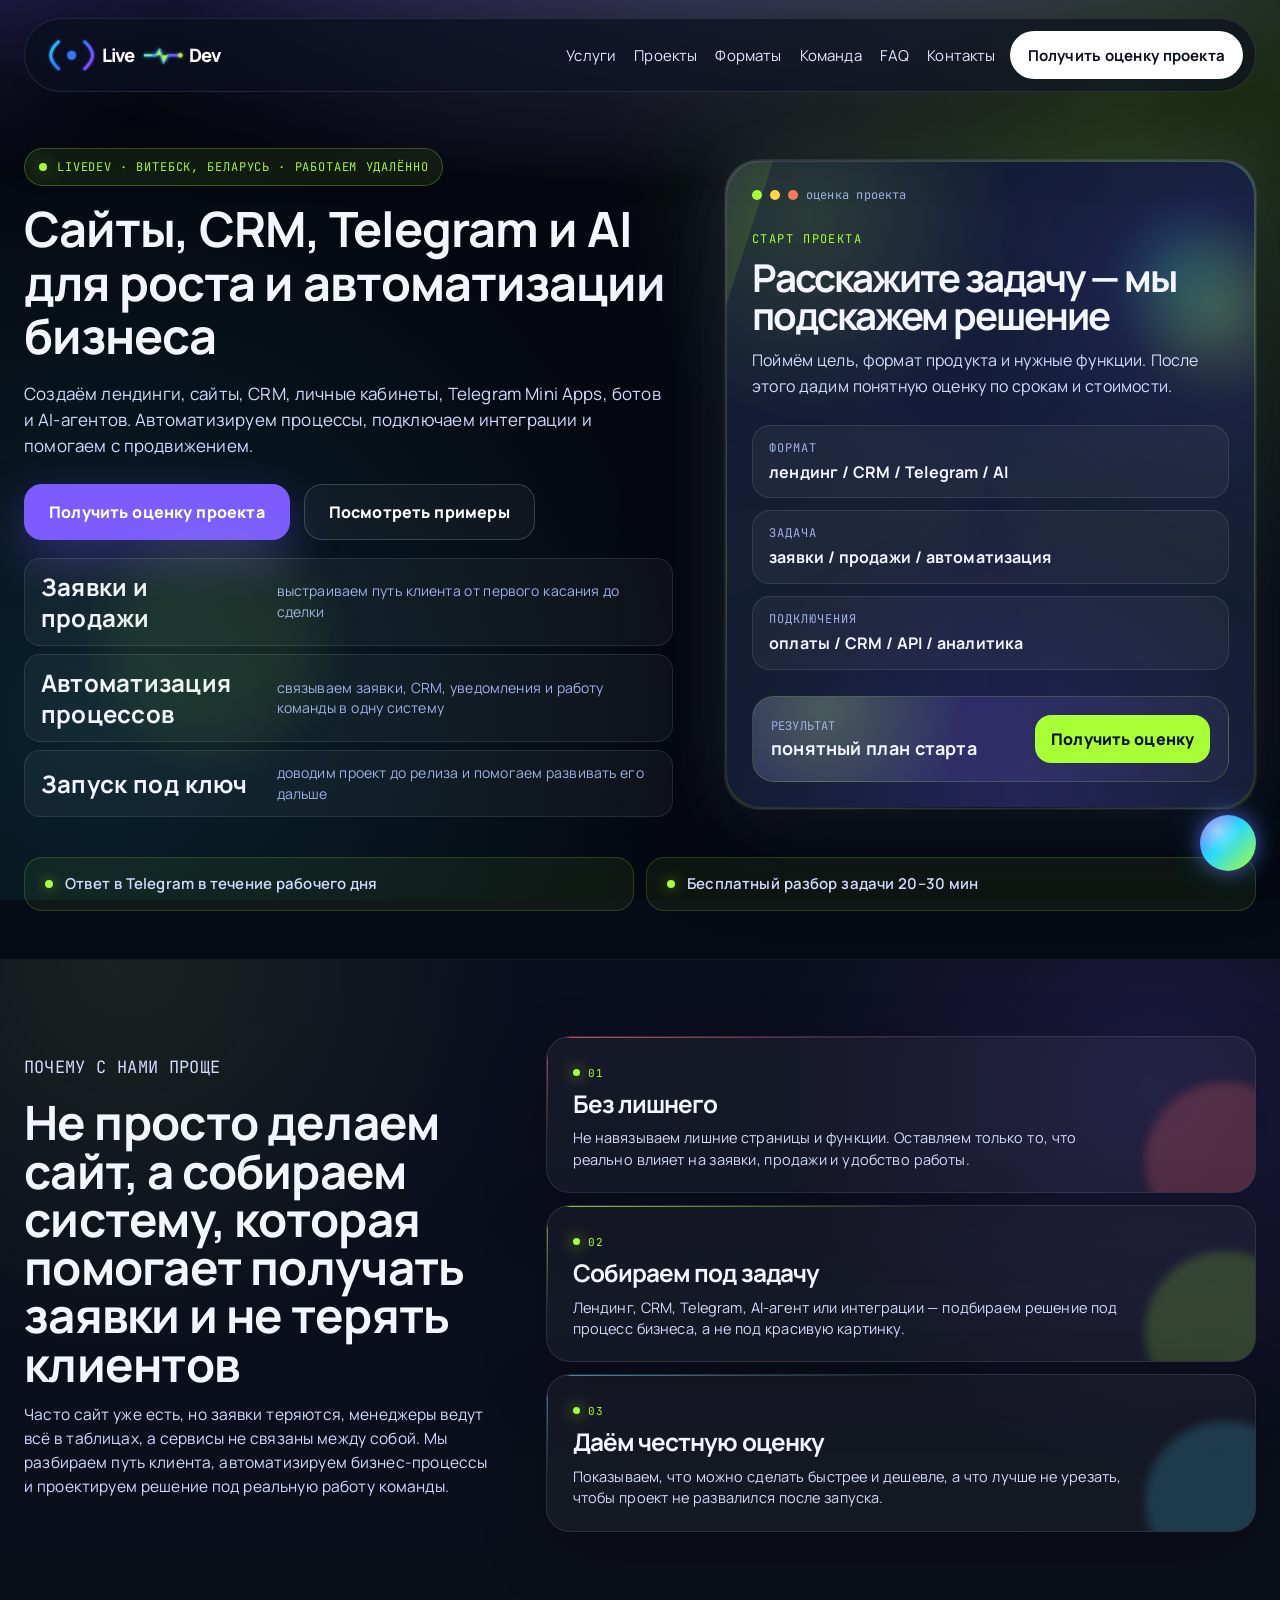
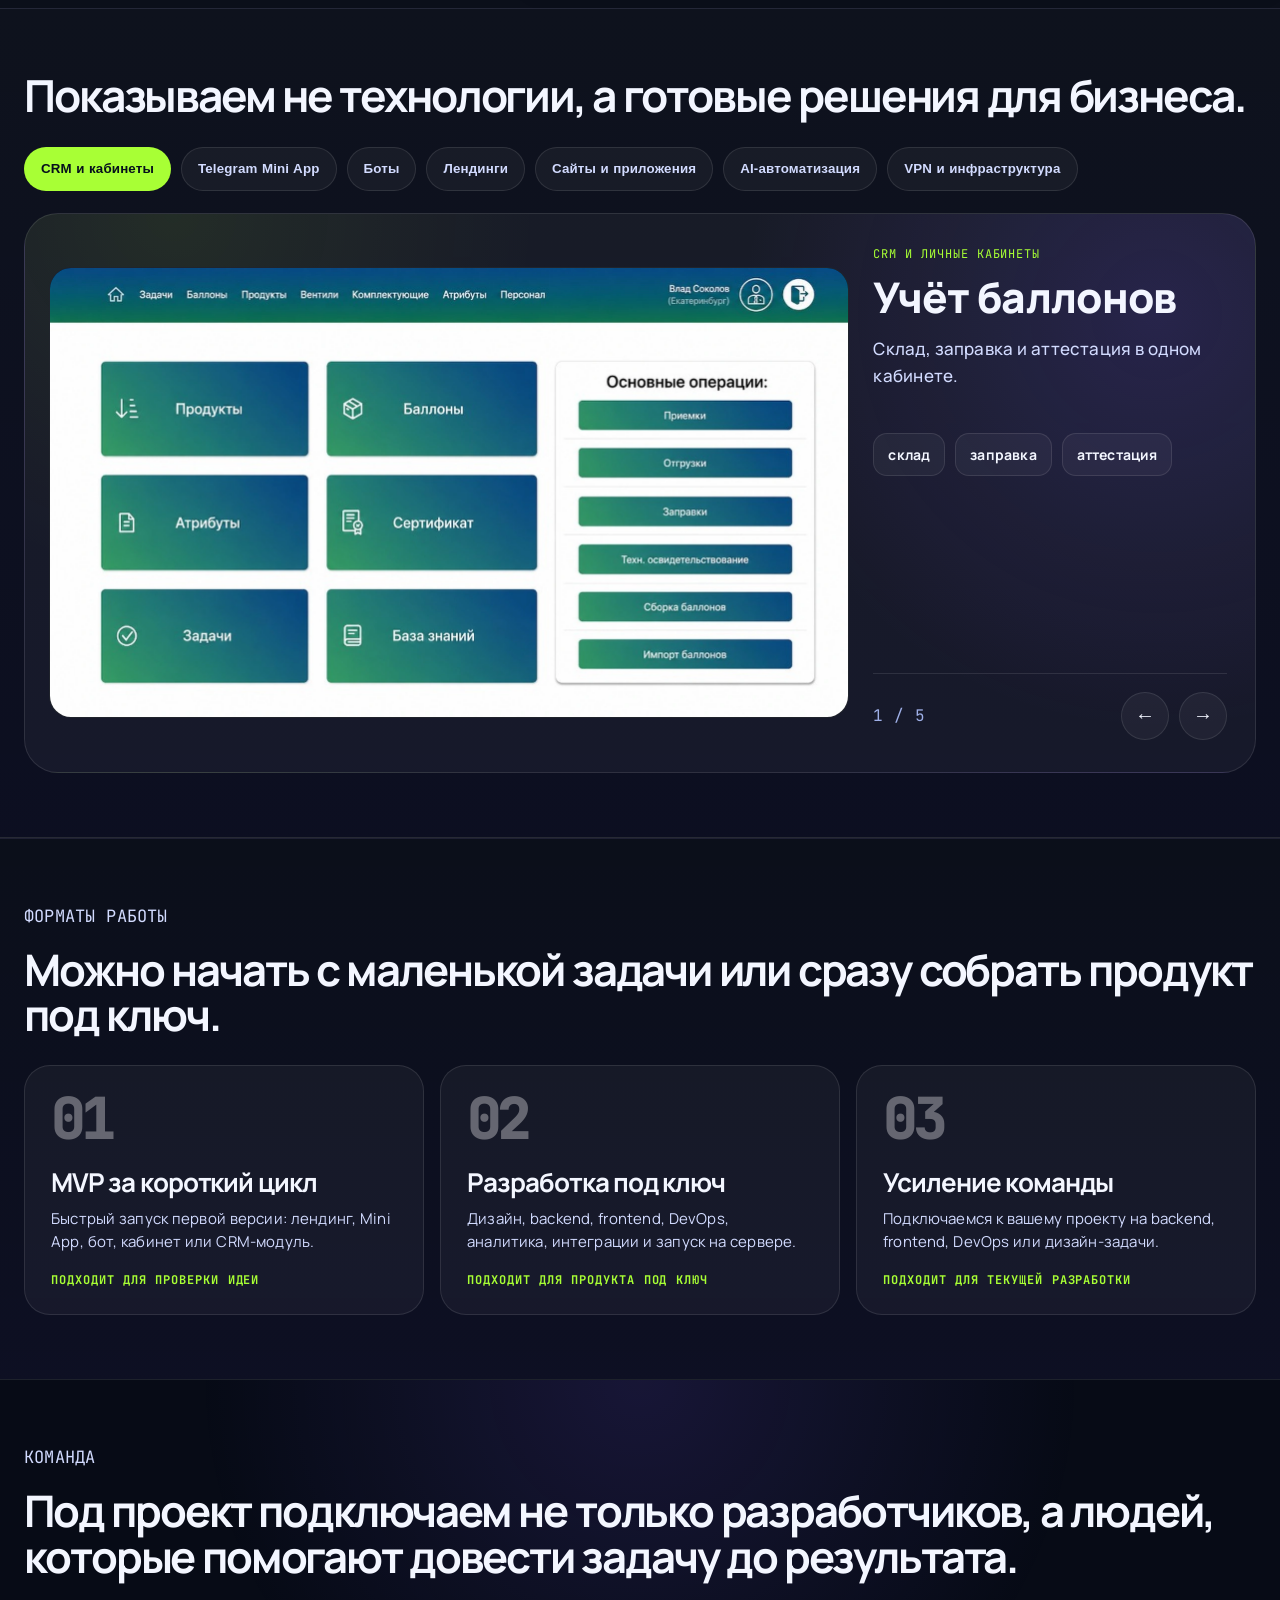
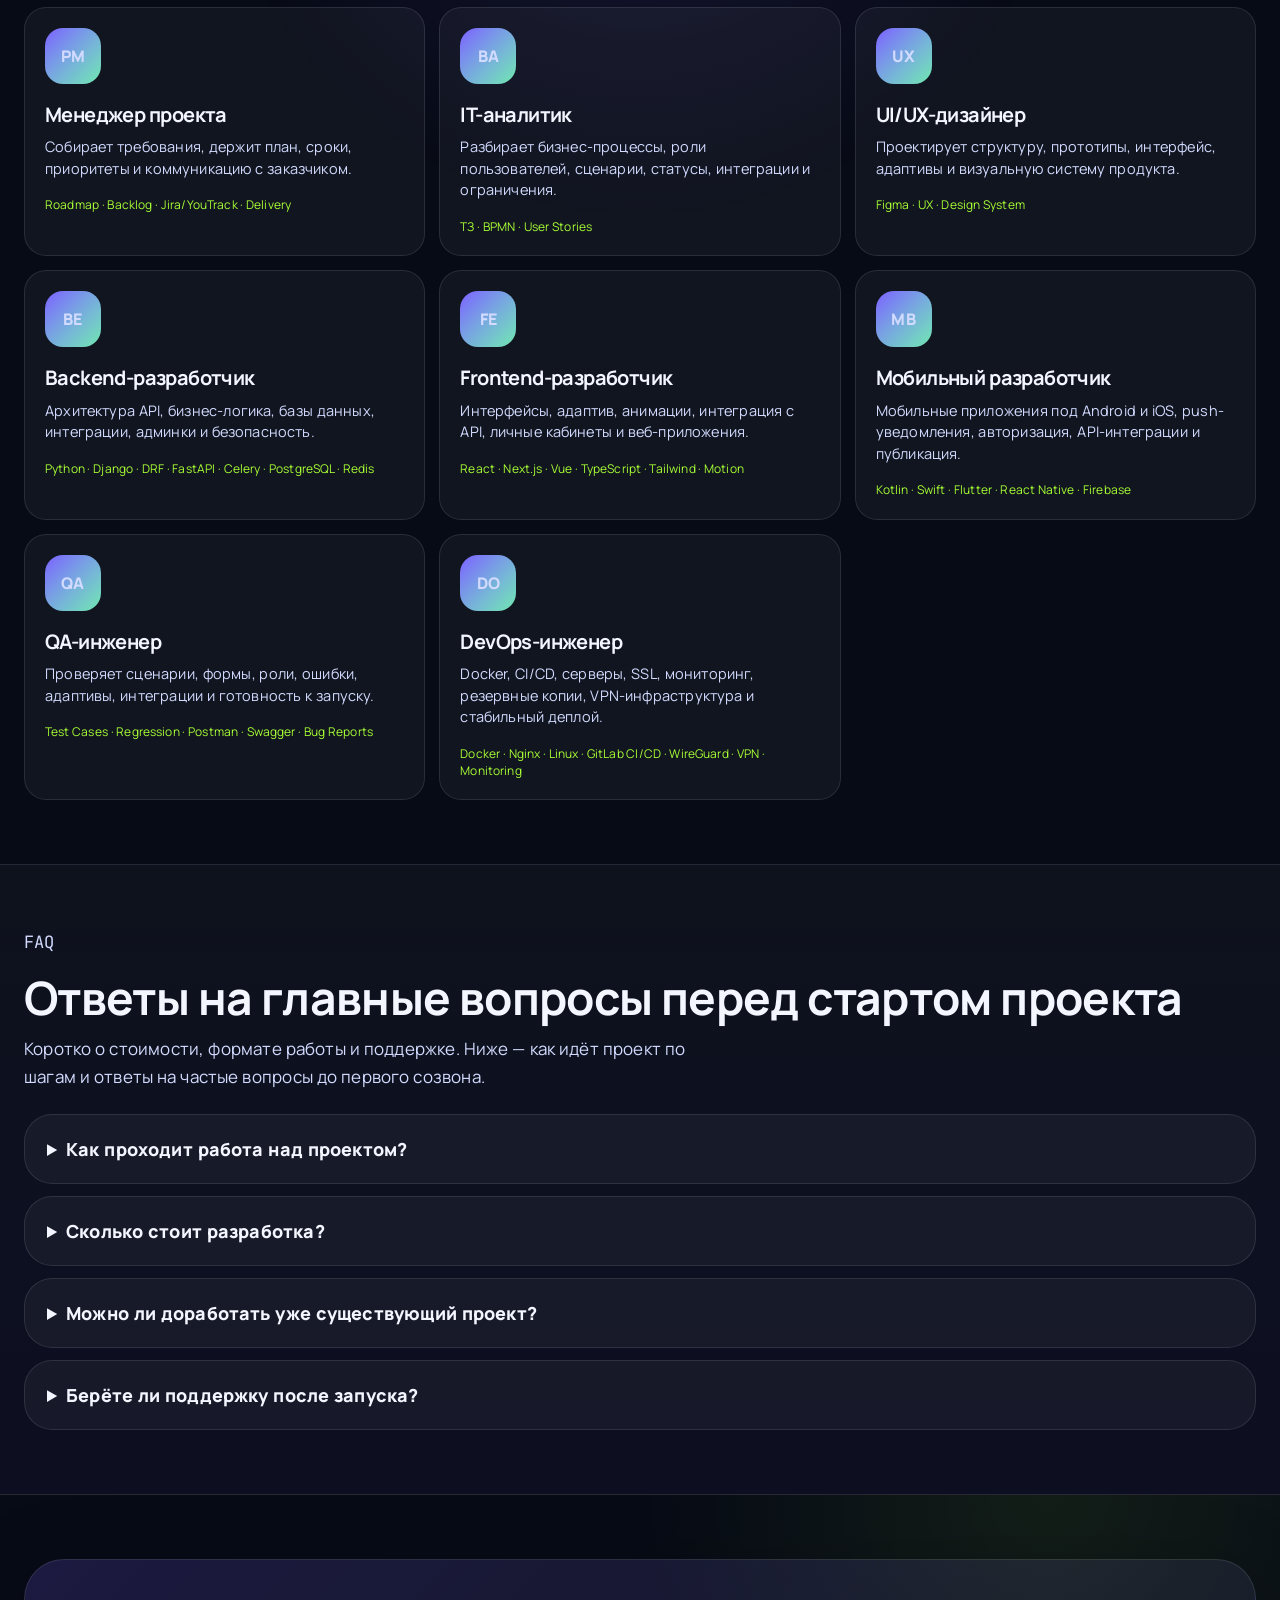
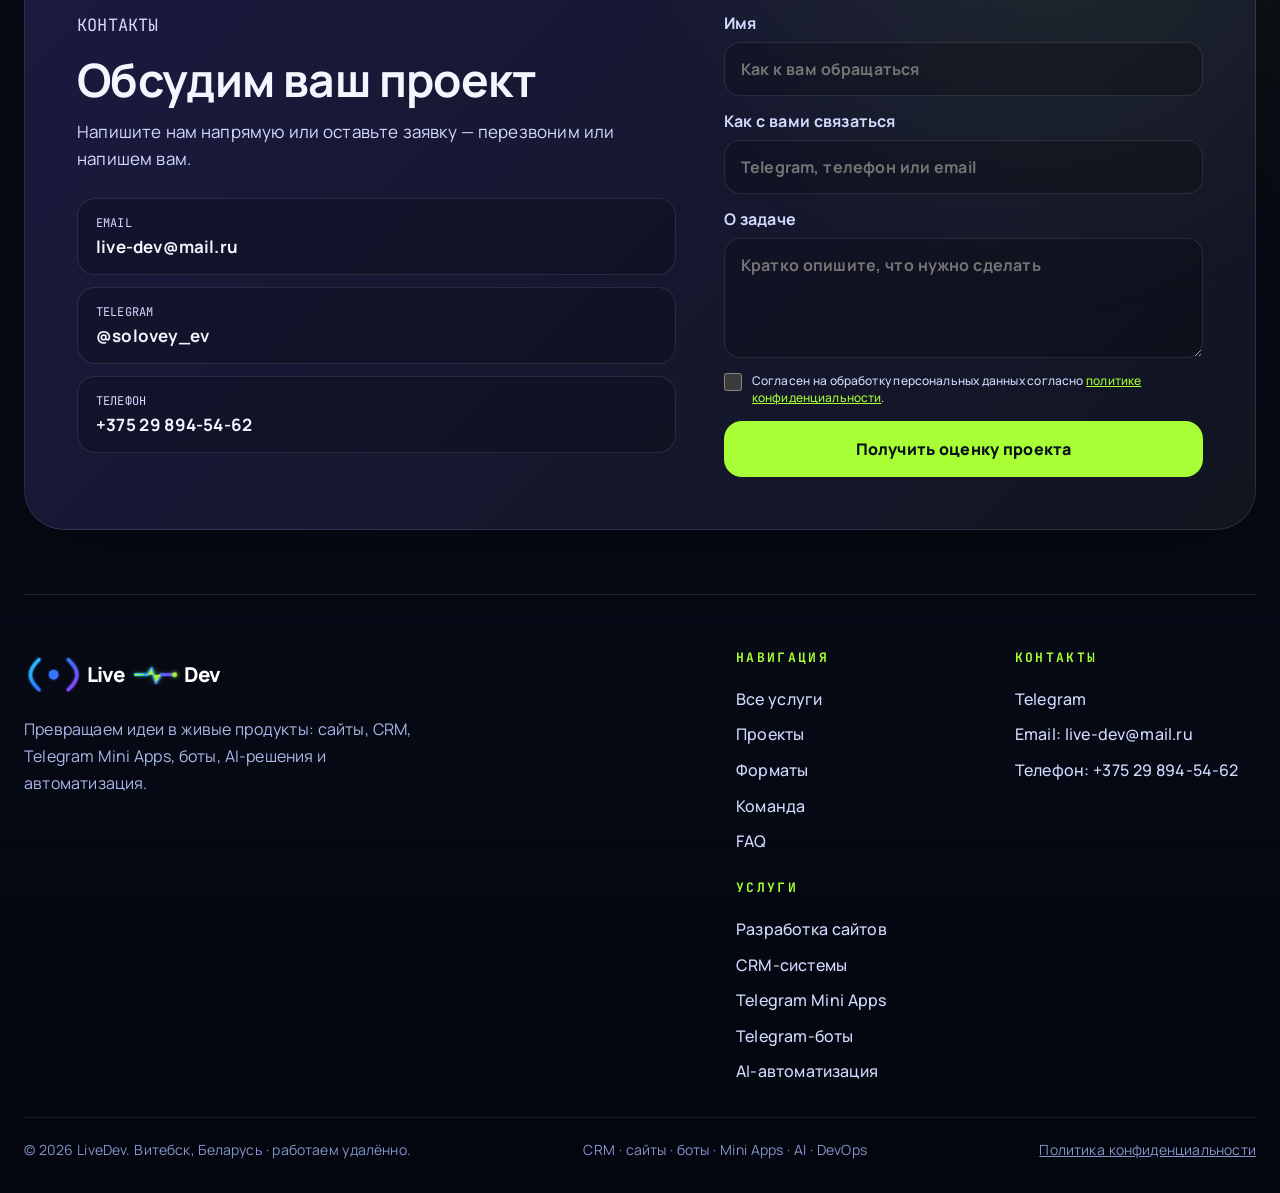
==== dev-agency-site-new/index.html @ 07a74f48 "Init commit" ====
<!doctype html>
<html lang="ru" data-theme="dark">
<head>
  <meta charset="UTF-8" />
  <script>
    try {
      var t = localStorage.getItem('livedev-theme') || 'dark';
      if (t !== 'dark' && t !== 'light' && t !== 'ocean') t = 'dark';
      document.documentElement.setAttribute('data-theme', t);
    } catch (e) {
      document.documentElement.setAttribute('data-theme', 'dark');
    }
  </script>
  <meta name="viewport" content="width=device-width, initial-scale=1.0" />
  <title>Разработка сайтов, CRM и Telegram в Витебске — LiveDev</title>
  <meta name="description" content="Разрабатываем сайты, CRM, Telegram Mini Apps, ботов и AI-решения под ключ в Витебске и удалённо по Беларуси. Аналитика, интеграции и запуск." />
  <meta property="og:type" content="website" />
  <meta property="og:locale" content="ru_RU" />
  <meta property="og:site_name" content="LiveDev" />
  <meta property="og:title" content="Разработка сайтов и программного обеспечения — LiveDev" />
  <meta property="og:description" content="Сайты, CRM, Telegram Mini Apps, боты и AI-автоматизация для бизнеса. Бесплатный разбор задачи за 20–30 минут." />
  <meta property="og:url" content="https://live-dev.by/" />
  <meta property="og:image" content="https://live-dev.by/assets/showcase/crm-1.webp" />
  <link rel="canonical" href="https://live-dev.by/" />
  <script type="application/ld+json">
  {
    "@context": "https://schema.org",
    "@type": "ProfessionalService",
    "name": "LiveDev",
    "url": "https://live-dev.by/",
    "email": "live-dev@mail.ru",
    "telephone": "+375298945462",
    "description": "Разработка сайтов, CRM, Telegram Mini Apps, ботов и AI-решений.",
    "areaServed": [
      {"@type": "City", "name": "Витебск"},
      {"@type": "Country", "name": "Беларусь"}
    ],
    "sameAs": ["https://t.me/solovey_ev"]
  }
  </script>
  <meta name="twitter:card" content="summary_large_image" />
  <meta name="twitter:title" content="LiveDev — разработка цифровых продуктов под ключ" />
  <meta name="twitter:description" content="Сайты, CRM, Telegram, боты и AI для роста и автоматизации бизнеса." />
  <meta name="twitter:image" content="https://live-dev.by/assets/showcase/crm-1.webp" />
  <link rel="icon" href="data:image/svg+xml,%3Csvg xmlns='http://www.w3.org/2000/svg' viewBox='0 0 64 64'%3E%3Crect width='64' height='64' rx='16' fill='%23070b16'/%3E%3Ccircle cx='22' cy='32' r='7' fill='%2327d9ff'/%3E%3Cpath d='M8 18c-8 8-8 20 0 28M56 18c8 8 8 20 0 28M31 32h7l4-9 5 18 4-9h6' fill='none' stroke='%23a8ff35' stroke-width='4' stroke-linecap='round' stroke-linejoin='round'/%3E%3C/svg%3E" />
  <link rel="stylesheet" href="assets/styles.css?v=20260723t" />
  <link rel="stylesheet" href="assets/site-layout.css?v=20260723t" />
  <link rel="stylesheet" href="assets/themes/theme-dark.css?v=20260723t" />
  <link rel="stylesheet" href="assets/themes/theme-light.css?v=20260723t" />
  <link rel="stylesheet" href="assets/themes/theme-ocean.css?v=20260723t" />
  <link rel="stylesheet" href="assets/themes/theme-backgrounds.css?v=20260723t" />
  <link rel="stylesheet" href="assets/themes/theme-overrides.css?v=20260723t" />
  <link rel="stylesheet" href="assets/themes/theme-switcher.css?v=20260723t" />
  <link rel="preconnect" href="https://fonts.googleapis.com" />
  <link rel="preconnect" href="https://fonts.gstatic.com" crossorigin />
  <link rel="stylesheet" href="https://fonts.googleapis.com/css2?family=Manrope:wght@400;600;700;800&family=JetBrains+Mono:wght@500;700&display=optional" media="print" onload="this.media='all'" />
  <noscript><link rel="stylesheet" href="https://fonts.googleapis.com/css2?family=Manrope:wght@400;600;700;800&family=JetBrains+Mono:wght@500;700&display=optional" /></noscript>
</head>
<body>
  <div class="theme-backdrop" id="themeBackdrop" aria-hidden="true">
    <div class="theme-backdrop__mesh"></div>
    <div class="theme-backdrop__scene"></div>
    <div class="theme-backdrop__pattern"></div>
    <div class="theme-backdrop__fx"></div>
  </div>
  <div class="scroll-progress" id="scrollProgress"></div>
  <div class="noise"></div>
  <div class="cursor-glow" id="cursorGlow"></div>

  <header class="site-header">
    <a href="#top" class="brand" aria-label="На главную">
          <span class="ld-logo-animated" aria-label="LiveDev">
            <svg viewBox="0 0 620 120" xmlns="http://www.w3.org/2000/svg" role="img">
              <defs>
                <linearGradient id="ldmA" x1="20" y1="0" x2="120" y2="100" gradientUnits="userSpaceOnUse">
                  <stop stop-color="#25D9FF"/>
                  <stop offset=".52" stop-color="#2C7BFF"/>
                  <stop offset="1" stop-color="#8A45FF"/>
                </linearGradient>
                <linearGradient id="ldpA" x1="282" y1="60" x2="382" y2="60" gradientUnits="userSpaceOnUse">
                  <stop stop-color="#25D9FF"/>
                  <stop offset=".48" stop-color="#2C7BFF"/>
                  <stop offset="1" stop-color="#8A45FF"/>
                </linearGradient>
                <filter id="ldGlowA" x="-40%" y="-80%" width="180%" height="260%">
                  <feGaussianBlur stdDeviation="3" result="b"/>
                  <feMerge>
                    <feMergeNode in="b"/>
                    <feMergeNode in="SourceGraphic"/>
                  </feMerge>
                </filter>
                <filter id="ldSparkGlow" x="-200%" y="-200%" width="500%" height="500%">
                  <feGaussianBlur stdDeviation="5" result="b"/>
                  <feMerge>
                    <feMergeNode in="b"/>
                    <feMergeNode in="SourceGraphic"/>
                  </feMerge>
                </filter>
              </defs>

              <g filter="url(#ldGlowA)">
                <path d="M38 22C23 36 16 50 16 60C16 70 23 84 38 98" stroke="url(#ldmA)" stroke-width="8" stroke-linecap="round" fill="none"/>
                <path d="M112 22C127 36 134 50 134 60C134 70 127 84 112 98" stroke="url(#ldmA)" stroke-width="8" stroke-linecap="round" fill="none"/>
                <circle cx="75" cy="60" r="12" fill="url(#ldmA)"/>
              </g>

              <text x="160" y="78" fill="#fff" font-size="52" font-weight="800" letter-spacing="-2.6" font-family="Manrope, Arial, Helvetica, sans-serif">Live</text>

              <!-- full static pulse line: never disappears -->
              <path class="ld-pulse-base" d="M282 60H313L323 44L334 80L346 60H382" stroke="url(#ldpA)" stroke-width="7" stroke-linecap="round" stroke-linejoin="round" fill="none" filter="url(#ldGlowA)"/>

              <!-- animated light running along the full pulse line -->
              <circle class="ld-pulse-spark" r="5.5" fill="#A8FF35" filter="url(#ldSparkGlow)">
                <animateMotion dur="2.4s" repeatCount="indefinite" path="M282 60H313L323 44L334 80L346 60H382" keyTimes="0;1" keySplines=".22 .8 .22 1" calcMode="spline"/>
              </circle>

              <!-- small moving highlight line, over full base line -->
              <path class="ld-pulse-runner" d="M282 60H313L323 44L334 80L346 60H382" stroke="#A8FF35" stroke-width="3.2" stroke-linecap="round" stroke-linejoin="round" fill="none"/>

              <text x="405" y="78" fill="#fff" font-size="52" font-weight="800" letter-spacing="-2.6" font-family="Manrope, Arial, Helvetica, sans-serif">Dev</text>
            </svg>
          </span>
        </a>
    <div class="header-end">
      <nav class="nav" id="siteNav">
        <a href="/uslugi/">Услуги</a>
        <a href="#cases">Проекты</a>
        <a href="#models">Форматы</a>
        <a href="#team">Команда</a>
        <a href="#faq">FAQ</a>
        <a href="#contact">Контакты</a>
      </nav>
      <div class="header-actions">
        <a href="#contact" class="header-cta">Получить оценку проекта</a>
      </div>
    </div>
    <button class="burger" id="burger" aria-label="Открыть меню" aria-expanded="false" aria-controls="siteNav"><span></span><span></span></button>
  </header>

  <main id="top">
    <section class="hero section">
      <div class="hero-bg-orb orb-1"></div>
      <div class="hero-bg-orb orb-2"></div>
      <div class="container hero-grid hero-grid-selling">
        <div class="hero-copy">
          <div class="eyebrow"><span></span> LiveDev · Витебск, Беларусь · работаем удалённо</div>
          <h1 class="hero-title">Сайты, CRM, Telegram и&nbsp;AI<br>для роста и автоматизации бизнеса</h1>
          <p class="hero-lead">Создаём лендинги, сайты, CRM, личные кабинеты, Telegram Mini Apps, ботов и AI-агентов. Автоматизируем процессы, подключаем интеграции и помогаем с продвижением.</p>

          <div class="hero-actions">
            <a href="#contact" class="btn btn-primary">Получить оценку проекта</a>
            <a href="#cases" class="btn btn-ghost">Посмотреть примеры</a>
          </div>

          <div class="hero-proof hero-proof-selling" aria-label="Что получает бизнес">
            <div><strong>Заявки и продажи</strong><span>выстраиваем путь клиента от первого касания до сделки</span></div>
            <div><strong>Автоматизация процессов</strong><span>связываем заявки, CRM, уведомления и работу команды в одну систему</span></div>
            <div><strong>Запуск под ключ</strong><span>доводим проект до релиза и помогаем развивать его дальше</span></div>
          </div>
        </div>

        <div class="hero-visual" aria-label="Предварительная оценка проекта LiveDev">
          <div class="product-map main-card hero-estimate-card">
            <div class="estimate-glow-ring"></div>
            <div class="estimate-scan-line"></div>
            <div class="card-topline">
              <span class="dot green"></span><span class="dot yellow"></span><span class="dot red"></span>
              <span class="mono">оценка проекта</span>
            </div>

            <div class="estimate-head">
              <p class="estimate-kicker">Старт проекта</p>
              <h3>Расскажите задачу — мы подскажем решение</h3>
              <p>Поймём цель, формат продукта и нужные функции. После этого дадим понятную оценку по срокам и стоимости.</p>
            </div>

            <div class="estimate-panel">
              <div class="estimate-row">
                <span>Формат</span>
                <b>лендинг / CRM / Telegram / AI</b>
              </div>
              <div class="estimate-row">
                <span>Задача</span>
                <b>заявки / продажи / автоматизация</b>
              </div>
              <div class="estimate-row">
                <span>Подключения</span>
                <b>оплаты / CRM / API / аналитика</b>
              </div>
            </div>

            <div class="estimate-result">
              <div>
                <span>Результат</span>
                <strong>понятный план старта</strong>
              </div>
              <a href="#contact">Получить оценку</a>
            </div>
          </div>
        </div>
      </div>
    </section>

    <section class="trust-strip hero-trust-strip" aria-label="Гарантии LiveDev">
      <div class="container hero-trust-grid">
        <span>Ответ в Telegram в течение рабочего дня</span>
        <span>Бесплатный разбор задачи 20–30 мин</span>
      </div>
    </section>

    <section class="section problem-section">
      <div class="container problem-grid">
        <div class="section-heading reveal">
          <p class="section-kicker">Почему с нами проще</p>
          <h2>Не просто делаем сайт, а собираем систему, которая помогает получать заявки и не терять клиентов</h2>
          <p>Часто сайт уже есть, но заявки теряются, менеджеры ведут всё в таблицах, а сервисы не связаны между собой. Мы разбираем путь клиента, автоматизируем бизнес-процессы и проектируем решение под реальную работу команды.</p>
        </div>

        <div class="problem-cards">
          <article class="problem-card risk-card reveal">
            <span>01</span>
            <h3>Без лишнего</h3>
            <p>Не навязываем лишние страницы и функции. Оставляем только то, что реально влияет на заявки, продажи и удобство работы.</p>
          </article>

          <article class="problem-card solution reveal">
            <span>02</span>
            <h3>Собираем под задачу</h3>
            <p>Лендинг, CRM, Telegram, AI-агент или интеграции — подбираем решение под процесс бизнеса, а не под красивую картинку.</p>
          </article>

          <article class="problem-card value-card reveal">
            <span>03</span>
            <h3>Даём честную оценку</h3>
            <p>Показываем, что можно сделать быстрее и дешевле, а что лучше не урезать, чтобы проект не развалился после запуска.</p>
          </article>
        </div>
      </div>
    </section>

<section class="section dark-panel" id="cases">
      <div class="container">
        <div class="section-heading reveal">
          <p class="section-kicker">Примеры продуктов</p>
          <h2>Показываем не технологии, а готовые решения для бизнеса.</h2>
        </div>

        <div class="product-tabs reveal" aria-label="Направления продуктов">
          <button class="product-tab is-active" type="button" data-product-category="crm">CRM и кабинеты</button>
          <button class="product-tab" type="button" data-product-category="telegram">Telegram Mini App</button>
          <button class="product-tab" type="button" data-product-category="bots">Боты</button>
          <button class="product-tab" type="button" data-product-category="landings">Лендинги</button>
          <button class="product-tab" type="button" data-product-category="shop">Сайты и приложения</button>
          <button class="product-tab" type="button" data-product-category="ai">AI-автоматизация</button>
          <button class="product-tab" type="button" data-product-category="vpn">VPN и инфраструктура</button>
        </div>

        <div class="product-showcase reveal" id="productShowcase">
          <div class="showcase-visual" id="showcaseVisual" aria-hidden="true"></div>
          <div class="showcase-content">
            <p class="showcase-category" id="showcaseCategory">CRM и личные кабинеты</p>
            <h3 id="showcaseTitle">CRM для отдела продаж</h3>
            <p id="showcaseText">Система помогает вести заявки, сделки, клиентов, задачи менеджеров и статусы работы без таблиц и хаоса в чатах.</p>
            <div class="client-points" id="showcasePoints"></div>
            <div class="showcase-bottom">
              <div class="showcase-counter" id="showcaseCounter">1 / 4</div>
              <div class="showcase-arrows">
                <button type="button" aria-label="Предыдущий пример" data-example-prev>←</button>
                <button type="button" aria-label="Следующий пример" data-example-next>→</button>
              </div>
            </div>
            <a class="showcase-detail-link" id="showcaseDetailLink" href="#" hidden>Подробнее о проекте →</a>
          </div>
        </div>
      </div>
    </section>

    <section class="section models-section" id="models">
      <div class="container">
        <div class="section-heading reveal horizontal">
          <div>
            <p class="section-kicker">Форматы работы</p>
            <h2>Можно начать с маленькой задачи или сразу собрать продукт под ключ.</h2>
          </div>
          
        </div>
        <div class="models-grid">
          <article class="model-card reveal">
            <span class="model-number">01</span>
            <h3>MVP за короткий цикл</h3>
            <p>Быстрый запуск первой версии: лендинг, Mini App, бот, кабинет или CRM-модуль.</p>
            <b>Подходит для проверки идеи</b>
          </article>
          <article class="model-card reveal active">
            <span class="model-number">02</span>
            <h3>Разработка под ключ</h3>
            <p>Дизайн, backend, frontend, DevOps, аналитика, интеграции и запуск на сервере.</p>
            <b>Подходит для продукта под ключ</b>
          </article>
          <article class="model-card reveal">
            <span class="model-number">03</span>
            <h3>Усиление команды</h3>
            <p>Подключаемся к вашему проекту на backend, frontend, DevOps или дизайн-задачи.</p>
            <b>Подходит для текущей разработки</b>
          </article>
        </div>
      </div>
    </section>

    <section class="section team-section wide-heading-full" id="team">
      <div class="container">
        <div class="section-heading reveal">
          <p class="section-kicker">Команда</p>
          <h2>Под проект подключаем не только разработчиков, а людей, которые помогают довести задачу до результата.</h2>
          
        </div>
        <div class="team-grid expanded-team">
          <article class="team-card reveal"><div class="avatar">PM</div><h3>Менеджер проекта</h3><p>Собирает требования, держит план, сроки, приоритеты и коммуникацию с заказчиком.</p><span>Roadmap · Backlog · Jira/YouTrack · Delivery</span></article>
          <article class="team-card reveal"><div class="avatar">BA</div><h3>IT-аналитик</h3><p>Разбирает бизнес-процессы, роли пользователей, сценарии, статусы, интеграции и ограничения.</p><span>ТЗ · BPMN · User Stories</span></article>
          <article class="team-card reveal"><div class="avatar">UX</div><h3>UI/UX-дизайнер</h3><p>Проектирует структуру, прототипы, интерфейс, адаптивы и визуальную систему продукта.</p><span>Figma · UX · Design System</span></article>
          <article class="team-card reveal"><div class="avatar">BE</div><h3>Backend-разработчик</h3><p>Архитектура API, бизнес-логика, базы данных, интеграции, админки и безопасность.</p><span>Python · Django · DRF · FastAPI · Celery · PostgreSQL · Redis</span></article>
          <article class="team-card reveal"><div class="avatar">FE</div><h3>Frontend-разработчик</h3><p>Интерфейсы, адаптив, анимации, интеграция с API, личные кабинеты и веб-приложения.</p><span>React · Next.js · Vue · TypeScript · Tailwind · Motion</span></article>
          <article class="team-card reveal"><div class="avatar">MB</div><h3>Мобильный разработчик</h3><p>Мобильные приложения под Android и iOS, push-уведомления, авторизация, API-интеграции и публикация.</p><span>Kotlin · Swift · Flutter · React Native · Firebase</span></article>
          <article class="team-card reveal"><div class="avatar">QA</div><h3>QA-инженер</h3><p>Проверяет сценарии, формы, роли, ошибки, адаптивы, интеграции и готовность к запуску.</p><span>Test Cases · Regression · Postman · Swagger · Bug Reports</span></article>
          <article class="team-card reveal"><div class="avatar">DO</div><h3>DevOps-инженер</h3><p>Docker, CI/CD, серверы, SSL, мониторинг, резервные копии, VPN-инфраструктура и стабильный деплой.</p><span>Docker · Nginx · Linux · GitLab CI/CD · WireGuard · VPN · Monitoring</span></article>
        </div>
      </div>
    </section>

    <section class="section faq-section" id="faq">
      <div class="container faq-layout">
        <div class="section-heading reveal">
          <p class="section-kicker">FAQ</p>
          <h2>Ответы на главные вопросы перед стартом проекта</h2>
          <p>Коротко о стоимости, формате работы и поддержке. Ниже — как идёт проект по шагам и ответы на частые вопросы до первого созвона.</p>
        </div>
        <div class="faq-list reveal">
          <details><summary>Как проходит работа над проектом?</summary><ul class="faq-process-steps"><li><strong>01. Разбор задачи</strong> — цели, сроки, интеграции и желаемый результат.</li><li><strong>02. Договор и ТЗ</strong> — фиксируем этапы и ответственность до старта.</li><li><strong>03. Дизайн и разработка</strong> — интерфейс, backend и интеграции.</li><li><strong>04. Запуск и поддержка</strong> — сервер, аналитика и развитие продукта.</li></ul></details>
          <details><summary>Сколько стоит разработка?</summary><p>Зависит от задачи, функций, интеграций и сроков. После короткого разбора даём ориентир по бюджету и этапам до старта работ.</p></details>
          <details><summary>Можно ли доработать уже существующий проект?</summary><p>Да. Можем подключиться к текущему сайту, CRM, боту или backend и закрыть отдельный участок работ.</p></details>
          <details><summary>Берёте ли поддержку после запуска?</summary><p>Да. Можем сопровождать продукт, исправлять ошибки, дорабатывать функции и помогать с развитием.</p></details>
        </div>
      </div>
    </section>

    <section class="section contact-section" id="contact">
      <div class="container contact-card reveal contact-card-compact">
        <div class="contact-copy">
          <p class="section-kicker">Контакты</p>
          <h2>Обсудим ваш проект</h2>
          <p>Напишите нам напрямую или оставьте заявку — перезвоним или напишем вам.</p>
          <div class="contact-methods">
            <a href="mailto:live-dev@mail.ru"><span>Email</span><strong>live-dev@mail.ru</strong></a>
            <a href="https://t.me/solovey_ev" target="_blank" rel="noopener"><span>Telegram</span><strong>@solovey_ev</strong></a>
            <a href="tel:+375298945462"><span>Телефон</span><strong>+375 29 894-54-62</strong></a>
          </div>
        </div>
        <form class="lead-form" id="leadForm">
          <input type="text" name="company_website" tabindex="-1" autocomplete="off" aria-hidden="true" class="form-honeypot" />
          <label>Имя<input type="text" name="name" required placeholder="Как к вам обращаться" autocomplete="name" /></label>
          <label>Как с вами связаться<input type="text" name="contact" required placeholder="Telegram, телефон или email" autocomplete="tel" /></label>
          <label>О задаче<textarea name="message" placeholder="Кратко опишите, что нужно сделать"></textarea></label>
          <label class="form-consent"><input type="checkbox" required /> <span>Согласен на обработку персональных данных согласно <a href="/privacy/" target="_blank">политике конфиденциальности</a>.</span></label>
          <button type="submit" class="btn btn-secondary">Получить оценку проекта</button>
        </form>
      </div>
    </section>
  </main>

  <footer class="footer mega-footer">
    <div class="container footer-top">
      <div class="footer-brand">
        <a href="#top" class="brand footer-brand-link" aria-label="На главную">
          <span class="ld-logo-animated" aria-label="LiveDev">
            <svg viewBox="0 0 620 120" xmlns="http://www.w3.org/2000/svg" role="img">
              <defs>
                <linearGradient id="ldmA" x1="20" y1="0" x2="120" y2="100" gradientUnits="userSpaceOnUse">
                  <stop stop-color="#25D9FF"/>
                  <stop offset=".52" stop-color="#2C7BFF"/>
                  <stop offset="1" stop-color="#8A45FF"/>
                </linearGradient>
                <linearGradient id="ldpA" x1="282" y1="60" x2="382" y2="60" gradientUnits="userSpaceOnUse">
                  <stop stop-color="#25D9FF"/>
                  <stop offset=".48" stop-color="#2C7BFF"/>
                  <stop offset="1" stop-color="#8A45FF"/>
                </linearGradient>
                <filter id="ldGlowA" x="-40%" y="-80%" width="180%" height="260%">
                  <feGaussianBlur stdDeviation="3" result="b"/>
                  <feMerge>
                    <feMergeNode in="b"/>
                    <feMergeNode in="SourceGraphic"/>
                  </feMerge>
                </filter>
                <filter id="ldSparkGlow" x="-200%" y="-200%" width="500%" height="500%">
                  <feGaussianBlur stdDeviation="5" result="b"/>
                  <feMerge>
                    <feMergeNode in="b"/>
                    <feMergeNode in="SourceGraphic"/>
                  </feMerge>
                </filter>
              </defs>

              <g filter="url(#ldGlowA)">
                <path d="M38 22C23 36 16 50 16 60C16 70 23 84 38 98" stroke="url(#ldmA)" stroke-width="8" stroke-linecap="round" fill="none"/>
                <path d="M112 22C127 36 134 50 134 60C134 70 127 84 112 98" stroke="url(#ldmA)" stroke-width="8" stroke-linecap="round" fill="none"/>
                <circle cx="75" cy="60" r="12" fill="url(#ldmA)"/>
              </g>

              <text x="160" y="78" fill="#fff" font-size="52" font-weight="800" letter-spacing="-2.6" font-family="Manrope, Arial, Helvetica, sans-serif">Live</text>

              <!-- full static pulse line: never disappears -->
              <path class="ld-pulse-base" d="M282 60H313L323 44L334 80L346 60H382" stroke="url(#ldpA)" stroke-width="7" stroke-linecap="round" stroke-linejoin="round" fill="none" filter="url(#ldGlowA)"/>

              <!-- animated light running along the full pulse line -->
              <circle class="ld-pulse-spark" r="5.5" fill="#A8FF35" filter="url(#ldSparkGlow)">
                <animateMotion dur="2.4s" repeatCount="indefinite" path="M282 60H313L323 44L334 80L346 60H382" keyTimes="0;1" keySplines=".22 .8 .22 1" calcMode="spline"/>
              </circle>

              <!-- small moving highlight line, over full base line -->
              <path class="ld-pulse-runner" d="M282 60H313L323 44L334 80L346 60H382" stroke="#A8FF35" stroke-width="3.2" stroke-linecap="round" stroke-linejoin="round" fill="none"/>

              <text x="405" y="78" fill="#fff" font-size="52" font-weight="800" letter-spacing="-2.6" font-family="Manrope, Arial, Helvetica, sans-serif">Dev</text>
            </svg>
          </span>
        </a>
        <p>Превращаем идеи в живые продукты: сайты, CRM, Telegram Mini Apps, боты, AI-решения и автоматизация.</p>
      </div>
      <div class="footer-columns">
        <div>
          <h4>Навигация</h4>
          <a href="/uslugi/">Все услуги</a>
          <a href="#cases">Проекты</a>
          <a href="#models">Форматы</a>
          <a href="#team">Команда</a>
          <a href="#faq">FAQ</a>
        </div>
        <div class="footer-col footer-contacts-col">
          <h4>Контакты</h4>
          <a href="https://t.me/solovey_ev" target="_blank" rel="noopener">Telegram</a>
          <p class="copy-contact" data-copy-value="live-dev@mail.ru">Email: live-dev@mail.ru</p>
          <p class="copy-contact" data-copy-value="+375298945462">Телефон: +375 29 894-54-62</p>
        </div>
        <div>
          <h4>Услуги</h4>
          <a href="/uslugi/razrabotka-saitov/">Разработка сайтов</a>
          <a href="/uslugi/crm-sistemy/">CRM-системы</a>
          <a href="/uslugi/telegram-mini-app/">Telegram Mini Apps</a>
          <a href="/uslugi/telegram-boty/">Telegram-боты</a>
          <a href="/uslugi/ai-avtomatizaciya/">AI-автоматизация</a>
        </div>
      </div>
    </div>
    <div class="container footer-bottom">
      <span>© 2026 LiveDev. Витебск, Беларусь · работаем удалённо.</span>
      <span>CRM · сайты · боты · Mini Apps · AI · DevOps</span>
      <a href="/privacy/">Политика конфиденциальности</a>
    </div>
  </footer>

  <div class="theme-switcher" id="themeSwitcher">
    <button type="button" class="theme-switcher-orb" id="themeSwitcherToggle" aria-label="Тема: Тёмная. Нажмите, чтобы сменить">
      <span class="theme-switcher-orb-halo theme-switcher-orb-halo--violet" aria-hidden="true"></span>
      <span class="theme-switcher-orb-halo theme-switcher-orb-halo--lime" aria-hidden="true"></span>
      <span class="theme-switcher-orb-halo theme-switcher-orb-halo--cyan" aria-hidden="true"></span>
      <span class="theme-switcher-orb-halo theme-switcher-orb-halo--pink" aria-hidden="true"></span>
      <span class="theme-switcher-orb-glow" aria-hidden="true"></span>
      <span class="theme-switcher-orb-core" aria-hidden="true"></span>
    </button>
  </div>

  <script src="assets/sw-register.js?v=20260723t"></script>
  <script src="assets/site-api.js?v=20260723t"></script>
  <script src="assets/script.js?v=20260723t"></script>
  <script src="assets/theme-switcher.js?v=20260723t"></script>
  <div class="copy-toast" id="copyToast" role="status" aria-live="polite">Скопировано</div>
</body>
</html>
---- dev-agency-site-new/assets/styles.css ----
:root{
  --bg:#090e1d;--bg2:#0e1530;--surface:#121a35;--surface2:#182144;--text:#fff;--muted:#9fb0e6;--line:#2b3767;--violet:#7c5cff;--lime:#a8ff35;--orange:#ff7a59;--focus:#ffd84d;--radius:28px;--shadow:0 24px 80px rgba(0,0,0,.35);--ease:cubic-bezier(.2,.8,.2,1)
}
*{box-sizing:border-box}html{scroll-behavior:smooth;background:#070b16;min-height:100%}body{margin:0;min-height:100%;font-family:Manrope,system-ui,-apple-system,"Segoe UI","Helvetica Neue",Arial,sans-serif;background:#070b16;color:var(--text);overflow-x:hidden;position:relative;isolation:isolate}body:before{content:"";position:fixed;inset:0;z-index:-2;pointer-events:none;background:radial-gradient(circle at 20% -10%,rgba(124,92,255,.35),transparent 35%),radial-gradient(circle at 90% 5%,rgba(168,255,53,.15),transparent 32%),linear-gradient(180deg,#080d1c 0%,#0b1020 42%,#070b16 100%);transform:translateZ(0);backface-visibility:hidden}main,.section,.trust-strip,.footer{position:relative;z-index:2}.noise{display:none!important}.cursor-glow{position:fixed;width:420px;height:420px;border-radius:50%;background:radial-gradient(circle,rgba(124,92,255,.13),transparent 62%);pointer-events:none;transform:translate(-50%,-50%);z-index:1;transform:translate3d(-50%,-50%,0);backface-visibility:hidden}.container{width:min(1200px,calc(100% - 40px));margin:0 auto}.site-header{position:fixed;top:18px;left:50%;transform:translateX(-50%);width:min(1200px,calc(100% - 32px));height:72px;border:1px solid rgba(255,255,255,.1);background:rgba(9,14,29,.68);backdrop-filter:blur(22px);border-radius:999px;display:flex;align-items:center;justify-content:space-between;padding:0 12px 0 20px;z-index:100;box-shadow:0 16px 50px rgba(0,0,0,.25)}.brand{display:flex;align-items:center;gap:10px;color:var(--text);text-decoration:none;font-weight:800}.brand-mark{display:grid;place-items:center;width:40px;height:40px;border-radius:13px;background:linear-gradient(135deg,var(--violet),#4bd8ff);box-shadow:0 12px 30px rgba(124,92,255,.35)}.nav{display:flex;gap:24px}.nav a,.header-cta{color:#dfe6ff;text-decoration:none;font-size:14px}.nav a{position:relative}.nav a:after{content:"";position:absolute;left:0;right:0;bottom:-8px;height:2px;background:var(--lime);transform:scaleX(0);transform-origin:left;transition:transform .18s var(--ease)}.nav a:hover:after{transform:scaleX(1)}.header-cta{height:48px;display:flex;align-items:center;padding:0 18px;border-radius:999px;background:#fff;color:#0b1020;font-weight:700}.burger{display:none;background:none;border:0;width:44px;height:44px}.burger span{display:block;height:2px;background:#fff;margin:6px}.section{padding:120px 0}.hero{min-height:100vh;display:flex;align-items:center;position:relative;padding-top:150px}.hero-grid{display:grid;grid-template-columns:1.05fr .95fr;gap:70px;align-items:center}.eyebrow,.section-kicker{font-family:"JetBrains Mono",monospace;color:var(--lime);font-size:13px;text-transform:uppercase;letter-spacing:.08em}.eyebrow{display:inline-flex;align-items:center;gap:10px;padding:10px 14px;border:1px solid rgba(168,255,53,.25);border-radius:999px;background:rgba(168,255,53,.06)}.eyebrow span{width:8px;height:8px;border-radius:50%;background:var(--lime);box-shadow:0 0 18px var(--lime)}h1,h2,h3,p{margin-top:0}h1{font-size:clamp(44px,6vw,82px);line-height:.94;letter-spacing:-.06em;margin:24px 0;background:linear-gradient(180deg,#fff,#b9c7ff);-webkit-background-clip:text;color:transparent}h2{font-size:clamp(32px,4vw,56px);line-height:1;letter-spacing:-.045em;margin:0 0 18px}.hero-lead,.section-heading p,.contact-copy p{color:#c5d0ff;font-size:18px;line-height:1.7;max-width:760px}.hero-actions{display:flex;flex-wrap:wrap;gap:14px;margin:32px 0}.btn{display:inline-flex;align-items:center;justify-content:center;min-height:56px;border-radius:18px;padding:0 24px;text-decoration:none;font-weight:800;border:1px solid transparent;transition:transform .16s var(--ease),box-shadow .16s var(--ease),background .16s var(--ease)}.btn:hover{transform:translateY(-2px)}.btn-primary{background:var(--violet);color:#fff;box-shadow:0 18px 50px rgba(124,92,255,.35)}.btn-secondary{background:var(--lime);color:#091020;width:100%;font-size:16px}.btn-ghost{color:#fff;border-color:rgba(255,255,255,.18);background:rgba(255,255,255,.04)}.hero-proof{display:grid;grid-template-columns:repeat(3,1fr);gap:12px;margin-top:20px}.hero-proof div{padding:18px;border-radius:18px;background:rgba(255,255,255,.045);border:1px solid rgba(255,255,255,.08)}.hero-proof strong{display:block;font-size:22px}.hero-proof span{display:block;color:var(--muted);font-size:13px;margin-top:5px}.hero-visual{position:relative;min-height:560px}.dashboard-card{background:linear-gradient(180deg,rgba(24,33,68,.92),rgba(12,18,39,.92));border:1px solid rgba(255,255,255,.12);border-radius:32px;box-shadow:var(--shadow);padding:24px;position:relative;overflow:hidden}.main-card{transform:rotate(-2deg);min-height:440px}.main-card:before{content:"";position:absolute;inset:-40%;background:radial-gradient(circle,rgba(124,92,255,.22),transparent 35%);transform:translateZ(0)}.card-topline,.metric-row,.chart-bars,.task-list{position:relative}.card-topline{display:flex;align-items:center;gap:8px;color:var(--muted);margin-bottom:28px}.dot{width:10px;height:10px;border-radius:50%}.green{background:var(--lime)}.yellow{background:var(--focus)}.red{background:var(--orange)}.mono{font-family:"JetBrains Mono",monospace;font-size:12px;color:var(--muted)}.metric-row{display:grid;grid-template-columns:1fr 1fr;gap:16px}.metric-row div{background:rgba(255,255,255,.055);border:1px solid rgba(255,255,255,.09);border-radius:22px;padding:18px}.metric-label{display:block;color:var(--muted);font-size:13px}.metric-row strong{font-size:34px}.chart-bars{height:150px;display:flex;align-items:end;gap:12px;margin:28px 0;padding:18px;border-radius:24px;background:rgba(0,0,0,.18)}.chart-bars i{flex:1;min-height:20px;border-radius:999px;background:linear-gradient(180deg,var(--lime),var(--violet));box-shadow:0 0 24px rgba(168,255,53,.18)}.task-list{display:grid;gap:10px}.task-list div{display:flex;justify-content:space-between;align-items:center;padding:13px 14px;border-radius:16px;background:rgba(255,255,255,.055);color:#dfe6ff}.task-list span{width:8px;height:8px;border-radius:50%;background:var(--lime);margin-right:8px}.task-list b{font-family:"JetBrains Mono",monospace;color:var(--lime);font-size:11px}.floating-card{position:absolute;border:1px solid rgba(255,255,255,.12);background:rgba(18,26,53,.78);backdrop-filter:blur(14px);border-radius:22px;padding:18px;box-shadow:0 20px 60px rgba(0,0,0,.28)}.card-ai{right:-20px;top:70px;width:210px}.card-ai strong{display:block;margin-top:8px}.card-stack{left:-28px;bottom:36px;display:flex;gap:8px;flex-wrap:wrap;width:260px}.card-stack span,.tags span{font-size:12px;color:#eaf0ff;background:rgba(124,92,255,.18);border:1px solid rgba(124,92,255,.3);padding:8px 10px;border-radius:999px}.hero-bg-orb{position:absolute;border-radius:50%;filter:blur(24px);opacity:.65;transform:translateZ(0)}.orb-1{width:340px;height:340px;background:rgba(124,92,255,.35);right:10%;top:22%}.orb-2{width:220px;height:220px;background:rgba(168,255,53,.12);left:8%;bottom:12%}.trust-strip{padding:22px 0}.trust-grid{display:grid;grid-template-columns:repeat(5,1fr);gap:12px}.trust-grid span{text-align:center;color:#c7d2ff;padding:16px;border-radius:16px;border:1px solid rgba(255,255,255,.08);background:rgba(255,255,255,.04);font-size:14px}.section-heading{margin-bottom:46px}.horizontal{display:grid;grid-template-columns:1.1fr .9fr;gap:50px;align-items:end}.services-grid{display:grid;grid-template-columns:repeat(4,1fr);gap:18px}.service-card,.team-card,.step,.faq-list details{border:1px solid rgba(255,255,255,.1);background:rgba(255,255,255,.045);border-radius:28px;padding:26px;transition:transform .22s var(--ease),background .22s var(--ease),border-color .22s var(--ease)}.service-card:hover,.team-card:hover{transform:translateY(-6px);background:rgba(255,255,255,.07);border-color:rgba(168,255,53,.25)}.service-card.featured{background:linear-gradient(180deg,rgba(124,92,255,.22),rgba(255,255,255,.05));border-color:rgba(124,92,255,.35)}.icon{width:48px;height:48px;border-radius:16px;display:grid;place-items:center;background:rgba(168,255,53,.12);color:var(--lime);font-family:"JetBrains Mono",monospace;margin-bottom:24px}.service-card h3,.case-card h3,.team-card h3,.step h3{font-size:23px;letter-spacing:-.03em}.service-card p,.case-card p,.team-card p,.step p,.faq-list p{color:#b9c7ff;line-height:1.6}.service-card a{color:var(--lime);text-decoration:none;font-weight:700}.dark-panel{background:linear-gradient(180deg,rgba(255,255,255,.03),rgba(124,92,255,.05));border-top:1px solid rgba(255,255,255,.07);border-bottom:1px solid rgba(255,255,255,.07)}.case-grid{display:grid;grid-template-columns:repeat(3,1fr);gap:22px}.case-card{overflow:hidden;border:1px solid rgba(255,255,255,.1);background:rgba(255,255,255,.045);border-radius:32px}.case-screen{height:230px;background:radial-gradient(circle at 30% 30%,rgba(168,255,53,.3),transparent 32%),linear-gradient(135deg,#162050,#0b1020);position:relative}.case-screen:after{content:"";position:absolute;inset:30px;border-radius:22px;background:linear-gradient(135deg,rgba(255,255,255,.18),rgba(255,255,255,.04));border:1px solid rgba(255,255,255,.16)}.screen-tg{background:radial-gradient(circle at 70% 25%,rgba(75,216,255,.3),transparent 32%),linear-gradient(135deg,#122249,#0b1020)}.screen-ai{background:radial-gradient(circle at 40% 30%,rgba(255,122,89,.28),transparent 34%),linear-gradient(135deg,#271735,#0b1020)}.case-content{padding:24px}.tags{display:flex;gap:8px;flex-wrap:wrap;margin-top:18px}.process-grid{display:grid;grid-template-columns:.85fr 1.15fr;gap:70px}.sticky-heading{position:sticky;top:130px;align-self:start}.steps{display:grid;gap:16px}.step{display:grid;grid-template-columns:80px 1fr;gap:8px 22px}.step span{grid-row:1/3;color:var(--lime);font-family:"JetBrains Mono",monospace;font-size:26px}.team-section{background:radial-gradient(circle at 50% 0%,rgba(124,92,255,.16),transparent 35%)}.team-grid{display:grid;grid-template-columns:repeat(4,1fr);gap:18px}.avatar{width:68px;height:68px;border-radius:22px;display:grid;place-items:center;background:linear-gradient(135deg,var(--violet),#4bd8ff);font-weight:900;margin-bottom:22px}.team-card span{display:block;color:var(--lime);font-size:13px;margin-top:18px}.faq-grid{display:grid;grid-template-columns:.8fr 1.2fr;gap:60px}.faq-list{display:grid;gap:12px}.faq-list summary{cursor:pointer;font-weight:800;font-size:18px}.contact-card{display:grid;grid-template-columns:1fr .8fr;gap:48px;padding:52px;border-radius:40px;border:1px solid rgba(255,255,255,.12);background:linear-gradient(135deg,rgba(124,92,255,.2),rgba(255,255,255,.045));box-shadow:var(--shadow)}.contact-links{display:flex;gap:14px;flex-wrap:wrap;margin-top:26px}.contact-links a{color:#fff;text-decoration:none;border:1px solid rgba(255,255,255,.14);padding:14px 16px;border-radius:14px}.lead-form{display:grid;gap:14px}.lead-form label{display:grid;gap:8px;color:#dfe6ff;font-weight:700}.lead-form input,.lead-form textarea{width:100%;border:1px solid rgba(255,255,255,.12);border-radius:16px;padding:15px 16px;background:rgba(0,0,0,.2);color:#fff;font:inherit;outline:none}.lead-form textarea{min-height:120px;resize:vertical}.lead-form input:focus,.lead-form textarea:focus{border-color:var(--focus);box-shadow:0 0 0 3px rgba(255,216,77,.12)}.form-note{font-size:13px;color:var(--muted);line-height:1.5}.footer{padding:42px 0;border-top:1px solid rgba(255,255,255,.08);color:var(--muted)}.footer-grid{display:flex;justify-content:space-between;gap:20px}.reveal{opacity:0;transform:translateY(20px);transition:opacity .5s var(--ease),transform .5s var(--ease)}.reveal.is-visible{opacity:1;transform:none}@keyframes spin{to{transform:rotate(360deg)}}@media(max-width:980px){.nav,.header-cta{display:none}.burger{display:block}.site-header.is-open{height:auto;border-radius:28px;align-items:flex-start;padding:20px}.site-header.is-open .nav{display:grid;position:absolute;left:20px;right:20px;top:72px;padding:20px;border-radius:24px;background:#111936;border:1px solid rgba(255,255,255,.1)}.hero-grid,.horizontal,.process-grid,.faq-grid,.contact-card{grid-template-columns:1fr}.hero-visual{min-height:480px}.services-grid,.case-grid,.team-grid{grid-template-columns:1fr 1fr}.trust-grid{grid-template-columns:1fr 1fr}.sticky-heading{position:static}.footer-grid{display:grid}.cursor-glow{display:none}}@media(max-width:640px){.container{width:min(100% - 32px,1200px)}.section{padding:80px 0}.hero{padding-top:125px}.services-grid,.case-grid,.team-grid,.hero-proof{grid-template-columns:1fr}.trust-grid{grid-template-columns:1fr}.main-card{transform:none}.floating-card{position:relative;left:auto;right:auto;top:auto;bottom:auto;margin-top:14px;width:100%}.hero-visual{min-height:auto}.step{grid-template-columns:1fr}.step span{grid-row:auto}.contact-card{padding:28px;border-radius:28px}h1{font-size:44px}.site-header{top:10px}}
@media(prefers-reduced-motion:reduce){*{animation:none;transition-duration:1ms;scroll-behavior:auto}}


/* Anti-flicker fixes for local file preview / browser GPU repaint */
html,body{background-color:#070b16;}
.dashboard-card,.floating-card,.service-card,.case-card,.team-card,.step,.faq-list details,.contact-card{backface-visibility:hidden;transform:translateZ(0);} .site-header{backface-visibility:hidden;transform:translate3d(-50%,0,0);}
@media(max-width:980px){.noise{display:none}.cursor-glow{display:none}}

/* Swift-inspired flow blocks: smooth transitions, ticker, stronger bottom contacts */
.scroll-progress{position:fixed;left:0;top:0;height:3px;width:0%;z-index:1000;background:linear-gradient(90deg,var(--lime),var(--violet),#4bd8ff);box-shadow:0 0 18px rgba(168,255,53,.45);transform:translateZ(0)}
.marquee-section{overflow:hidden;padding:18px 0;border-top:1px solid rgba(255,255,255,.08);border-bottom:1px solid rgba(255,255,255,.08);background:rgba(255,255,255,.025);mask-image:linear-gradient(90deg,transparent,#000 10%,#000 90%,transparent)}
.marquee-track{display:flex;align-items:center;gap:20px;width:max-content;animation:marquee 28s linear infinite;will-change:transform;color:#f4f7ff;font-weight:900;text-transform:uppercase;letter-spacing:-.04em;font-size:clamp(28px,5vw,74px);line-height:1;white-space:nowrap}
.marquee-track i{width:12px;height:12px;border-radius:999px;background:var(--lime);box-shadow:0 0 26px rgba(168,255,53,.55);display:block;flex:0 0 12px}
@keyframes marquee{from{transform:translate3d(0,0,0)}to{transform:translate3d(-50%,0,0)}}
.problem-section{position:relative;background:linear-gradient(180deg,rgba(124,92,255,.04),rgba(255,255,255,.02))}
.problem-section:before{content:"";position:absolute;inset:0;background:radial-gradient(circle at 10% 0%,rgba(168,255,53,.09),transparent 30%),radial-gradient(circle at 90% 20%,rgba(124,92,255,.14),transparent 30%);pointer-events:none}
.problem-grid{position:relative;display:grid;grid-template-columns:.9fr 1.1fr;gap:34px;align-items:start}
.problem-cards{display:grid;gap:18px}
.problem-card{border:1px solid rgba(255,255,255,.1);background:rgba(255,255,255,.045);border-radius:34px;padding:34px;box-shadow:0 24px 70px rgba(0,0,0,.18);position:relative;overflow:hidden;min-height:230px}
.problem-card:after{content:"";position:absolute;right:-50px;bottom:-50px;width:160px;height:160px;border-radius:50%;background:rgba(255,122,89,.16);filter:blur(4px)}
.problem-card.solution{background:linear-gradient(135deg,rgba(168,255,53,.11),rgba(124,92,255,.12));border-color:rgba(168,255,53,.26);transform:translateX(26px)}
.problem-card.solution:after{background:rgba(168,255,53,.18)}
.problem-card span,.model-card b{font-family:"JetBrains Mono",monospace;color:var(--lime);font-size:12px;text-transform:uppercase;letter-spacing:.08em}
.problem-card h3{font-size:clamp(24px,2.6vw,38px);letter-spacing:-.055em;line-height:1.05;margin:14px 0 14px;max-width:720px}
.problem-card p{color:#b9c7ff;line-height:1.65;max-width:620px}
.models-section{background:linear-gradient(180deg,rgba(255,255,255,.02),rgba(124,92,255,.06));border-top:1px solid rgba(255,255,255,.07);border-bottom:1px solid rgba(255,255,255,.07)}
.models-grid{display:grid;grid-template-columns:repeat(3,1fr);gap:18px}
.model-card{border:1px solid rgba(255,255,255,.1);background:rgba(255,255,255,.045);border-radius:34px;padding:30px;min-height:300px;display:flex;flex-direction:column;justify-content:space-between;transition:transform .22s var(--ease),border-color .22s var(--ease),background .22s var(--ease)}
.model-card:hover{transform:translateY(-7px);border-color:rgba(168,255,53,.24);background:rgba(255,255,255,.07)}
.model-card.active{background:linear-gradient(160deg,rgba(124,92,255,.24),rgba(168,255,53,.075));border-color:rgba(124,92,255,.38)}
.model-number{font-family:"JetBrains Mono",monospace;color:rgba(255,255,255,.34);font-size:58px;font-weight:900;letter-spacing:-.08em;line-height:.9}
.model-card h3{font-size:28px;letter-spacing:-.04em;margin:24px 0 12px}.model-card p{color:#b9c7ff;line-height:1.6;margin-bottom:auto}.final-cta-section{padding-top:100px;padding-bottom:28px}.final-cta{border:1px solid rgba(255,255,255,.12);border-radius:44px;padding:54px;background:radial-gradient(circle at 20% 0%,rgba(168,255,53,.16),transparent 32%),linear-gradient(135deg,rgba(124,92,255,.22),rgba(255,255,255,.045));box-shadow:var(--shadow);position:relative;overflow:hidden}.final-cta:after{content:"</>";position:absolute;right:42px;bottom:-18px;font-family:"JetBrains Mono",monospace;font-size:150px;color:rgba(255,255,255,.045);font-weight:900}.final-cta h2{max-width:850px}.final-cta p{max-width:680px;color:#c7d2ff;line-height:1.65}.contact-methods{display:grid;grid-template-columns:1fr;gap:12px;margin-top:26px}.contact-methods a{color:#fff;text-decoration:none;border:1px solid rgba(255,255,255,.12);background:rgba(0,0,0,.15);padding:16px 18px;border-radius:18px;display:grid;gap:4px;transition:transform .2s var(--ease),border-color .2s var(--ease)}.contact-methods a:hover{transform:translateX(6px);border-color:rgba(168,255,53,.3)}.contact-methods span{font-size:12px;text-transform:uppercase;color:var(--muted);font-family:"JetBrains Mono",monospace}.contact-methods strong{font-size:17px}.mega-footer{padding:0;border-top:0;background:linear-gradient(180deg,rgba(7,11,22,0),rgba(3,6,14,.9));color:#fff}.footer-top{display:grid;grid-template-columns:.85fr 1.15fr;gap:56px;padding:56px 0 34px;border-top:1px solid rgba(255,255,255,.1)}.footer-brand p{max-width:420px;color:#aab8e8;line-height:1.7;margin-top:18px}.footer-columns{display:grid;grid-template-columns:repeat(3,1fr);gap:28px}.footer-columns h4{font-size:14px;text-transform:uppercase;letter-spacing:.08em;color:var(--lime);margin-bottom:16px}.footer-columns a{display:block;color:#dfe6ff;text-decoration:none;margin:12px 0;transition:color .2s var(--ease),transform .2s var(--ease)}.footer-columns a:hover{color:#fff;transform:translateX(4px)}.footer-bottom{display:flex;justify-content:space-between;gap:20px;padding:22px 0 34px;border-top:1px solid rgba(255,255,255,.08);color:#8594c9;font-size:14px}.section{scroll-margin-top:110px}
@media(max-width:980px){.problem-grid,.footer-top{grid-template-columns:1fr}.problem-card.solution{transform:none}.models-grid{grid-template-columns:1fr}.footer-columns{grid-template-columns:1fr 1fr}.final-cta{padding:38px}.final-cta:after{font-size:92px;right:20px}.contact-methods{grid-template-columns:1fr 1fr}}
@media(max-width:640px){.marquee-track{animation-duration:22s}.problem-card{padding:24px;border-radius:26px}.footer-columns,.contact-methods{grid-template-columns:1fr}.footer-bottom{display:grid}.final-cta{padding:28px;border-radius:30px}.final-cta:after{display:none}.models-grid{gap:14px}.model-card{min-height:auto;border-radius:26px}.model-number{font-size:44px}}
@media(prefers-reduced-motion:reduce){.marquee-track{animation:none}}


/* CLEAN FINAL: SVG logo, no background, no broken image */


.footer-logo {
  width: 235px;
  max-width: 100%;
}

.brand-mark,


/* Reveal animation — defined below in motion pass */

/* Project card buttons */
.cases-head-copy {
  display: grid;
  gap: 16px;
  max-width: 560px;
  justify-items: start;
}

.case-more {
  margin-top: 18px;
  padding: 12px 16px;
  border-radius: 14px;
  border: 1px solid rgba(255,255,255,.12);
  background: rgba(255,255,255,.04);
  color: #fff;
  font-weight: 700;
  cursor: pointer;
  transition: transform .2s var(--ease), border-color .2s var(--ease), background .2s var(--ease);
}

.case-more:hover {
  transform: translateY(-2px);
  border-color: rgba(168,255,53,.35);
  background: rgba(255,255,255,.08);
}

/* Lightweight CSS previews instead of heavy images */
.css-case-screen {
  min-height: 250px;
  position: relative;
  overflow: hidden;
  border-radius: 28px;
  border: 1px solid rgba(255,255,255,.08);
  background:
    radial-gradient(circle at 18% 18%, rgba(168,255,53,.13), transparent 33%),
    radial-gradient(circle at 88% 20%, rgba(124,92,255,.18), transparent 35%),
    linear-gradient(145deg, #111936, #070b16);
}

.css-case-screen::before {
  content: "";
  position: absolute;
  inset: 22px;
  border-radius: 20px;
  border: 1px solid rgba(255,255,255,.10);
  background: rgba(255,255,255,.035);
}

.fake-sidebar {
  position: absolute;
  z-index: 2;
  left: 38px;
  top: 42px;
  bottom: 42px;
  width: 46px;
  border-radius: 16px;
  background: rgba(255,255,255,.06);
}

.fake-ui {
  position: absolute;
  z-index: 2;
  left: 104px;
  right: 38px;
  top: 42px;
  bottom: 42px;
}

.fake-row {
  height: 18px;
  border-radius: 999px;
  background: rgba(255,255,255,.13);
  margin-bottom: 16px;
}

.fake-stats {
  display: grid;
  grid-template-columns: repeat(3, 1fr);
  gap: 10px;
}

.fake-stats i {
  height: 50px;
  border-radius: 14px;
  background: rgba(255,255,255,.075);
  border: 1px solid rgba(255,255,255,.08);
}

.fake-chart {
  position: absolute;
  left: 0;
  right: 0;
  bottom: 0;
  height: 82px;
  display: flex;
  align-items: end;
  gap: 12px;
  padding: 16px;
  border-radius: 18px;
  background: rgba(255,255,255,.045);
}

.fake-chart span {
  flex: 1;
  border-radius: 999px 999px 8px 8px;
  background: linear-gradient(180deg, #a8ff35, #7c5cff);
  animation: liveBars 2.6s ease-in-out infinite;
}
.fake-chart span:nth-child(1){height:42%;animation-delay:-.2s}
.fake-chart span:nth-child(2){height:72%;animation-delay:-.4s}
.fake-chart span:nth-child(3){height:54%;animation-delay:-.6s}
.fake-chart span:nth-child(4){height:86%;animation-delay:-.8s}
.fake-chart span:nth-child(5){height:65%;animation-delay:-1s}

@keyframes liveBars { 0%,100%{transform:scaleY(.8);opacity:.82} 50%{transform:scaleY(1);opacity:1} }

.mini-preview {
  display: flex;
  justify-content: center;
  align-items: center;
  gap: 22px;
}
.phone-main,
.phone-small {
  position: relative;
  z-index: 2;
  width: 155px;
  min-height: 210px;
  border-radius: 28px;
  padding: 18px;
  background: #0a1020;
  border: 1px solid rgba(255,255,255,.12);
  box-shadow: 0 20px 60px rgba(0,0,0,.3);
}
.phone-small {
  width: 120px;
  min-height: 170px;
  transform: translateY(22px);
  opacity: .88;
}
.phone-main b,
.phone-small b {
  color: #fff;
  display: block;
  margin-bottom: 14px;
}
.phone-main i,
.phone-small i {
  display: block;
  height: 20px;
  margin: 10px 0;
  border-radius: 10px;
  background: rgba(255,255,255,.09);
}
.phone-main span {
  display: block;
  margin-top: 16px;
  padding: 12px;
  border-radius: 14px;
  background: #a8ff35;
  color: #06101c;
  font-weight: 900;
  text-align: center;
}

.ai-preview {
  display: grid;
  place-items: center;
  gap: 12px;
  padding: 34px;
}
.chat-card {
  position: relative;
  z-index: 2;
  width: min(82%, 440px);
  padding: 14px 16px;
  border-radius: 16px;
  color: #fff;
  border: 1px solid rgba(255,255,255,.1);
  background: rgba(255,255,255,.06);
  animation: chatFloat 3s ease-in-out infinite;
}
.chat-card.bot { background: linear-gradient(135deg, rgba(39,217,255,.18), rgba(124,92,255,.32)); }
.chat-card.route { background: rgba(168,255,53,.10); }
@keyframes chatFloat { 0%,100%{transform:translateY(0)} 50%{transform:translateY(-4px)} }

/* Modal projects */
body.modal-open { overflow: hidden; }

.projects-modal {
  position: fixed;
  inset: 0;
  z-index: 2000;
  display: grid;
  place-items: center;
  padding: 24px;
  opacity: 0;
  visibility: hidden;
  pointer-events: none;
  transition: opacity .28s var(--ease), visibility .28s var(--ease);
}

.projects-modal.is-open {
  opacity: 1;
  visibility: visible;
  pointer-events: auto;
}

.projects-backdrop {
  position: absolute;
  inset: 0;
  background: rgba(4,8,18,.78);
  backdrop-filter: blur(14px);
}

.projects-dialog {
  position: relative;
  width: min(1160px, 100%);
  max-height: min(86vh, 920px);
  overflow: auto;
  border-radius: 32px;
  border: 1px solid rgba(255,255,255,.11);
  background: linear-gradient(180deg, rgba(14,20,40,.985), rgba(8,12,22,.985));
  box-shadow: 0 40px 120px rgba(0,0,0,.45);
  padding: 30px;
  transform: translateY(28px) scale(.97);
  transition: transform .42s cubic-bezier(.22,1,.36,1), opacity .32s var(--ease);
}

.projects-modal.is-open .projects-dialog {
  transform: translateY(0) scale(1);
}

.projects-close {
  position: absolute;
  right: 18px;
  top: 18px;
  width: 46px;
  height: 46px;
  border-radius: 50%;
  border: 1px solid rgba(255,255,255,.12);
  background: rgba(255,255,255,.05);
  color: #fff;
  font-size: 28px;
  cursor: pointer;
}

.projects-head {
  max-width: 760px;
  padding-right: 60px;
  margin-bottom: 24px;
}
.projects-head p:last-child {
  color: #c7d2ff;
  line-height: 1.65;
}

.project-browser-layout {
  display: grid;
  grid-template-columns: 300px 1fr;
  gap: 24px;
}

.project-tabs {
  display: grid;
  gap: 12px;
  align-content: start;
}

.project-tab {
  display: grid;
  grid-template-columns: 52px 1fr;
  align-items: center;
  gap: 14px;
  width: 100%;
  padding: 12px;
  border-radius: 18px;
  border: 1px solid rgba(255,255,255,.10);
  background: rgba(255,255,255,.035);
  color: #fff;
  text-align: left;
  cursor: pointer;
  transition: transform .22s var(--ease), background .22s var(--ease), border-color .22s var(--ease);
}

.project-tab:hover {
  transform: translateX(4px);
  background: rgba(255,255,255,.06);
}
.project-tab.is-active {
  border-color: rgba(168,255,53,.42);
  background: linear-gradient(135deg, rgba(168,255,53,.12), rgba(124,92,255,.12));
}

.project-tab b { display:block; font-size:14px; margin-bottom:4px; }
.project-tab small { color:#aab8e8; font-size:12px; }

.tab-icon {
  width: 52px;
  height: 42px;
  border-radius: 14px;
  background:
    radial-gradient(circle at 32% 32%, rgba(168,255,53,.65), transparent 23%),
    linear-gradient(135deg, rgba(39,217,255,.35), rgba(124,92,255,.45));
  border: 1px solid rgba(255,255,255,.10);
}

.project-stage {
  display: grid;
  grid-template-columns: 1.05fr .95fr;
  gap: 24px;
  min-height: 500px;
}

.project-mockup-frame {
  position: relative;
  min-height: 500px;
  border-radius: 26px;
  overflow: hidden;
  border: 1px solid rgba(255,255,255,.10);
  background:
    radial-gradient(circle at 16% 12%, rgba(168,255,53,.14), transparent 32%),
    radial-gradient(circle at 84% 18%, rgba(124,92,255,.22), transparent 34%),
    linear-gradient(145deg, #111936, #070b16);
  box-shadow: 0 28px 90px rgba(0,0,0,.28);
  transition: transform .28s var(--ease), opacity .24s var(--ease), filter .24s var(--ease);
}

.project-mockup-frame.is-changing {
  opacity: .35;
  transform: scale(.985) translateY(8px);
  filter: blur(5px);
}

.project-mockup {
  position: absolute;
  inset: 26px;
  border-radius: 22px;
  border: 1px solid rgba(255,255,255,.10);
  background: rgba(255,255,255,.04);
  overflow: hidden;
}

.mock-left {
  position: absolute;
  left: 22px;
  top: 22px;
  bottom: 22px;
  width: 70px;
  border-radius: 18px;
  background: rgba(255,255,255,.06);
}
.mock-top {
  position: absolute;
  left: 112px;
  right: 22px;
  top: 22px;
  height: 42px;
  border-radius: 16px;
  background: rgba(255,255,255,.07);
}
.mock-cards {
  position: absolute;
  left: 112px;
  right: 22px;
  top: 84px;
  display: grid;
  grid-template-columns: repeat(3, 1fr);
  gap: 12px;
}
.mock-cards i {
  height: 76px;
  border-radius: 18px;
  background: rgba(255,255,255,.07);
  border: 1px solid rgba(255,255,255,.08);
}
.mock-bars {
  position: absolute;
  left: 112px;
  right: 22px;
  bottom: 24px;
  height: 210px;
  display: flex;
  align-items: end;
  gap: 14px;
  padding: 20px;
  border-radius: 20px;
  background: rgba(255,255,255,.045);
}
.mock-bars span {
  flex: 1;
  border-radius: 999px 999px 8px 8px;
  background: linear-gradient(180deg, #a8ff35, #7c5cff);
  animation: liveBars 2.6s ease-in-out infinite;
}
.mock-bars span:nth-child(1){height:42%}
.mock-bars span:nth-child(2){height:72%}
.mock-bars span:nth-child(3){height:54%}
.mock-bars span:nth-child(4){height:86%}
.mock-bars span:nth-child(5){height:65%}

.project-detail {
  display: flex;
  flex-direction: column;
  justify-content: space-between;
  border-radius: 26px;
  padding: 28px;
  border: 1px solid rgba(255,255,255,.10);
  background: radial-gradient(circle at 0 0, rgba(124,92,255,.18), transparent 32%), rgba(255,255,255,.045);
}
.project-type {
  font-family: "JetBrains Mono", monospace;
  color: var(--lime);
  text-transform: uppercase;
  letter-spacing: .08em;
  font-size: 12px;
  margin-bottom: 14px;
}
.project-detail h3 {
  font-size: clamp(30px, 4vw, 52px);
  line-height: .98;
  letter-spacing: -.065em;
  margin-bottom: 18px;
}
.project-detail p { color:#c4cff7; line-height:1.65; }

.project-benefits {
  display: grid;
  grid-template-columns: 1fr 1fr;
  gap: 10px;
  margin: 24px 0;
}
.project-benefits span,
.project-tags span {
  padding: 10px 12px;
  border-radius: 12px;
  background: rgba(255,255,255,.06);
  border: 1px solid rgba(255,255,255,.08);
  color: #edf2ff;
}
.project-tags,
.project-controls {
  display: flex;
  flex-wrap: wrap;
  gap: 10px;
  align-items: center;
}
.project-controls {
  justify-content: space-between;
  border-top: 1px solid rgba(255,255,255,.08);
  padding-top: 20px;
  margin-top: 22px;
}
.project-arrow {
  width: 46px;
  height: 46px;
  border-radius: 50%;
  border: 1px solid rgba(255,255,255,.12);
  background: rgba(255,255,255,.06);
  color: #fff;
  cursor: pointer;
  font-size: 20px;
}
#projectCounter { color:#aab8e8; font-family:"JetBrains Mono",monospace; }

@media(max-width:980px) {
  
  .project-browser-layout,
  .project-stage { grid-template-columns: 1fr; }
  .project-tabs { grid-template-columns: 1fr 1fr; }
  .project-mockup-frame { min-height: 360px; }
}
@media(max-width:640px) {
  
  .project-tabs { grid-template-columns: 1fr; }
  .projects-dialog { padding: 20px; border-radius: 24px; }
  .project-detail { padding: 22px; }
  .project-benefits { grid-template-columns: 1fr; }
  .project-mockup-frame { min-height: 280px; }
}


/* CRITICAL FIX: inline logo, no external image, no broken icon, no black background */
.brand-logo,
.footer-logo,
.brand-mark,




.brand-logo-inline svg {
  display: block;
  width: 100%;
  height: auto;
  overflow: visible;
}

/* Footer logo a bit bigger */
.footer-brand-link 

/* CRITICAL FIX: hero cards do not overlap */
.hero-visual {
  display: grid;
  gap: 14px;
  align-content: center;
  min-height: auto;
}

.main-card {
  transform: none;
  width: 100%;
  max-width: 680px;
  margin: 0 auto;
}

.floating-card,
.card-ai,
.card-stack {
  position: static;
  inset: auto;
  width: 100%;
  max-width: 680px;
  margin: 0 auto;
  transform: none;
  box-sizing: border-box;
}

.card-ai {
  display: grid;
  gap: 6px;
}

.card-stack {
  display: flex;
  flex-wrap: wrap;
  gap: 8px;
  justify-content: flex-start;
}

.card-stack span {
  white-space: nowrap;
}


/* fix header logo sizing on mobile */
@media(max-width: 980px) {
  
}
@media(max-width: 640px) {
  
  .footer-brand-link 
}

.product-map{padding:28px;border-radius:34px;border:1px solid rgba(255,255,255,.1);background:radial-gradient(circle at 18% 10%,rgba(168,255,53,.13),transparent 30%),radial-gradient(circle at 90% 0%,rgba(124,92,255,.18),transparent 32%),rgba(255,255,255,.045);box-shadow:0 28px 90px rgba(0,0,0,.28)}
.product-map-head h3{font-size:clamp(28px,3vw,44px);line-height:1;letter-spacing:-.055em;margin:22px 0 12px}
.product-map-head p{color:#c7d2ff;line-height:1.65;max-width:620px}
.product-flow{display:grid;gap:12px;margin:24px 0}
.product-flow div{display:grid;grid-template-columns:52px 1fr;align-items:center;gap:14px;padding:14px;border-radius:18px;background:rgba(255,255,255,.055);border:1px solid rgba(255,255,255,.08)}
.product-flow b{color:var(--lime);font-family:"JetBrains Mono",monospace}
.product-flow span{color:#f4f7ff;font-weight:700}
.team-strip{display:flex;flex-wrap:wrap;gap:8px}
.team-strip span{padding:9px 11px;border-radius:999px;color:#06101c;background:linear-gradient(135deg,#a8ff35,#4bd8ff);font-size:12px;font-weight:900}
.expanded-services{grid-template-columns:repeat(4,1fr)}
.expanded-team{grid-template-columns:repeat(4,1fr)}
.tab-icon.api{background:radial-gradient(circle at 32% 32%,rgba(39,217,255,.65),transparent 23%),linear-gradient(135deg,rgba(168,255,53,.28),rgba(124,92,255,.45))}
@media(max-width:1180px){.expanded-services,.expanded-team{grid-template-columns:repeat(2,1fr)}}
@media(max-width:640px){.expanded-services,.expanded-team{grid-template-columns:1fr}.product-map{padding:22px}}


/* Global spacing normalization */
.section {
  padding: 92px 0;
}

.hero.section {
  padding-top: 132px;
  padding-bottom: 78px;
}

.final-cta-section {
  padding-top: 78px;
  padding-bottom: 24px;
}

.section-heading {
  margin-bottom: 34px;
}

.services-grid,
.case-grid,
.team-grid,
.models-grid {
  gap: 16px;
}

.problem-section,
.models-section {
  margin: 0;
}

@media(max-width: 640px) {
  .section {
    padding: 68px 0;
  }
  .hero.section {
    padding-top: 116px;
    padding-bottom: 62px;
  }
  .section-heading {
    margin-bottom: 24px;
  }
}

/* Better project card grid */
.case-grid-wide {
  grid-template-columns: repeat(3, 1fr);
}

@media(max-width: 980px) {
  .case-grid-wide {
    grid-template-columns: repeat(2, 1fr);
  }
}

@media(max-width: 640px) {
  .case-grid-wide {
    grid-template-columns: 1fr;
  }
}

/* Extra lightweight previews */
.shop-preview,
.mobile-preview,
.vpn-preview {
  min-height: 250px;
}

.shop-cards {
  position: absolute;
  z-index: 2;
  left: 34px;
  right: 34px;
  top: 36px;
  display: grid;
  grid-template-columns: repeat(2, 1fr);
  gap: 12px;
}

.shop-cards i {
  height: 70px;
  border-radius: 16px;
  background: linear-gradient(135deg, rgba(255,255,255,.12), rgba(255,255,255,.04));
  border: 1px solid rgba(255,255,255,.09);
}

.cart-mini {
  position: absolute;
  z-index: 2;
  right: 34px;
  bottom: 34px;
  padding: 14px 16px;
  border-radius: 16px;
  color: #06101c;
  background: #a8ff35;
  font-weight: 900;
}

.vpn-node {
  position: absolute;
  z-index: 2;
  border-radius: 50%;
  background: radial-gradient(circle, #a8ff35, #27d9ff 55%, #7c5cff);
  box-shadow: 0 0 28px rgba(168,255,53,.28);
}

.vpn-node.big {
  width: 86px;
  height: 86px;
  left: calc(50% - 43px);
  top: calc(50% - 43px);
}

.vpn-node.n1 {
  width: 42px;
  height: 42px;
  left: 42px;
  top: 54px;
}

.vpn-node.n2 {
  width: 42px;
  height: 42px;
  right: 42px;
  bottom: 54px;
}

.vpn-line {
  position: absolute;
  z-index: 1;
  height: 2px;
  background: linear-gradient(90deg, #27d9ff, #a8ff35, #7c5cff);
  box-shadow: 0 0 14px rgba(39,217,255,.35);
  transform-origin: left center;
}

.vpn-line.l1 {
  width: 180px;
  left: 76px;
  top: 86px;
  transform: rotate(18deg);
}

.vpn-line.l2 {
  width: 190px;
  left: 50%;
  top: 54%;
  transform: rotate(22deg);
}

.vpn-label {
  position: absolute;
  left: 28px;
  right: 28px;
  bottom: 24px;
  z-index: 2;
  padding: 12px 14px;
  border-radius: 16px;
  color: #fff;
  background: rgba(255,255,255,.07);
  border: 1px solid rgba(255,255,255,.1);
  text-align: center;
}

.expanded-services {
  grid-template-columns: repeat(5, 1fr);
}

.expanded-team {
  grid-template-columns: repeat(4, 1fr);
}

@media(max-width: 1280px) {
  .expanded-services {
    grid-template-columns: repeat(3, 1fr);
  }
  .expanded-team {
    grid-template-columns: repeat(3, 1fr);
  }
}

@media(max-width: 860px) {
  .expanded-services,
  .expanded-team {
    grid-template-columns: repeat(2, 1fr);
  }
}

@media(max-width: 640px) {
  .expanded-services,
  .expanded-team {
    grid-template-columns: 1fr;
  }
}


/* Visual/text fix for "Why us" */
.problem-section{overflow:hidden}
.problem-grid{align-items:center}
.problem-section .section-heading p:not(.section-kicker){color:#b9c7ff;line-height:1.65;max-width:680px}
.problem-cards{position:relative}
.problem-card{isolation:isolate;transform-style:preserve-3d;transition:transform .45s cubic-bezier(.22,1,.36,1),border-color .35s var(--ease),background .35s var(--ease),box-shadow .35s var(--ease)}
.problem-card:hover{transform:translateY(-8px) scale(1.01);box-shadow:0 34px 100px rgba(0,0,0,.32)}
.problem-card::before{content:"";position:absolute;inset:0;z-index:-1;opacity:.95;pointer-events:none;border-radius:inherit}
.problem-card.risk-card{border-color:rgba(255,98,98,.28);background:radial-gradient(circle at 92% 12%,rgba(255,98,98,.22),transparent 30%),linear-gradient(135deg,rgba(255,98,98,.105),rgba(255,255,255,.04))}
.problem-card.risk-card::before{background:linear-gradient(90deg,rgba(255,98,98,.85),rgba(255,98,98,0)) left top/56% 1px no-repeat,linear-gradient(180deg,rgba(255,98,98,.75),rgba(255,98,98,0)) left top/1px 70% no-repeat}
.problem-card.risk-card:after{background:rgba(255,98,98,.22)}
.problem-card.solution{border-color:rgba(168,255,53,.30);background:radial-gradient(circle at 92% 18%,rgba(168,255,53,.22),transparent 30%),linear-gradient(135deg,rgba(168,255,53,.12),rgba(124,92,255,.12))}
.problem-card.solution::before{background:linear-gradient(90deg,rgba(168,255,53,.85),rgba(168,255,53,0)) left top/56% 1px no-repeat,linear-gradient(180deg,rgba(168,255,53,.75),rgba(168,255,53,0)) left top/1px 70% no-repeat}
.problem-card.value-card{border-color:rgba(75,216,255,.26);background:radial-gradient(circle at 92% 18%,rgba(75,216,255,.18),transparent 30%),linear-gradient(135deg,rgba(75,216,255,.08),rgba(124,92,255,.10))}
.problem-card.value-card::before{background:linear-gradient(90deg,rgba(75,216,255,.72),rgba(75,216,255,0)) left top/52% 1px no-repeat,linear-gradient(180deg,rgba(75,216,255,.65),rgba(75,216,255,0)) left top/1px 68% no-repeat}
.problem-card.value-card:after{background:rgba(75,216,255,.18)}
.problem-card span{display:inline-flex;align-items:center;gap:8px}
.problem-card span::before{content:"";width:7px;height:7px;border-radius:50%;background:currentColor;box-shadow:0 0 16px currentColor}

/* Reusable approach strip */
.approach-strip-section{padding-top:18px;padding-bottom:76px}
.approach-strip{display:grid;grid-template-columns:repeat(3,1fr);gap:16px}
.approach-strip div{position:relative;overflow:hidden;border-radius:28px;padding:28px;border:1px solid rgba(255,255,255,.10);background:radial-gradient(circle at 90% 0%,rgba(124,92,255,.16),transparent 32%),rgba(255,255,255,.045);transition:transform .35s cubic-bezier(.22,1,.36,1),border-color .35s var(--ease),background .35s var(--ease)}
.approach-strip div:hover{transform:translateY(-7px);border-color:rgba(168,255,53,.25);background:radial-gradient(circle at 90% 0%,rgba(168,255,53,.14),transparent 32%),rgba(255,255,255,.06)}
.approach-strip div::after{content:"";position:absolute;right:-28px;bottom:-28px;width:110px;height:110px;border-radius:50%;background:rgba(168,255,53,.10);filter:blur(4px)}
.approach-strip span{font-family:"JetBrains Mono",monospace;color:var(--lime);font-weight:900}
.approach-strip h3{font-size:25px;letter-spacing:-.04em;margin:14px 0 8px}
.approach-strip p{color:#b9c7ff;line-height:1.6}

/* Mini approach in projects heading */
.mini-approach{display:flex;flex-wrap:wrap;align-items:center;gap:10px;margin-top:16px}
.mini-approach span{padding:9px 12px;border-radius:999px;background:rgba(255,255,255,.06);border:1px solid rgba(255,255,255,.1);color:#f4f7ff;font-size:13px;font-weight:800}
.mini-approach i{width:28px;height:2px;background:linear-gradient(90deg,#4bd8ff,#a8ff35);box-shadow:0 0 12px rgba(168,255,53,.35)}

/* Smoother interactions */
.service-card,.case-card,.team-card,.model-card,.step,.contact-methods a{transition:transform .35s cubic-bezier(.22,1,.36,1),border-color .3s var(--ease),background .3s var(--ease),box-shadow .3s var(--ease)}
.service-card:hover,.case-card:hover,.team-card:hover,.model-card:hover,.step:hover{transform:translateY(-7px);box-shadow:0 24px 80px rgba(0,0,0,.22)}
.reveal{opacity:0;transform:translate3d(0,18px,0);transition:opacity .4s cubic-bezier(.22,1,.36,1),transform .4s cubic-bezier(.22,1,.36,1)}
.reveal.is-visible{opacity:1;transform:none}
@media(max-width:980px){.reveal{transition:opacity .35s ease,transform .35s ease}}


@media(max-width:980px){.approach-strip{grid-template-columns:1fr}.approach-strip-section{padding-bottom:52px}}
@media(max-width:640px){.problem-card:hover,.service-card:hover,.case-card:hover,.team-card:hover,.model-card:hover,.step:hover,.approach-strip div:hover{transform:none}}


/* === Final polish: clean logo without dark artifacts === */
.brand-logo-inline, .brand-logo, .footer-logo, .brand-mark, 
.brand-logo-clean{display:inline-flex;align-items:center;gap:10px;line-height:1;white-space:nowrap}

.brand-icon-clean svg{display:block;width:100%;height:100%;overflow:visible}
.brand-word{font-weight:800;font-size:28px;letter-spacing:-.045em;color:#fff}
.brand-pulse-clean{display:inline-flex;align-items:center;width:56px;height:20px;filter:drop-shadow(0 0 10px rgba(124,92,255,.22))}
.brand-pulse-clean svg{display:block;width:100%;height:100%;overflow:visible}
.brand-pulse-clean path{stroke-dasharray:92;stroke-dashoffset:92;animation:brandPulseMoveDisabled 3.6s ease-in-out infinite}

.footer-brand-link .brand-word{font-size:30px}
.footer-brand-link 

/* === Typography cleanup for easier reading === */
body{font-size:16px;line-height:1.55}
.site-header{height:78px}
.nav a,.header-cta{font-size:15px}
.eyebrow,.section-kicker{font-size:12px;letter-spacing:.11em}
h1{font-size:clamp(38px,5.2vw,68px);line-height:.98;letter-spacing:-.05em;margin:18px 0 18px;max-width:11ch}
h2{font-size:clamp(28px,3.6vw,46px);line-height:1.04;letter-spacing:-.04em;margin:0 0 14px;max-width:13ch}
.hero-lead,.section-heading p,.contact-copy p{font-size:17px;line-height:1.6;max-width:680px}
.service-card h3,.case-card h3,.team-card h3,.step h3{font-size:21px;line-height:1.14}
.problem-card h3{font-size:clamp(21px,2.2vw,31px);line-height:1.1;max-width:18ch}
.problem-card p,.service-card p,.case-card p,.team-card p,.step p,.faq-list p{font-size:15.5px;line-height:1.58}
.hero-proof div span{font-size:14px;line-height:1.45}
.hero-proof div strong{font-size:24px}
.product-map-head h3{font-size:clamp(26px,2.8vw,38px)}
.product-map-head p{font-size:15.5px;max-width:560px}
.product-flow span{font-size:15px}
.approach-strip h3{font-size:22px}
.approach-strip p{font-size:15px}
.section-heading{margin-bottom:30px}
.problem-card{padding:28px;min-height:200px}
.service-card,.team-card,.step,.faq-list details{padding:22px}
.case-content{padding:20px}
.case-more{margin-top:14px}
.hero-grid{gap:52px}
.problem-grid{gap:26px}
.problem-cards{gap:14px}
.horizontal{gap:36px}
.team-grid,.services-grid,.case-grid,.models-grid{gap:16px}

/* Better alignment in header/footer */
.brand{gap:0}
@media(max-width:980px){
  .brand-word{font-size:24px}
  
  .brand-pulse-clean{width:48px}
  h1{font-size:clamp(34px,8vw,56px);max-width:12ch}
  h2{font-size:clamp(26px,5.2vw,38px);max-width:100%}
  .hero-grid{gap:34px}
}
@media(max-width:640px){
  .site-header{height:70px;padding:0 10px 0 14px}
  .brand-word{font-size:20px}
  
  .brand-pulse-clean{width:40px;height:16px}
  .footer-brand-link .brand-word{font-size:22px}
  .footer-brand-link 
  .hero-lead,.section-heading p,.contact-copy p{font-size:15.5px}
  .problem-card,.service-card,.team-card,.step,.faq-list details{padding:20px}
}


/* FINAL ANIMATED LOGO FIX: full pulse line + moving light, no broken dash */
.brand-logo-clean,
.brand-logo-inline,
.brand-logo,
.footer-logo,
.brand-icon-clean,
.brand-word,
.brand-pulse-clean,
.brand-mark,


.ld-logo-animated {
  display: inline-flex;
  align-items: center;
  width: 220px;
  max-width: 42vw;
  height: auto;
  line-height: 0;
}

.ld-logo-animated svg {
  display: block;
  width: 100%;
  height: auto;
  overflow: visible;
}

.ld-pulse-base {
  opacity: .98;
}

.ld-pulse-runner {
  stroke-dasharray: 18 140;
  stroke-dashoffset: 0;
  opacity: .95;
  filter: drop-shadow(0 0 8px rgba(168,255,53,.65));
  animation: ldPulseRunner 2.4s cubic-bezier(.22,.8,.22,1) infinite;
}

@keyframes ldPulseRunner {
  from { stroke-dashoffset: 156; opacity: .15; }
  12% { opacity: 1; }
  88% { opacity: 1; }
  to { stroke-dashoffset: 0; opacity: .15; }
}

.ld-pulse-spark {
  opacity: .95;
}

.footer-brand-link .ld-logo-animated {
  width: 245px;
  max-width: 100%;
}

.site-header {
  height: 74px;
}

@media(max-width: 980px) {
  .ld-logo-animated { width: 185px; }
}

@media(max-width: 640px) {
  .ld-logo-animated { width: 150px; max-width: 54vw; }
  .footer-brand-link .ld-logo-animated { width: 180px; }
}


/* === Final layout compact pass === */

/* 1) Why us: compact, less empty space */
.problem-section {
  padding-top: 70px;
  padding-bottom: 70px;
}

.problem-grid {
  grid-template-columns: .82fr 1.18fr;
  gap: 28px;
  align-items: center;
}

.problem-section .section-heading {
  margin-bottom: 0;
}

.problem-section .section-heading h2 {
  font-size: clamp(32px, 3.7vw, 50px);
  max-width: 12.5ch;
  line-height: 1.02;
}

.problem-section .section-heading p:not(.section-kicker) {
  max-width: 470px;
  font-size: 15.5px;
  line-height: 1.55;
}

.problem-cards {
  gap: 12px;
}

.problem-card {
  min-height: 0;
  padding: 22px 26px;
  border-radius: 24px;
}

.problem-card h3 {
  font-size: clamp(20px, 1.9vw, 27px);
  line-height: 1.08;
  letter-spacing: -.04em;
  margin: 10px 0 10px;
  max-width: 20ch;
}

.problem-card p {
  font-size: 14.5px;
  line-height: 1.48;
  max-width: 560px;
  margin-bottom: 0;
}

.problem-card span {
  font-size: 11px;
}

/* 2) Approach strip closer and compact */
.approach-strip-section {
  padding-top: 0;
  padding-bottom: 56px;
}

.approach-strip div {
  padding: 22px;
  border-radius: 22px;
}

.approach-strip h3 {
  font-size: 20px;
  margin: 10px 0 6px;
}

.approach-strip p {
  font-size: 14px;
  line-height: 1.45;
  margin-bottom: 0;
}

/* 3) Wide text for "What we do" and "Team" */
.wide-heading-section .section-heading {
  display: grid;
  grid-template-columns: .78fr 1.22fr;
  gap: 44px;
  align-items: end;
  margin-bottom: 30px;
}

.wide-heading-section .section-heading .section-kicker {
  grid-column: 1 / -1;
  margin-bottom: -18px;
}

.wide-heading-section .section-heading h2 {
  max-width: 16ch;
  margin-bottom: 0;
}

.wide-heading-section .section-heading p {
  max-width: 760px;
  margin-bottom: 4px;
}

/* 4) Cards: less tall, more readable */
.service-card,
.team-card {
  padding: 20px;
  border-radius: 22px;
}

.service-card .icon {
  width: 44px;
  height: 44px;
  margin-bottom: 18px;
}

.service-card h3,
.team-card h3 {
  font-size: 19px;
  line-height: 1.12;
  margin-bottom: 10px;
}

.service-card p,
.team-card p {
  font-size: 14.5px;
  line-height: 1.48;
}

.service-card a {
  font-size: 14.5px;
}

/* 5) Process: compact, less vertical height */
#process {
  padding-top: 72px;
  padding-bottom: 72px;
}

.process-grid {
  grid-template-columns: .78fr 1.22fr;
  gap: 34px;
}

#process .section-heading h2 {
  font-size: clamp(30px, 3.4vw, 46px);
  max-width: 12ch;
}

#process .section-heading p:not(.section-kicker) {
  max-width: 470px;
  font-size: 15px;
  line-height: 1.5;
}

.steps {
  gap: 12px;
}

.step {
  display: grid;
  grid-template-columns: 72px 1fr;
  column-gap: 18px;
  row-gap: 6px;
  padding: 20px 24px;
  border-radius: 22px;
  min-height: 0;
}

.step span {
  grid-row: 1 / 3;
  font-size: 24px;
  align-self: start;
}

.step h3 {
  font-size: 20px;
  margin: 0;
}

.step p {
  font-size: 14.5px;
  line-height: 1.48;
  margin: 0;
}

/* 6) Team block: text wide and cards tighter */
.team-section {
  padding-top: 72px;
  padding-bottom: 72px;
}

.expanded-team {
  gap: 14px;
}

/* 7) General vertical rhythm */
.section {
  padding-top: 78px;
  padding-bottom: 78px;
}

.hero.section {
  padding-top: 126px;
  padding-bottom: 66px;
}

.marquee-section {
  margin: 0;
}

@media(max-width: 980px) {
  .problem-grid,
  .process-grid,
  .wide-heading-section .section-heading {
    grid-template-columns: 1fr;
    gap: 22px;
  }

  .wide-heading-section .section-heading .section-kicker {
    margin-bottom: 0;
  }

  .problem-section .section-heading h2,
  #process .section-heading h2,
  .wide-heading-section .section-heading h2 {
    max-width: 100%;
  }
}

@media(max-width: 640px) {
  .section,
  .problem-section,
  .team-section,
  #process {
    padding-top: 56px;
    padding-bottom: 56px;
  }

  .problem-card {
    padding: 20px;
  }

  .step {
    grid-template-columns: 1fr;
  }

  .step span {
    grid-row: auto;
  }
}


/* FINAL TEXT LAYOUT FIX */

/* Форматы работы и Команда: заголовок на всю ширину, без лишнего правого текста */
.wide-heading-full .section-heading {
  display: block;
  max-width: 100%;
  margin-bottom: 28px;
}

.wide-heading-full .section-heading h2 {
  max-width: 980px;
  width: 100%;
  font-size: clamp(34px, 4.4vw, 62px);
  line-height: 1.02;
  letter-spacing: -.05em;
  margin-bottom: 0;
}

.wide-heading-full .section-heading p:not(.section-kicker) {
  display: none;
}

/* Блоки поднимаем ближе к заголовку */
.models-section .models-grid,
.team-section .team-grid {
  margin-top: 0;
}

/* Форматы работы: карточки ниже и аккуратнее */
.models-section {
  padding-top: 68px;
  padding-bottom: 68px;
}

.model-card {
  min-height: 250px;
  padding: 26px;
  border-radius: 26px;
}

.model-card h3 {
  font-size: 26px;
  line-height: 1.08;
  margin-bottom: 12px;
}

.model-card p {
  font-size: 15px;
  line-height: 1.5;
}

/* Команда: меньше пустоты, карточки компактнее */
.team-section {
  padding-top: 68px;
  padding-bottom: 68px;
}

.team-card {
  min-height: 0;
  padding: 20px;
}

.team-card .avatar {
  width: 56px;
  height: 56px;
  border-radius: 18px;
  margin-bottom: 20px;
}

.team-card h3 {
  font-size: 20px;
  line-height: 1.12;
  margin-bottom: 10px;
}

.team-card p {
  font-size: 14.5px;
  line-height: 1.48;
}

.team-card span {
  font-size: 12px;
  line-height: 1.4;
}

/* На широких экранах карточки команды не должны уходить слишком низко */
.expanded-team {
  grid-template-columns: repeat(4, 1fr);
  gap: 14px;
}

@media(max-width: 1280px) {
  .expanded-team {
    grid-template-columns: repeat(3, 1fr);
  }
}

@media(max-width: 860px) {
  .expanded-team {
    grid-template-columns: repeat(2, 1fr);
  }

  .wide-heading-full .section-heading h2 {
    max-width: 100%;
  }
}

@media(max-width: 640px) {
  .expanded-team {
    grid-template-columns: 1fr;
  }

  .wide-heading-full .section-heading h2 {
    font-size: clamp(30px, 8vw, 42px);
  }
}


/* PRODUCT EXAMPLES CAROUSEL */
.product-tabs{display:flex;flex-wrap:wrap;gap:10px;margin:22px 0}
.product-tab{border:1px solid rgba(255,255,255,.12);background:rgba(255,255,255,.045);color:#dfe6ff;border-radius:999px;min-height:44px;padding:0 16px;font-weight:800;cursor:pointer;transition:transform .22s var(--ease),background .22s var(--ease),border-color .22s var(--ease),color .22s var(--ease)}
.product-tab:hover{transform:translateY(-2px);background:rgba(255,255,255,.07)}
.product-tab.is-active{color:#06101c;background:var(--lime);border-color:rgba(168,255,53,.7)}
.product-showcase{display:grid;grid-template-columns:1.55fr .7fr;gap:20px;align-items:stretch;border:1px solid rgba(255,255,255,.1);background:radial-gradient(circle at 12% 0%,rgba(168,255,53,.08),transparent 30%),radial-gradient(circle at 92% 18%,rgba(124,92,255,.16),transparent 34%),rgba(255,255,255,.045);border-radius:34px;padding:24px;overflow:hidden;transition:opacity .2s var(--ease)}
.product-showcase.is-changing{opacity:.72}
.showcase-visual{
  width:100%;
  aspect-ratio:16/9;
  min-height:0;
  border-radius:22px;
  border:1px solid rgba(15,25,50,.10);
  overflow:hidden;
  position:relative;
  background:#070b14;
}
.showcase-visual::before,
.showcase-visual::after{
  display:none;
  content:none;
  animation:none;
}
.showcase-shot{
  position:absolute;
  inset:0;
  width:100%;
  height:100%;
  /* cover = без растягивания; при 16:9 совпадает с контейнером, текст не «плывёт» */
  object-fit:cover;
  object-position:center center;
  display:block;
  background:transparent;
  z-index:1;
  border:0;
  outline:0;
  box-shadow:none;
  image-rendering:-webkit-optimize-contrast;
  image-rendering:auto;
}
.showcase-content{
  padding:8px 6px;
  display:flex;
  flex-direction:column;
  justify-content:flex-start;
  gap:0;
  min-height:0;
  font-family:Manrope,system-ui,-apple-system,"Segoe UI","Helvetica Neue",Arial,sans-serif;
}
.showcase-category{color:var(--lime);font-family:"JetBrains Mono",monospace;font-size:12px;text-transform:uppercase;letter-spacing:.08em;margin-bottom:14px}
.showcase-content h3{
  font-family:Manrope,system-ui,-apple-system,"Segoe UI","Helvetica Neue",Arial,sans-serif;
  font-size:clamp(30px,3.3vw,48px);
  line-height:1.02;
  letter-spacing:-.05em;
  font-weight:800;
  margin-bottom:16px;
}
.showcase-content>p:not(.showcase-category){
  font-family:Manrope,system-ui,-apple-system,"Segoe UI","Helvetica Neue",Arial,sans-serif;
  color:#c5d0ff;
  font-size:17px;
  line-height:1.62;
  max-width:560px;
  font-weight:500;
}
.client-points{display:flex;flex-wrap:wrap;gap:10px;margin:26px 0}
.client-points span{
  font-family:Manrope,system-ui,-apple-system,"Segoe UI","Helvetica Neue",Arial,sans-serif;
  padding:12px 14px;
  border-radius:14px;
  background:rgba(255,255,255,.06);
  border:1px solid rgba(255,255,255,.09);
  color:#f3f6ff;
  font-weight:700;
  font-size:14px;
  flex:0 1 auto;
  max-width:100%;
  white-space:nowrap;
  overflow:hidden;
  text-overflow:ellipsis;
  word-break:normal;
  overflow-wrap:normal;
  line-height:1.25;
}
.showcase-bottom{display:flex;align-items:center;justify-content:space-between;gap:16px;padding-top:18px;border-top:1px solid rgba(255,255,255,.08)}
.showcase-counter{color:#aebbea;font-family:"JetBrains Mono",monospace}.showcase-arrows{display:flex;gap:10px}.showcase-arrows button{width:48px;height:48px;border-radius:50%;border:1px solid rgba(255,255,255,.13);background:rgba(255,255,255,.06);color:#fff;font-size:20px;cursor:pointer}.showcase-note{margin:16px 0 0;color:#8fa0d6;font-size:14px}
.wide-preview,.mobile-preview-big,.shop-preview-big,.ai-preview-big,.bot-preview-big,.vpn-preview-big{position:absolute;inset:28px;border-radius:24px;background:rgba(255,255,255,.045);border:1px solid rgba(255,255,255,.1);overflow:hidden}
.preview-top{position:absolute;left:120px;right:28px;top:28px;height:34px;border-radius:14px;background:rgba(255,255,255,.11)}.preview-side{position:absolute;left:28px;top:28px;bottom:28px;width:70px;border-radius:20px;background:rgba(255,255,255,.08)}.preview-cards{position:absolute;left:120px;right:28px;top:88px;display:grid;grid-template-columns:repeat(3,1fr);gap:14px}.preview-cards i{height:76px;border-radius:18px;background:rgba(255,255,255,.075);border:1px solid rgba(255,255,255,.08)}.preview-bars{position:absolute;left:120px;right:28px;bottom:30px;height:150px;display:flex;align-items:end;gap:14px;padding:20px;border-radius:20px;background:rgba(255,255,255,.04)}.preview-bars span{flex:1;border-radius:999px 999px 8px 8px;background:linear-gradient(180deg,#a8ff35,#7c5cff);animation:liveBars 2.6s ease-in-out infinite}.preview-bars span:nth-child(1){height:45%}.preview-bars span:nth-child(2){height:75%}.preview-bars span:nth-child(3){height:55%}.preview-bars span:nth-child(4){height:88%}
.mobile-preview-big{display:flex;align-items:center;justify-content:center;gap:22px}.phone-screen{width:180px;min-height:300px;border-radius:32px;padding:22px;background:#0a1020;border:1px solid rgba(255,255,255,.12);box-shadow:0 26px 70px rgba(0,0,0,.28)}.phone-screen.small{width:145px;min-height:240px;transform:translateY(28px);opacity:.88}.phone-screen b{display:block;color:#fff;margin-bottom:18px;font-size:18px}.phone-screen i{display:block;height:22px;border-radius:10px;background:rgba(255,255,255,.09);margin:12px 0}.phone-screen span{display:block;margin-top:18px;padding:14px;border-radius:15px;color:#06101c;background:var(--lime);font-weight:900;text-align:center}
.shop-grid-big{position:absolute;left:38px;right:38px;top:38px;display:grid;grid-template-columns:repeat(2,1fr);gap:16px}.shop-grid-big i{height:96px;border-radius:20px;background:rgba(255,255,255,.075);border:1px solid rgba(255,255,255,.08)}.shop-cart-big{position:absolute;right:38px;bottom:38px;padding:18px 22px;border-radius:18px;background:var(--lime);color:#06101c;font-weight:900}
.ai-preview-big{display:grid;place-content:center;gap:14px}.ai-msg{width:min(520px,80%);padding:16px 18px;border-radius:18px;color:#fff;background:rgba(255,255,255,.07);border:1px solid rgba(255,255,255,.1);margin:0 auto}.ai-msg.bot{background:linear-gradient(135deg,rgba(39,217,255,.16),rgba(124,92,255,.32))}.ai-msg.route{background:rgba(168,255,53,.10)}
.bot-preview-big{display:flex;align-items:center;justify-content:center;gap:14px}.bot-step{padding:18px 20px;border-radius:18px;background:rgba(255,255,255,.07);border:1px solid rgba(255,255,255,.1);color:#fff;font-weight:800}.bot-preview-big i{width:42px;height:2px;background:linear-gradient(90deg,#4bd8ff,#a8ff35)}
.vpn-preview-big{display:grid;place-items:center}.vpn-core,.vpn-dot{position:absolute;border-radius:50%;background:radial-gradient(circle,#a8ff35,#27d9ff 55%,#7c5cff);box-shadow:0 0 34px rgba(168,255,53,.24)}.vpn-core{width:96px;height:96px}.vpn-dot{width:44px;height:44px}.vpn-dot.d1{left:15%;top:22%}.vpn-dot.d2{right:18%;top:24%}.vpn-dot.d3{left:48%;bottom:16%}.vpn-preview-big span{position:absolute;bottom:36px;padding:14px 18px;border-radius:999px;background:rgba(255,255,255,.07);border:1px solid rgba(255,255,255,.1);color:#fff;font-weight:800}

@media(max-width:980px){.product-showcase{grid-template-columns:1fr}.showcase-visual{aspect-ratio:16/9;min-height:0}.showcase-content{padding:4px}}
@media(max-width:640px){.client-points{display:flex;flex-wrap:wrap}.showcase-visual{aspect-ratio:16/9;min-height:0}.wide-preview,.mobile-preview-big,.shop-preview-big,.ai-preview-big,.bot-preview-big,.vpn-preview-big{inset:18px}.preview-side{display:none}.preview-top,.preview-cards,.preview-bars{left:26px}.phone-screen.small{display:none}}




/* ===== LiveDev maintenance patch: clean cascade, footer alignment, UX fixes ===== */
main, .section, .footer { position: relative; z-index: 2; }
.section { padding: 92px 0; }
.hero.section, .hero { padding-top: 132px; }
#services, #cases, .models-section, .team-section { padding-top: 70px; padding-bottom: 70px; }
#services .section-heading,
#cases .section-heading,
.models-section .section-heading,
.team-section .section-heading { display: block; width: 100%; max-width: 100%; margin-bottom: 28px; }
#services .section-heading p:not(.section-kicker),
#cases .section-heading p,
.models-section .section-heading p:not(.section-kicker),
.team-section .section-heading p:not(.section-kicker) { display: none; }
#services .section-heading h2,
#cases .section-heading h2,
.models-section .section-heading h2,
.team-section .section-heading h2 { white-space: normal; overflow: visible; word-break: normal; hyphens: none; line-height: 1.04; letter-spacing: -.048em; margin: 0; }
#cases .section-heading h2,
#services .section-heading h2 { max-width: 1180px; font-size: clamp(34px, 3.45vw, 54px); }
.models-section .section-heading h2,
.team-section .section-heading h2 { max-width: 1220px; font-size: clamp(34px, 3.4vw, 54px); }
.chart-bars i, .preview-bars span, .fake-chart span { transform-origin: bottom; }
.product-flow span { color: #fff; background: rgba(255,255,255,.10); }

/* Footer: equal columns, no bottom contact duplicates */
.mega-footer .footer-top { display: grid; grid-template-columns: minmax(340px, 1fr) minmax(720px, auto); gap: clamp(56px, 7vw, 110px); align-items: start; }
.mega-footer .footer-columns { display: grid; grid-template-columns: repeat(3, max-content); column-gap: clamp(70px, 6vw, 104px); align-items: start; justify-content: start; }
.mega-footer .footer-columns > div, .mega-footer .footer-contacts-col { display: flex; flex-direction: column; align-items: flex-start; gap: 14px; margin: 0; padding: 0; width: auto; }
.mega-footer .footer-columns h4, .mega-footer .footer-contacts-col h4 { margin: 0 0 10px; color: var(--lime); font-family: "JetBrains Mono", monospace; font-size: 13px; line-height: 1.1; letter-spacing: .18em; text-transform: uppercase; }
.mega-footer .footer-columns a, .mega-footer .footer-columns p, .mega-footer .footer-copy-line { margin: 0; padding: 0; display: block; color: #c7d2ff; font: inherit; font-size: 16px; line-height: 1.35; font-weight: 500; text-decoration: none; background: transparent; border: 0; border-radius: 0; min-height: 0; width: auto; text-align: left; white-space: nowrap; appearance: none; -webkit-appearance: none; }
.mega-footer .footer-columns a:hover, .mega-footer .footer-copy-line:hover { color: var(--lime); }
.footer-copy-line { cursor: copy; }
.copy-toast { position: fixed; left: 50%; bottom: 26px; transform: translate(-50%, 14px); opacity: 0; pointer-events: none; z-index: 99999; padding: 10px 14px; border-radius: 999px; background: rgba(9,14,28,.94); border: 1px solid rgba(168,255,53,.28); color: #f4f7ff; font-size: 14px; font-weight: 800; box-shadow: 0 18px 50px rgba(0,0,0,.35); transition: opacity .22s var(--ease), transform .22s var(--ease); }
.copy-toast.is-visible { opacity: 1; transform: translate(-50%, 0); }

@media (max-width: 1180px) {
  .mega-footer .footer-top { grid-template-columns: 1fr; gap: 36px; }
  .mega-footer .footer-columns { grid-template-columns: repeat(3, max-content); column-gap: 44px; }
}
@media (max-width: 980px) {
  .section { padding: 76px 0; }
  .hero.section, .hero { padding-top: 118px; }
  .product-showcase{grid-template-columns:1fr}
  .showcase-visual{aspect-ratio:16/9;min-height:0}
  .showcase-content{padding:4px}
}
@media (max-width: 720px) {
  .mega-footer .footer-columns { grid-template-columns: 1fr; row-gap: 28px; }
  .mega-footer .footer-columns a, .mega-footer .footer-columns p, .mega-footer .footer-copy-line { white-space: normal; }
}
@media (max-width: 640px) {
  #services, #cases, .models-section, .team-section { padding-top: 52px; padding-bottom: 52px; }
  #services .section-heading h2, #cases .section-heading h2, .models-section .section-heading h2, .team-section .section-heading h2 { font-size: clamp(30px, 8vw, 42px); }
  .client-points{display:flex;flex-wrap:wrap}
  .showcase-visual{aspect-ratio:16/9;min-height:0}
  .wide-preview,.mobile-preview-big,.shop-preview-big,.ai-preview-big,.bot-preview-big,.vpn-preview-big{inset:18px}
  .preview-side{display:none}
  .preview-top,.preview-cards,.preview-bars{left:26px}
  .phone-screen.small{display:none}
}


/* Final footer layout: only navigation + contacts */
.mega-footer .footer-top {
  grid-template-columns: minmax(360px, 1fr) minmax(520px, auto);
  align-items: start;
  gap: clamp(64px, 8vw, 120px);
}

.mega-footer .footer-columns {
  display: grid;
  grid-template-columns: max-content max-content;
  align-items: start;
  justify-content: start;
  column-gap: clamp(96px, 10vw, 170px);
}

.mega-footer .footer-columns .footer-col {
  display: flex;
  flex-direction: column;
  align-items: flex-start;
  gap: 14px;
  margin: 0;
  padding: 0;
  min-width: 0;
  width: auto;
}

.mega-footer .footer-columns .footer-col h4 {
  margin: 0 0 10px;
  padding: 0;
}

.mega-footer .footer-columns .footer-col a,
.mega-footer .footer-columns .footer-col p {
  display: block;
  margin: 0;
  padding: 0;
  line-height: 1.35;
  white-space: nowrap;
}

.mega-footer .footer-contacts-col .copy-contact {
  cursor: copy;
  user-select: none;
}

.mega-footer .footer-contacts-col .copy-contact:hover {
  color: var(--lime);
}

/* Services section: prevent kicker from overlapping heading */
#services .section-heading {
  display: block;
}

#services .section-kicker {
  display: block;
  margin: 0 0 18px;
  line-height: 1.2;
  position: relative;
  z-index: 1;
}

#services .section-heading h2 {
  margin: 0;
  max-width: 1100px;
  line-height: 1.06;
}

#services .section-heading p:not(.section-kicker) {
  display: none;
}

@media (max-width: 980px) {
  .mega-footer .footer-top {
    grid-template-columns: 1fr;
    gap: 34px;
  }

  .mega-footer .footer-columns {
    grid-template-columns: max-content max-content;
    column-gap: 64px;
  }
}

@media (max-width: 720px) {
  .mega-footer .footer-columns {
    grid-template-columns: 1fr;
    row-gap: 28px;
  }

  .mega-footer .footer-columns .footer-col a,
  .mega-footer .footer-columns .footer-col p {
    white-space: normal;
  }
}


/* Footer final guard: after removing services, keep two footer columns aligned */
.mega-footer .footer-columns {
  grid-template-columns: max-content max-content;
}

/* Bot trap: present in the form DOM but never visible to real visitors. */
.form-honeypot {
  position: absolute !important;
  left: -10000px !important;
  width: 1px !important;
  height: 1px !important;
  opacity: 0 !important;
  pointer-events: none !important;
}

.lead-form .form-consent{display:flex;align-items:flex-start;gap:10px;font-size:12px;line-height:1.45;color:var(--muted);font-weight:500}
.lead-form .form-consent input{width:18px;height:18px;flex:0 0 18px;margin:1px 0 0;padding:0;accent-color:var(--lime)}
.lead-form .form-consent a{color:var(--lime)}
.footer-bottom a{color:inherit}
.showcase-detail-link{display:inline-flex;margin-top:14px;color:var(--lime);font-weight:800;text-decoration:none}
.showcase-detail-link[hidden]{display:none}
---- dev-agency-site-new/assets/site-layout.css ----
/* ==========================================================================
   LiveDev — единый блок layout: header, hero, trust-strip, showcase
   Подключать ПОСЛЕ assets/styles.css
   ========================================================================== */

:root {
  --text-primary: #f3f6ff;
  --text-body: #d2dbff;
  --text-muted: #9fb0e8;
  --font-sans: "Manrope", system-ui, -apple-system, "Segoe UI", "Helvetica Neue", Arial, sans-serif;
  --container-wide: 1340px;
}

body {
  font-family: var(--font-sans);
  color: var(--text-body);
  letter-spacing: 0.012em;
  word-spacing: 0.03em;
}

h1, h2, h3, h4, .btn, .brand, .nav a, .header-cta {
  font-family: var(--font-sans);
}

.container {
  width: min(var(--container-wide), calc(100% - 48px));
}

p, li, span, label, input, textarea, button,
.hero-lead, .section-heading p, .contact-copy p,
.problem-card p, .model-card p, .team-card p, .faq-list p,
.hero-proof-selling span, .showcase-content > p:not(.showcase-category),
.client-points span, .btn, .nav a, .header-cta, .product-tab {
  letter-spacing: 0.012em;
  word-spacing: 0.04em;
}

h1, h2, h3, h4, .hero-title, .section-heading h2,
.showcase-content h3, .estimate-head h3 {
  letter-spacing: -0.015em;
}

.eyebrow, .section-kicker, .showcase-category {
  letter-spacing: 0.07em;
}

h2 { max-width: none !important; color: var(--text-primary); }
h1 { max-width: none; }

.section-heading h2, .contact-copy h2, .problem-card h3,
.model-card h3, .team-card h3, .faq-list summary, .estimate-head h3 {
  color: var(--text-primary);
}

.hero-lead, .section-heading p, .contact-copy p,
.problem-section .section-heading p, .problem-card p,
.model-card p, .team-card p, .faq-list p, .faq-process-steps li,
.estimate-head p:not(.estimate-kicker), .estimate-row b {
  color: var(--text-body);
}

.hero-proof-selling span, .contact-methods a span,
.estimate-row span, .estimate-kicker, .form-note, .footer {
  color: var(--text-muted);
}

.section { padding: 76px 0; }
.section-heading { margin-bottom: 24px; }

#cases, .models-section, .team-section, .faq-section, .contact-section {
  padding-top: 64px;
  padding-bottom: 64px;
}

.faq-section {
  background: linear-gradient(180deg, rgba(255, 255, 255, .025), rgba(124, 92, 255, .055));
  border-top: 1px solid rgba(255, 255, 255, .06);
  border-bottom: 1px solid rgba(255, 255, 255, .06);
}

.contact-section {
  background: radial-gradient(circle at 82% 0%, rgba(168, 255, 53, .07), transparent 34%);
}

.faq-process-steps {
  list-style: none;
  margin: 0;
  padding: 0;
  display: grid;
  gap: 8px;
}

.faq-process-steps li { font-size: 15px; line-height: 1.48; }
.faq-process-steps strong { color: var(--text-primary); }

/* --- Header --- */
.site-header {
  width: min(var(--container-wide), calc(100% - 48px));
  height: 74px;
}

.header-end {
  display: flex;
  align-items: center;
  gap: 14px;
  margin-left: auto;
  flex-shrink: 0;
}

.header-end .nav {
  gap: clamp(12px, 1.4vw, 20px);
}

.header-actions {
  display: flex;
  align-items: center;
  flex-shrink: 0;
}

@media (max-width: 980px) {
  .header-end {
    margin-left: auto;
  }

  .header-end .nav,
  .header-end .header-cta {
    display: none;
  }

  .site-header.is-open .header-end {
    position: absolute;
    left: 20px;
    right: 20px;
    top: 72px;
    display: block;
  }

  .site-header.is-open .header-end .nav {
    display: grid;
    position: static;
    left: auto;
    right: auto;
    top: auto;
    gap: 10px;
    padding: 20px;
    border-radius: 24px;
    background: #111936;
    border: 1px solid rgba(255, 255, 255, .1);
  }

  .site-header.is-open .header-end .header-actions {
    margin-top: 12px;
  }

  .site-header.is-open .header-end .header-cta {
    display: flex;
    width: 100%;
    justify-content: center;
  }
}

/* --- Hero --- */
.hero.section {
  padding-top: 148px;
  padding-bottom: 40px;
  min-height: auto;
}

.hero-grid-selling {
  grid-template-columns: minmax(0, 1.1fr) minmax(340px, .9fr);
  gap: clamp(32px, 4vw, 52px);
  align-items: start;
}

.hero-grid-selling .hero-copy {
  min-width: 0;
  max-width: 100%;
  width: 100%;
}

.hero-grid-selling .hero-lead {
  max-width: 640px;
  font-size: clamp(17px, 1.2vw, 19px);
  line-height: 1.55;
}

.hero-title {
  margin: 16px 0 18px;
  max-width: 100%;
  width: 100%;
  font-size: clamp(38px, 3.8vw, 52px);
  line-height: 1.1;
  letter-spacing: -0.02em;
  color: var(--text-primary);
  background: none;
  -webkit-background-clip: border-box;
  -webkit-text-fill-color: currentColor;
  overflow-wrap: break-word;
}

.hero-grid-selling .hero-actions {
  margin: 24px 0 18px;
}

.hero-proof-selling {
  grid-template-columns: 1fr;
  gap: 8px;
  max-width: 100%;
  width: 100%;
  margin-top: 0;
}

.hero-proof-selling div {
  display: grid;
  grid-template-columns: minmax(168px, 36%) 1fr;
  gap: 14px;
  align-items: center;
  padding: 12px 16px;
  border-radius: 16px;
  background: rgba(255, 255, 255, .035);
  border: 1px solid rgba(255, 255, 255, .08);
}

.hero-proof-selling strong {
  font-size: 15px;
  line-height: 1.3;
  color: var(--text-primary, #fff);
  letter-spacing: 0.01em;
}

.hero-proof-selling span {
  font-size: 14px;
  line-height: 1.42;
  color: var(--text-muted, #aebbea);
  margin: 0;
}

.hero-grid-selling .hero-visual {
  min-width: 0;
  position: relative;
  z-index: 2;
  margin-top: 12px;
  will-change: transform;
  animation: heroVisualCloudFloatSmooth 9.6s linear infinite;
}

.hero-estimate-card {
  position: relative;
  isolation: isolate;
  overflow: hidden;
  transform: none;
  animation: none;
  min-height: 450px;
  padding: 26px;
  box-shadow:
    0 28px 90px rgba(0, 0, 0, .42),
    0 0 0 1px rgba(255, 255, 255, .08),
    0 0 70px rgba(124, 92, 255, .16),
    0 0 90px rgba(39, 217, 255, .08);
}

.hero-estimate-card::before {
  content: "";
  position: absolute;
  inset: -2px;
  z-index: -2;
  border-radius: inherit;
  background: conic-gradient(
    from 180deg,
    rgba(39, 217, 255, .06),
    rgba(168, 255, 53, .45),
    rgba(124, 92, 255, .44),
    rgba(39, 217, 255, .26),
    rgba(168, 255, 53, .45),
    rgba(39, 217, 255, .06)
  );
  opacity: .72;
  filter: blur(2px);
  animation: heroBorderGlow 7s linear infinite;
}

.hero-estimate-card::after {
  content: "";
  position: absolute;
  inset: 1px;
  z-index: -1;
  border-radius: inherit;
  background:
    radial-gradient(circle at 15% 8%, rgba(168, 255, 53, .14), transparent 28%),
    radial-gradient(circle at 92% 22%, rgba(39, 217, 255, .12), transparent 34%),
    radial-gradient(circle at 55% 100%, rgba(124, 92, 255, .18), transparent 42%),
    rgba(9, 14, 28, .92);
  pointer-events: none;
}

.hero-grid-selling .hero-estimate-card:hover {
  box-shadow:
    0 34px 100px rgba(0, 0, 0, .46),
    0 0 0 1px rgba(168, 255, 53, .22),
    0 0 70px rgba(124, 92, 255, .18),
    0 0 96px rgba(39, 217, 255, .12);
}

.estimate-head, .estimate-panel, .estimate-result { position: relative; z-index: 2; }

.estimate-kicker {
  margin: 0 0 12px;
  font-family: "JetBrains Mono", monospace;
  color: var(--lime);
  text-transform: uppercase;
  font-size: 12px;
  letter-spacing: .12em;
}

.estimate-head h3 {
  font-size: clamp(30px, 3vw, 44px);
  line-height: .98;
  letter-spacing: -.055em;
  margin: 0 0 14px;
}

.estimate-head p:not(.estimate-kicker) {
  color: var(--text-body, #c7d2ff);
  line-height: 1.58;
  margin: 0 0 24px;
}

.estimate-panel { display: grid; gap: 12px; margin: 26px 0; }

.estimate-row {
  border: 1px solid rgba(255, 255, 255, .09);
  background: rgba(255, 255, 255, .055);
  border-radius: 18px;
  padding: 14px 16px;
  overflow: hidden;
}

.estimate-row span {
  display: block;
  margin-bottom: 6px;
  color: var(--text-muted, #8fa0d6);
  font-size: 12px;
  text-transform: uppercase;
  font-family: "JetBrains Mono", monospace;
  letter-spacing: .08em;
}

.estimate-row b {
  display: block;
  color: var(--text-primary, #f4f7ff);
  font-size: 16px;
  line-height: 1.35;
}

.estimate-result {
  display: flex;
  align-items: center;
  justify-content: space-between;
  gap: 16px;
  margin-top: 26px;
  padding: 18px;
  border-radius: 22px;
  background:
    radial-gradient(circle at 15% 15%, rgba(168, 255, 53, .22), transparent 34%),
    linear-gradient(135deg, rgba(124, 92, 255, .24), rgba(255, 255, 255, .06));
  border: 1px solid rgba(168, 255, 53, .18);
}

.estimate-result span {
  display: block;
  margin-bottom: 4px;
  color: var(--text-muted, #aebbea);
  font-size: 12px;
  font-family: "JetBrains Mono", monospace;
  text-transform: uppercase;
}

.estimate-result strong {
  display: block;
  color: var(--text-primary, #fff);
  font-size: 18px;
  line-height: 1.2;
}

.estimate-result a {
  flex: 0 0 auto;
  color: #06101c;
  background: var(--lime);
  text-decoration: none;
  font-weight: 900;
  min-height: 48px;
  display: inline-flex;
  align-items: center;
  border-radius: 16px;
  padding: 0 16px;
}

.estimate-glow-ring {
  position: absolute;
  width: 230px;
  height: 230px;
  right: -78px;
  top: 34px;
  border-radius: 50%;
  z-index: 0;
  background:
    radial-gradient(circle, rgba(168, 255, 53, .25), transparent 58%),
    radial-gradient(circle at 35% 35%, rgba(39, 217, 255, .18), transparent 42%);
  filter: blur(12px);
  opacity: .95;
  animation: estimateOrbPulse 4.8s ease-in-out infinite;
  pointer-events: none;
}

.estimate-scan-line {
  position: absolute;
  top: 0;
  bottom: 0;
  left: -45%;
  width: 34%;
  z-index: 4;
  pointer-events: none;
  background: linear-gradient(100deg, transparent, rgba(255, 255, 255, .055), rgba(168, 255, 53, .12), transparent);
  transform: skewX(-18deg);
  animation: estimateScan 5.8s ease-in-out infinite;
}

@keyframes heroVisualCloudFloatSmooth {
  0%   { transform: translate3d(0, 0, 0); }
  25%  { transform: translate3d(-6px, -10px, 0); }
  50%  { transform: translate3d(4px, -14px, 0); }
  75%  { transform: translate3d(10px, -4px, 0); }
  100% { transform: translate3d(0, 0, 0); }
}

@keyframes heroBorderGlow {
  to { transform: rotate(360deg); }
}

@keyframes estimateOrbPulse {
  0%, 100% { opacity: .85; transform: scale(1); }
  50% { opacity: 1; transform: scale(1.06); }
}

@keyframes estimateScan {
  0%, 100% { left: -45%; opacity: 0; }
  12% { opacity: 1; }
  50% { left: 105%; opacity: 1; }
  62% { opacity: 0; }
}

/* --- Trust strip under hero --- */
.hero-trust-strip {
  padding: 0 0 48px;
  border-bottom: 1px solid rgba(255, 255, 255, .06);
}

.hero-trust-grid {
  display: grid;
  grid-template-columns: repeat(2, 1fr);
  gap: 12px;
}

.hero-trust-grid span {
  display: flex;
  align-items: center;
  gap: 12px;
  padding: 16px 20px;
  border-radius: 18px;
  border: 1px solid rgba(168, 255, 53, .18);
  background: rgba(168, 255, 53, .06);
  color: #e8f0ff;
  font-size: 15px;
  font-weight: 600;
  line-height: 1.35;
}

.hero-trust-grid span::before {
  content: "";
  flex: 0 0 8px;
  width: 8px;
  height: 8px;
  border-radius: 50%;
  background: var(--lime);
  box-shadow: 0 0 14px rgba(168, 255, 53, .55);
}

/* --- Showcase carousel --- */
.product-showcase {
  align-items: stretch !important;
}

.showcase-content {
  display: flex !important;
  flex-direction: column !important;
  justify-content: flex-start !important;
}

.showcase-bottom {
  flex-shrink: 0;
  margin-top: auto !important;
}

/* Фикс высоты: стрелки всегда в одном месте при смене слайда */
.product-showcase.is-height-locked .showcase-visual {
  aspect-ratio: 16 / 9;
  width: 100%;
  flex-shrink: 0;
  align-self: center;
}

.product-showcase.is-height-locked .showcase-content {
  box-sizing: border-box;
  display: flex !important;
  flex-direction: column !important;
  justify-content: flex-start !important;
  min-height: 0;
}

.product-showcase.is-height-locked .showcase-content h3 {
  /* Перенос только по пробелам — не рвём «Инфраструктура» на «Инфраструктур» + «а» */
  overflow: visible;
  white-space: normal;
  word-break: normal;
  overflow-wrap: normal;
  hyphens: none;
  -webkit-hyphens: none;
}

.product-showcase.is-height-locked .showcase-content > p:not(.showcase-category) {
  overflow: visible;
  white-space: normal;
  word-break: normal;
  overflow-wrap: normal;
  hyphens: none;
  -webkit-hyphens: none;
}

.product-showcase.is-height-locked .client-points {
  display: flex;
  flex-wrap: wrap;
  gap: 10px;
  min-height: 0;
  flex-shrink: 0;
}

.product-showcase.is-height-locked .client-points span {
  white-space: nowrap;
  overflow: hidden;
  text-overflow: ellipsis;
  max-width: 100%;
  word-break: normal;
  overflow-wrap: normal;
}

@media (min-width: 981px) {
  .product-showcase.is-height-locked {
    /* Базовая высота, но блок может вырасти если текст длиннее — длину правишь в админке */
    min-height: var(--showcase-block-height, 560px);
    height: auto;
    max-height: none;
    align-items: stretch !important;
  }

  .product-showcase.is-height-locked .showcase-visual {
    aspect-ratio: 16 / 9;
    align-self: center;
  }

  .product-showcase.is-height-locked .showcase-content {
    height: auto;
    min-height: 100%;
    max-height: none;
    padding: 8px 4px;
    align-self: stretch;
  }
}

@media (max-width: 980px) {
  .product-showcase.is-height-locked .showcase-visual {
    /* Всегда 16:9 — иначе fill сжимал картинку и текст становился нечитаемым */
    height: auto;
    max-height: none;
    aspect-ratio: 16 / 9;
  }

  .product-showcase.is-height-locked .showcase-content {
    height: auto;
    min-height: var(--showcase-content-height, 280px);
    max-height: none;
  }
}

@media (max-width: 640px) {
  .product-showcase.is-height-locked .client-points {
    min-height: 0;
  }

  .product-showcase.is-height-locked .showcase-content {
    height: auto;
    min-height: var(--showcase-content-height, 260px);
    max-height: none;
  }
}

@media (max-width: 980px) {
  .section { padding: 64px 0; }

  .hero.section {
    padding-top: 128px;
    padding-bottom: 32px;
  }

  .hero-grid-selling {
    grid-template-columns: 1fr;
    gap: 36px;
  }

  .hero-grid-selling .hero-visual {
    margin-top: 0;
    animation: none;
    transform: none;
  }

  .hero-estimate-card { min-height: auto; }

  .hero-trust-grid {
    grid-template-columns: 1fr;
  }

  .product-showcase {
    grid-template-columns: 1fr;
    padding: 20px;
    gap: 20px;
  }

  .product-tabs {
    gap: 8px;
  }

  .product-tab {
    min-height: 40px;
    padding: 0 14px;
    font-size: 13px;
  }

  .showcase-content {
    padding: 8px 4px 4px;
  }

  .showcase-content h3 {
    font-size: clamp(26px, 5vw, 36px);
    line-height: 1.08;
  }

  .showcase-content > p:not(.showcase-category) {
    font-size: 16px;
    line-height: 1.55;
    max-width: none;
  }

  .client-points {
    display: flex;
    flex-wrap: wrap;
    gap: 8px;
    margin: 20px 0;
  }

  .showcase-bottom {
    padding-top: 16px;
  }

  .showcase-arrows button {
    width: 44px;
    height: 44px;
    font-size: 18px;
  }
}

@media (max-width: 640px) {
  .container {
    width: min(100% - 32px, var(--container-wide));
  }

  .section { padding: 56px 0; }

  .hero.section { padding-top: 120px; }

  .hero-title {
    font-size: clamp(32px, 8vw, 42px);
  }

  .hero-proof-selling div {
    grid-template-columns: 1fr;
    gap: 6px;
  }

  .hero-trust-grid span {
    font-size: 14px;
    padding: 14px 16px;
  }

  .product-showcase {
    padding: 16px;
    border-radius: 24px;
  }

  .showcase-visual {
    border-radius: 18px;
  }

  .showcase-content h3 {
    font-size: clamp(22px, 6.5vw, 30px);
  }

  .client-points {
    display: flex;
    flex-wrap: wrap;
    gap: 8px;
  }

  .product-showcase.is-height-locked .client-points {
    min-height: 0;
  }

  .client-points span {
    font-size: 13px;
    padding: 10px 12px;
  }

  .estimate-result {
    flex-direction: column;
    align-items: stretch;
  }

  .estimate-result a {
    width: 100%;
    justify-content: center;
  }

  #cases, .models-section, .team-section, .faq-section, .contact-section {
    padding-top: 52px;
    padding-bottom: 52px;
  }
}

@media (prefers-reduced-motion: reduce) {
  .hero-grid-selling .hero-visual,
  .hero-estimate-card::before,
  .estimate-glow-ring,
  .estimate-scan-line {
    animation: none;
  }
}
---- dev-agency-site-new/assets/themes/theme-dark.css ----
/* LiveDev — Тёмная (текущая) */
[data-theme="dark"] {
  --bg: #090e1d;
  --bg2: #0e1530;
  --surface: #121a35;
  --surface2: #182144;
  --text: #ffffff;
  --text-primary: #f3f6ff;
  --text-body: #d2dbff;
  --text-muted: #9fb0e8;
  --muted: #9fb0e6;
  --line: #2b3767;
  --violet: #7c5cff;
  --lime: #a8ff35;
  --orange: #ff7a59;
  --focus: #ffd84d;
  --accent: #a8ff35;
  --accent-text: #06101c;
  --page-bg: #070b16;
  --page-gradient: radial-gradient(circle at 20% -10%, rgba(124, 92, 255, .35), transparent 35%), radial-gradient(circle at 90% 5%, rgba(168, 255, 53, .15), transparent 32%), linear-gradient(180deg, #080d1c 0%, #0b1020 42%, #070b16 100%);
  --header-bg: rgba(9, 14, 29, .68);
  --header-border: rgba(255, 255, 255, .1);
  --header-cta-bg: #ffffff;
  --header-cta-text: #0b1020;
  --nav-text: #dfe6ff;
  --card-bg: rgba(255, 255, 255, .045);
  --card-border: rgba(255, 255, 255, .1);
  --card-hover: rgba(255, 255, 255, .07);
  --panel-bg: linear-gradient(180deg, rgba(255, 255, 255, .03), rgba(124, 92, 255, .05));
  --orb-1: rgba(124, 92, 255, .35);
  --orb-2: rgba(168, 255, 53, .12);
  --glow: rgba(124, 92, 255, .13);
  --logo-text: #ffffff;
  --logo-spark: #a8ff35;
  --progress: linear-gradient(90deg, var(--lime), var(--violet), #4bd8ff);
  --noise-opacity: .08;
  --shadow: 0 24px 80px rgba(0, 0, 0, .35);
  --input-bg: rgba(0, 0, 0, .2);
  --btn-ghost-text: #ffffff;
  --btn-ghost-border: rgba(255, 255, 255, .18);
  --btn-ghost-bg: rgba(255, 255, 255, .04);
  --showcase-bg: radial-gradient(circle at 12% 0%, rgba(168, 255, 53, .08), transparent 30%), radial-gradient(circle at 92% 18%, rgba(124, 92, 255, .16), transparent 34%), rgba(255, 255, 255, .045);
  --trust-bg: rgba(168, 255, 53, .06);
  --trust-border: rgba(168, 255, 53, .18);
  --theme-preview: linear-gradient(135deg, #070b16, #7c5cff);
}
---- dev-agency-site-new/assets/themes/theme-light.css ----
/* LiveDev — Светлая */
[data-theme="light"] {
  --bg: #f0f4fd;
  --bg2: #e4ebfa;
  --surface: #ffffff;
  --surface2: #f5f8ff;
  --text: #0a0f1e;
  --text-primary: #0a0f1e;
  --text-body: #243154;
  --text-muted: #4a5878;
  --muted: #4a5878;
  --line: #c5d0ea;
  --violet: #5b3dff;
  --lime: #3a7a00;
  --orange: #d84a2a;
  --focus: #b08800;
  --accent: #3a7a00;
  --accent-text: #ffffff;
  --accent-eyebrow: #2f6600;
  --page-bg: #e8eefb;
  --page-gradient: radial-gradient(circle at 14% -6%, rgba(91, 61, 255, .16), transparent 42%), radial-gradient(circle at 86% 4%, rgba(74, 158, 0, .12), transparent 38%), radial-gradient(circle at 50% 80%, rgba(39, 168, 255, .08), transparent 45%), linear-gradient(180deg, #f8faff 0%, #e8eefb 100%);
  --header-bg: rgba(255, 255, 255, .9);
  --header-border: rgba(10, 15, 30, .1);
  --header-cta-bg: #0a0f1e;
  --header-cta-text: #ffffff;
  --nav-text: #243154;
  --card-bg: rgba(255, 255, 255, .94);
  --card-border: rgba(10, 15, 30, .1);
  --card-hover: #ffffff;
  --panel-bg: linear-gradient(180deg, rgba(255, 255, 255, .85), rgba(91, 61, 255, .05));
  --orb-1: rgba(91, 61, 255, .22);
  --orb-2: rgba(74, 158, 0, .16);
  --glow: rgba(91, 61, 255, .1);
  --logo-text: #0a0f1e;
  --logo-spark: #4a9e00;
  --progress: linear-gradient(90deg, #4a9e00, #5b3dff, #1a98e8);
  --noise-opacity: .03;
  --shadow: 0 20px 60px rgba(10, 15, 30, .1);
  --input-bg: #ffffff;
  --btn-ghost-text: #0a0f1e;
  --btn-ghost-border: rgba(10, 15, 30, .16);
  --btn-ghost-bg: rgba(255, 255, 255, .85);
  --showcase-bg: #ffffff;
  --showcase-surface: #f3f6fd;
  --showcase-text: #1a2744;
  --showcase-text-muted: #3d4d6e;
  --showcase-category: #3a7a00;
  --trust-bg: rgba(74, 158, 0, .1);
  --trust-border: rgba(74, 158, 0, .28);
  --theme-preview: linear-gradient(135deg, #e8eefb, #5b3dff);
}
---- dev-agency-site-new/assets/themes/theme-ocean.css ----
/* LiveDev — Океан (cyan / deep blue) */
[data-theme="ocean"] {
  --bg: #061520;
  --bg2: #0a1e2e;
  --surface: #0f2838;
  --surface2: #143244;
  --text: #e8f8ff;
  --text-primary: #e8f8ff;
  --text-body: #a8d4e8;
  --text-muted: #6a9eb8;
  --muted: #6a9eb8;
  --line: #1e4a62;
  --violet: #27b8ff;
  --lime: #3dffe0;
  --orange: #ff9a6b;
  --focus: #ffe066;
  --accent: #3dffe0;
  --accent-text: #041018;
  --page-bg: #041018;
  --page-gradient: radial-gradient(circle at 20% -10%, rgba(39, 184, 255, .28), transparent 35%), radial-gradient(circle at 90% 5%, rgba(61, 255, 224, .12), transparent 32%), linear-gradient(180deg, #061520 0%, #081c2a 42%, #041018 100%);
  --header-bg: rgba(6, 21, 32, .72);
  --header-border: rgba(61, 255, 224, .12);
  --header-cta-bg: #3dffe0;
  --header-cta-text: #041018;
  --nav-text: #c8ecff;
  --card-bg: rgba(255, 255, 255, .04);
  --card-border: rgba(61, 255, 224, .1);
  --card-hover: rgba(39, 184, 255, .08);
  --panel-bg: linear-gradient(180deg, rgba(39, 184, 255, .06), rgba(61, 255, 224, .04));
  --orb-1: rgba(39, 184, 255, .32);
  --orb-2: rgba(61, 255, 224, .14);
  --glow: rgba(39, 184, 255, .12);
  --logo-text: #e8f8ff;
  --logo-spark: #3dffe0;
  --progress: linear-gradient(90deg, #3dffe0, #27b8ff, #6b8cff);
  --noise-opacity: .07;
  --shadow: 0 24px 80px rgba(0, 20, 40, .4);
  --input-bg: rgba(0, 0, 0, .22);
  --btn-ghost-text: #e8f8ff;
  --btn-ghost-border: rgba(61, 255, 224, .18);
  --btn-ghost-bg: rgba(39, 184, 255, .06);
  --showcase-bg: radial-gradient(circle at 12% 0%, rgba(61, 255, 224, .08), transparent 30%), radial-gradient(circle at 92% 18%, rgba(39, 184, 255, .14), transparent 34%), rgba(255, 255, 255, .04);
  --trust-bg: rgba(61, 255, 224, .07);
  --trust-border: rgba(61, 255, 224, .2);
  --theme-preview: linear-gradient(135deg, #041018, #27b8ff);
}
---- dev-agency-site-new/assets/themes/theme-backgrounds.css ----
/* LiveDev — фоновые сцены для 3 тем (без blur-анимаций) */

.theme-backdrop {
  position: fixed;
  inset: 0;
  z-index: -1;
  pointer-events: none;
  overflow: hidden;
}

.theme-backdrop__scene,
.theme-backdrop__pattern,
.theme-backdrop__mesh,
.theme-backdrop__fx {
  position: absolute;
  inset: 0;
}

.theme-backdrop__scene {
  background: var(--theme-scene, none);
  opacity: var(--theme-scene-opacity, 1);
}

.theme-backdrop__pattern {
  background-image: var(--theme-pattern, none);
  background-size: var(--theme-pattern-size, 120px 120px);
  background-position: var(--theme-pattern-position, center);
  opacity: var(--theme-pattern-opacity, 0);
}

.theme-backdrop__mesh {
  background: var(--theme-mesh, none);
  opacity: var(--theme-mesh-opacity, 0);
}

.theme-backdrop__fx {
  background: var(--theme-fx, none);
  opacity: var(--theme-fx-opacity, 1);
  pointer-events: none;
}

[data-theme="dark"] {
  --page-gradient-opacity: .18;
  --theme-scene: radial-gradient(ellipse 120% 70% at 50% -20%, rgba(124, 92, 255, .55), transparent 58%), radial-gradient(circle at 88% 12%, rgba(168, 255, 53, .22), transparent 38%), radial-gradient(circle at 8% 80%, rgba(39, 217, 255, .12), transparent 42%), #050810;
  --theme-pattern: radial-gradient(rgba(255, 255, 255, .9) 0.6px, transparent 0.6px);
  --theme-pattern-size: 90px 90px;
  --theme-pattern-opacity: 0.14;
  --theme-mesh: radial-gradient(circle at 30% 20%, rgba(124, 92, 255, .35), transparent 50%), radial-gradient(circle at 75% 60%, rgba(168, 255, 53, .18), transparent 45%);
  --theme-mesh-opacity: 0.7;
  --theme-fx: radial-gradient(ellipse 50% 30% at 50% 0%, rgba(168, 255, 53, .08), transparent 70%);
}

[data-theme="light"] {
  --page-gradient-opacity: .1;
  --theme-scene: radial-gradient(circle at 8% 12%, rgba(91, 61, 255, .28), transparent 42%), radial-gradient(circle at 92% 8%, rgba(74, 158, 0, .22), transparent 38%), radial-gradient(circle at 50% 85%, rgba(26, 152, 232, .16), transparent 45%), linear-gradient(180deg, #f8faff 0%, #e4ebfa 100%);
  --theme-pattern: linear-gradient(rgba(10, 15, 30, .07) 1px, transparent 1px), linear-gradient(90deg, rgba(10, 15, 30, .07) 1px, transparent 1px);
  --theme-pattern-size: 36px 36px;
  --theme-pattern-opacity: 0.45;
  --theme-mesh: radial-gradient(circle at 25% 30%, rgba(91, 61, 255, .2), transparent 52%), radial-gradient(circle at 78% 55%, rgba(74, 158, 0, .14), transparent 48%);
  --theme-mesh-opacity: 0.55;
  --theme-fx: none;
}

[data-theme="ocean"] {
  --page-gradient-opacity: .15;
  --theme-scene: radial-gradient(ellipse 120% 65% at 50% 115%, rgba(39, 184, 255, .45), transparent 58%), radial-gradient(circle at 15% 30%, rgba(61, 255, 224, .18), transparent 40%), linear-gradient(180deg, #041525 0%, #020810 100%);
  --theme-pattern: url("data:image/svg+xml,%3Csvg xmlns='http://www.w3.org/2000/svg' width='120' height='40' viewBox='0 0 120 40'%3E%3Cpath d='M0 20 Q30 8 60 20 T120 20' fill='none' stroke='rgba(61,255,224,0.22)' stroke-width='2'/%3E%3Cpath d='M0 30 Q30 18 60 30 T120 30' fill='none' stroke='rgba(39,184,255,0.15)' stroke-width='2'/%3E%3C/svg%3E");
  --theme-pattern-size: 240px 80px;
  --theme-pattern-opacity: 0.85;
  --theme-mesh: radial-gradient(circle at 70% 25%, rgba(61, 255, 224, .28), transparent 48%), radial-gradient(circle at 20% 70%, rgba(39, 184, 255, .16), transparent 45%);
  --theme-mesh-opacity: 0.7;
  --theme-fx: linear-gradient(180deg, transparent 60%, rgba(39, 184, 255, .1) 100%);
}
---- dev-agency-site-new/assets/themes/theme-overrides.css ----
/* LiveDev — применение CSS-переменных тем ко всему сайту */

html {
  background: var(--page-bg, #070b16);
  color-scheme: dark;
}

[data-theme="light"] {
  color-scheme: light;
}

body {
  background: transparent !important;
  color: var(--text-body, #d2dbff) !important;
}

body::before {
  background: var(--page-gradient) !important;
  opacity: var(--page-gradient-opacity, .2);
}

.noise {
  opacity: var(--noise-opacity, .08);
}

.cursor-glow {
  background: radial-gradient(circle, var(--glow, rgba(124, 92, 255, .13)), transparent 62%) !important;
}

.scroll-progress {
  background: var(--progress) !important;
}

.site-header {
  background: var(--header-bg) !important;
  border-color: var(--header-border) !important;
  box-shadow: var(--shadow) !important;
}

.nav a {
  color: var(--nav-text) !important;
}

.nav a::after {
  background: var(--accent) !important;
}

.header-cta {
  background: var(--header-cta-bg) !important;
  color: var(--header-cta-text) !important;
}

.burger span {
  background: var(--text-primary) !important;
}

.site-header.is-open .nav {
  background: var(--surface) !important;
  border-color: var(--card-border) !important;
}

.ld-logo-animated text {
  fill: var(--logo-text) !important;
}

.ld-pulse-runner,
.ld-pulse-spark {
  stroke: var(--logo-spark) !important;
  fill: var(--logo-spark) !important;
}

.hero-bg-orb.orb-1 { background: var(--orb-1) !important; }
.hero-bg-orb.orb-2 { background: var(--orb-2) !important; }

.eyebrow,
.section-kicker,
.showcase-category,
.estimate-kicker {
  color: var(--accent) !important;
  border-color: color-mix(in srgb, var(--accent) 28%, transparent) !important;
}

.eyebrow {
  background: color-mix(in srgb, var(--accent) 8%, transparent) !important;
}

.eyebrow span {
  background: var(--accent) !important;
  box-shadow: 0 0 18px color-mix(in srgb, var(--accent) 60%, transparent) !important;
}

.hero-title,
h1, h2, h3, h4,
.section-heading h2,
.contact-copy h2,
.problem-card h3,
.model-card h3,
.team-card h3,
.faq-list summary,
.estimate-head h3,
.showcase-content h3 {
  color: var(--text-primary) !important;
  background: none !important;
  -webkit-text-fill-color: currentColor !important;
}

.hero-lead,
.section-heading p,
.contact-copy p,
.problem-card p,
.model-card p,
.team-card p,
.faq-list p,
.faq-process-steps li,
.showcase-content > p:not(.showcase-category),
.estimate-head p:not(.estimate-kicker),
.estimate-row b,
.hero-proof-selling span,
.contact-methods a span,
.footer,
.footer-columns a,
.footer-columns p,
.mega-footer .footer-columns a,
.mega-footer .footer-columns p {
  color: var(--text-body) !important;
}

.hero-proof-selling span,
.estimate-row span,
.form-note,
.showcase-counter {
  color: var(--text-muted) !important;
}

.client-points span {
  color: var(--text-primary) !important;
}

.product-tab:not(.is-active) {
  color: var(--text-body) !important;
}

.showcase-arrows button {
  color: var(--text-primary) !important;
}

.showcase-bottom {
  border-top-color: var(--card-border) !important;
}

.showcase-note {
  color: var(--text-muted) !important;
}

.hero-proof-selling strong,
.estimate-result strong,
.estimate-row b {
  color: var(--text-primary) !important;
}

.hero-proof-selling div {
  background: var(--card-bg) !important;
  border-color: var(--card-border) !important;
}

[data-theme="light"] .hero-proof-selling div {
  background: rgba(255, 255, 255, .88) !important;
  border-color: rgba(10, 15, 30, .1) !important;
  box-shadow: 0 8px 28px rgba(10, 15, 30, .06);
}

[data-theme="light"] .mega-footer,
[data-theme="light"] .footer-bottom,
[data-theme="light"] .footer-brand p {
  color: var(--text-muted) !important;
}

[data-theme="light"] .footer-columns a,
[data-theme="light"] .contact-methods strong {
  color: var(--text-primary) !important;
}

[data-theme="light"] .marquee-track {
  color: var(--text-primary) !important;
}

[data-theme="light"] .showcase-counter,
[data-theme="light"] .model-number {
  color: var(--text-muted) !important;
}

/* --- Светлая тема: контраст eyebrow + блок «Примеры» --- */
[data-theme="light"] .eyebrow,
[data-theme="light"] .section-kicker {
  color: var(--accent-eyebrow, #2f6600) !important;
  background: rgba(74, 158, 0, .12) !important;
  border-color: rgba(58, 122, 0, .32) !important;
}

[data-theme="light"] .eyebrow span {
  background: var(--accent-eyebrow, #2f6600) !important;
  box-shadow: 0 0 12px rgba(58, 122, 0, .45) !important;
}

[data-theme="light"] .product-showcase {
  background: var(--showcase-bg, #fff) !important;
  border-color: rgba(10, 15, 30, .12) !important;
  box-shadow: 0 16px 48px rgba(10, 15, 30, .07);
}

[data-theme="light"] .showcase-visual {
  background: linear-gradient(180deg, #f7f8fb, #e8ecf4) !important;
  border-color: rgba(10, 15, 30, .12) !important;
}

[data-theme="light"] .showcase-category {
  color: var(--showcase-category, #3a7a00) !important;
}

[data-theme="light"] .showcase-content h3 {
  color: var(--text-primary) !important;
}

[data-theme="light"] .showcase-content > p:not(.showcase-category) {
  color: var(--showcase-text, #1a2744) !important;
}

[data-theme="light"] .client-points span {
  color: var(--showcase-text, #1a2744) !important;
  background: var(--showcase-surface, #f3f6fd) !important;
  border-color: rgba(10, 15, 30, .1) !important;
}

[data-theme="light"] .product-tab:not(.is-active) {
  color: var(--showcase-text, #1a2744) !important;
  background: #fff !important;
  border-color: rgba(10, 15, 30, .12) !important;
}

[data-theme="light"] .product-tab.is-active {
  color: #fff !important;
}

[data-theme="light"] .showcase-bottom {
  border-top-color: rgba(10, 15, 30, .1) !important;
}

[data-theme="light"] .showcase-arrows button {
  color: var(--text-primary) !important;
  background: #fff !important;
  border-color: rgba(10, 15, 30, .14) !important;
}

[data-theme="light"] .showcase-note {
  color: var(--showcase-text-muted, #3d4d6e) !important;
}

[data-theme="light"] .dark-panel {
  background: linear-gradient(180deg, #f5f8ff 0%, #eef2fb 100%) !important;
  border-color: rgba(10, 15, 30, .08) !important;
}

[data-theme="light"] #cases .section-heading h2,
[data-theme="light"] #cases .section-heading .section-kicker {
  color: var(--text-primary) !important;
}

[data-theme="light"] .cases-head-copy,
[data-theme="light"] .cases-head-copy p {
  color: var(--text-body) !important;
}

.hero-proof-selling div,
.service-card,
.team-card,
.model-card,
.problem-card,
.faq-list details,
.product-tab,
.client-points span,
.estimate-row,
.showcase-arrows button {
  background: var(--card-bg) !important;
  border-color: var(--card-border) !important;
}

.service-card:hover,
.team-card:hover,
.model-card:hover,
.product-tab:hover {
  background: var(--card-hover) !important;
  border-color: color-mix(in srgb, var(--accent) 28%, transparent) !important;
}

.product-tab.is-active {
  background: var(--accent) !important;
  color: var(--accent-text) !important;
  border-color: color-mix(in srgb, var(--accent) 70%, transparent) !important;
}

.product-showcase {
  background: var(--showcase-bg) !important;
  border-color: var(--card-border) !important;
}

/* Картинка на весь кадр 16:9 — без letterbox, без обрезки контента */
.showcase-visual {
  background: #070b14 !important;
  border-color: var(--card-border) !important;
  overflow: hidden !important;
}

.showcase-shot {
  object-fit: fill !important;
  object-position: center center !important;
  background: transparent !important;
  border: 0 !important;
  box-shadow: none !important;
}

.dark-panel {
  background: var(--panel-bg) !important;
  border-color: var(--card-border) !important;
}

.faq-section {
  background: var(--panel-bg) !important;
  border-color: var(--card-border) !important;
}

.contact-section {
  background: radial-gradient(circle at 82% 0%, color-mix(in srgb, var(--accent) 8%, transparent), transparent 34%) !important;
}

.team-section {
  background: radial-gradient(circle at 50% 0%, color-mix(in srgb, var(--violet) 14%, transparent), transparent 35%) !important;
}

.contact-card {
  background: linear-gradient(135deg, color-mix(in srgb, var(--violet) 18%, transparent), var(--card-bg)) !important;
  border-color: var(--card-border) !important;
  box-shadow: var(--shadow) !important;
}

.hero-trust-grid span {
  background: var(--trust-bg) !important;
  border-color: var(--trust-border) !important;
  color: var(--text-body) !important;
}

.hero-trust-grid span::before {
  background: var(--accent) !important;
  box-shadow: 0 0 14px color-mix(in srgb, var(--accent) 55%, transparent) !important;
}

.btn-primary {
  background: var(--violet) !important;
  box-shadow: 0 18px 50px color-mix(in srgb, var(--violet) 35%, transparent) !important;
}

.btn-secondary,
.estimate-result a {
  background: var(--accent) !important;
  color: var(--accent-text) !important;
}

.btn-ghost {
  color: var(--btn-ghost-text) !important;
  border-color: var(--btn-ghost-border) !important;
  background: var(--btn-ghost-bg) !important;
}

.lead-form label {
  color: var(--text-body) !important;
}

.lead-form input,
.lead-form textarea {
  background: var(--input-bg) !important;
  border-color: var(--card-border) !important;
  color: var(--text-primary) !important;
}

.lead-form input:focus,
.lead-form textarea:focus {
  border-color: var(--focus) !important;
}

.contact-methods a {
  background: var(--input-bg) !important;
  border-color: var(--card-border) !important;
  color: var(--text-primary) !important;
}

.avatar {
  background: linear-gradient(135deg, var(--violet), color-mix(in srgb, var(--accent) 40%, #4bd8ff)) !important;
}

.team-card span,
.model-card b,
.problem-card span {
  color: var(--accent) !important;
}

.chart-bars i,
.preview-bars span {
  background: linear-gradient(180deg, var(--accent), var(--violet)) !important;
}

.footer {
  border-color: var(--card-border) !important;
}

.mega-footer .footer-columns h4,
.mega-footer .footer-contacts-col h4 {
  color: var(--accent) !important;
}

.copy-toast {
  background: color-mix(in srgb, var(--surface) 94%, transparent) !important;
  border-color: color-mix(in srgb, var(--accent) 28%, transparent) !important;
  color: var(--text-primary) !important;
}

.hero-estimate-card::after {
  background:
    radial-gradient(circle at 15% 8%, color-mix(in srgb, var(--accent) 14%, transparent), transparent 28%),
    radial-gradient(circle at 92% 22%, color-mix(in srgb, var(--violet) 12%, transparent), transparent 34%),
    radial-gradient(circle at 55% 100%, color-mix(in srgb, var(--violet) 18%, transparent), transparent 42%),
    color-mix(in srgb, var(--surface) 92%, transparent) !important;
}

.estimate-result {
  background:
    radial-gradient(circle at 15% 15%, color-mix(in srgb, var(--accent) 22%, transparent), transparent 34%),
    linear-gradient(135deg, color-mix(in srgb, var(--violet) 24%, transparent), var(--card-bg)) !important;
  border-color: color-mix(in srgb, var(--accent) 18%, transparent) !important;
}

.hero-estimate-card {
  box-shadow:
    0 28px 90px color-mix(in srgb, var(--page-bg) 60%, transparent),
    0 0 0 1px var(--card-border),
    0 0 70px color-mix(in srgb, var(--violet) 16%, transparent),
    0 0 90px color-mix(in srgb, var(--accent) 8%, transparent) !important;
}
---- dev-agency-site-new/assets/themes/theme-switcher.css ----
/* LiveDev — лёгкий шар смены темы (без тяжёлых filter-анимаций) */

.theme-switcher {
  position: fixed;
  right: 24px;
  bottom: 24px;
  z-index: 120;
  pointer-events: none;
}

.theme-switcher > * {
  pointer-events: auto;
}

.theme-switcher-orb {
  position: relative;
  width: 56px;
  height: 56px;
  border: none;
  border-radius: 50%;
  padding: 0;
  cursor: pointer;
  background: transparent;
  transition: transform .15s ease;
}

.theme-switcher-orb:hover {
  transform: scale(1.08);
}

.theme-switcher-orb:focus-visible {
  outline: 2px solid #fff;
  outline-offset: 4px;
}

.theme-switcher-orb-halo,
.theme-switcher-orb-glow {
  display: none;
}

.theme-switcher-orb-core {
  position: absolute;
  inset: 0;
  border-radius: 50%;
  background:
    radial-gradient(circle at 32% 28%, rgba(255, 255, 255, .45), transparent 42%),
    linear-gradient(135deg, #7c5cff, #27d9ff 45%, #a8ff35);
  box-shadow:
    0 0 18px rgba(124, 92, 255, .55),
    0 0 36px rgba(39, 217, 255, .28);
  animation: orbPulse 2.8s ease-in-out infinite;
}

@keyframes orbPulse {
  0%, 100% { box-shadow: 0 0 16px rgba(124, 92, 255, .5), 0 0 30px rgba(39, 217, 255, .22); }
  50% { box-shadow: 0 0 22px rgba(168, 255, 53, .55), 0 0 40px rgba(124, 92, 255, .35); }
}

@media (max-width: 640px) {
  .theme-switcher {
    right: 16px;
    bottom: 16px;
  }

  .theme-switcher-orb {
    width: 50px;
    height: 50px;
  }
}

@media (prefers-reduced-motion: reduce) {
  .theme-switcher-orb-core {
    animation: none;
  }
}
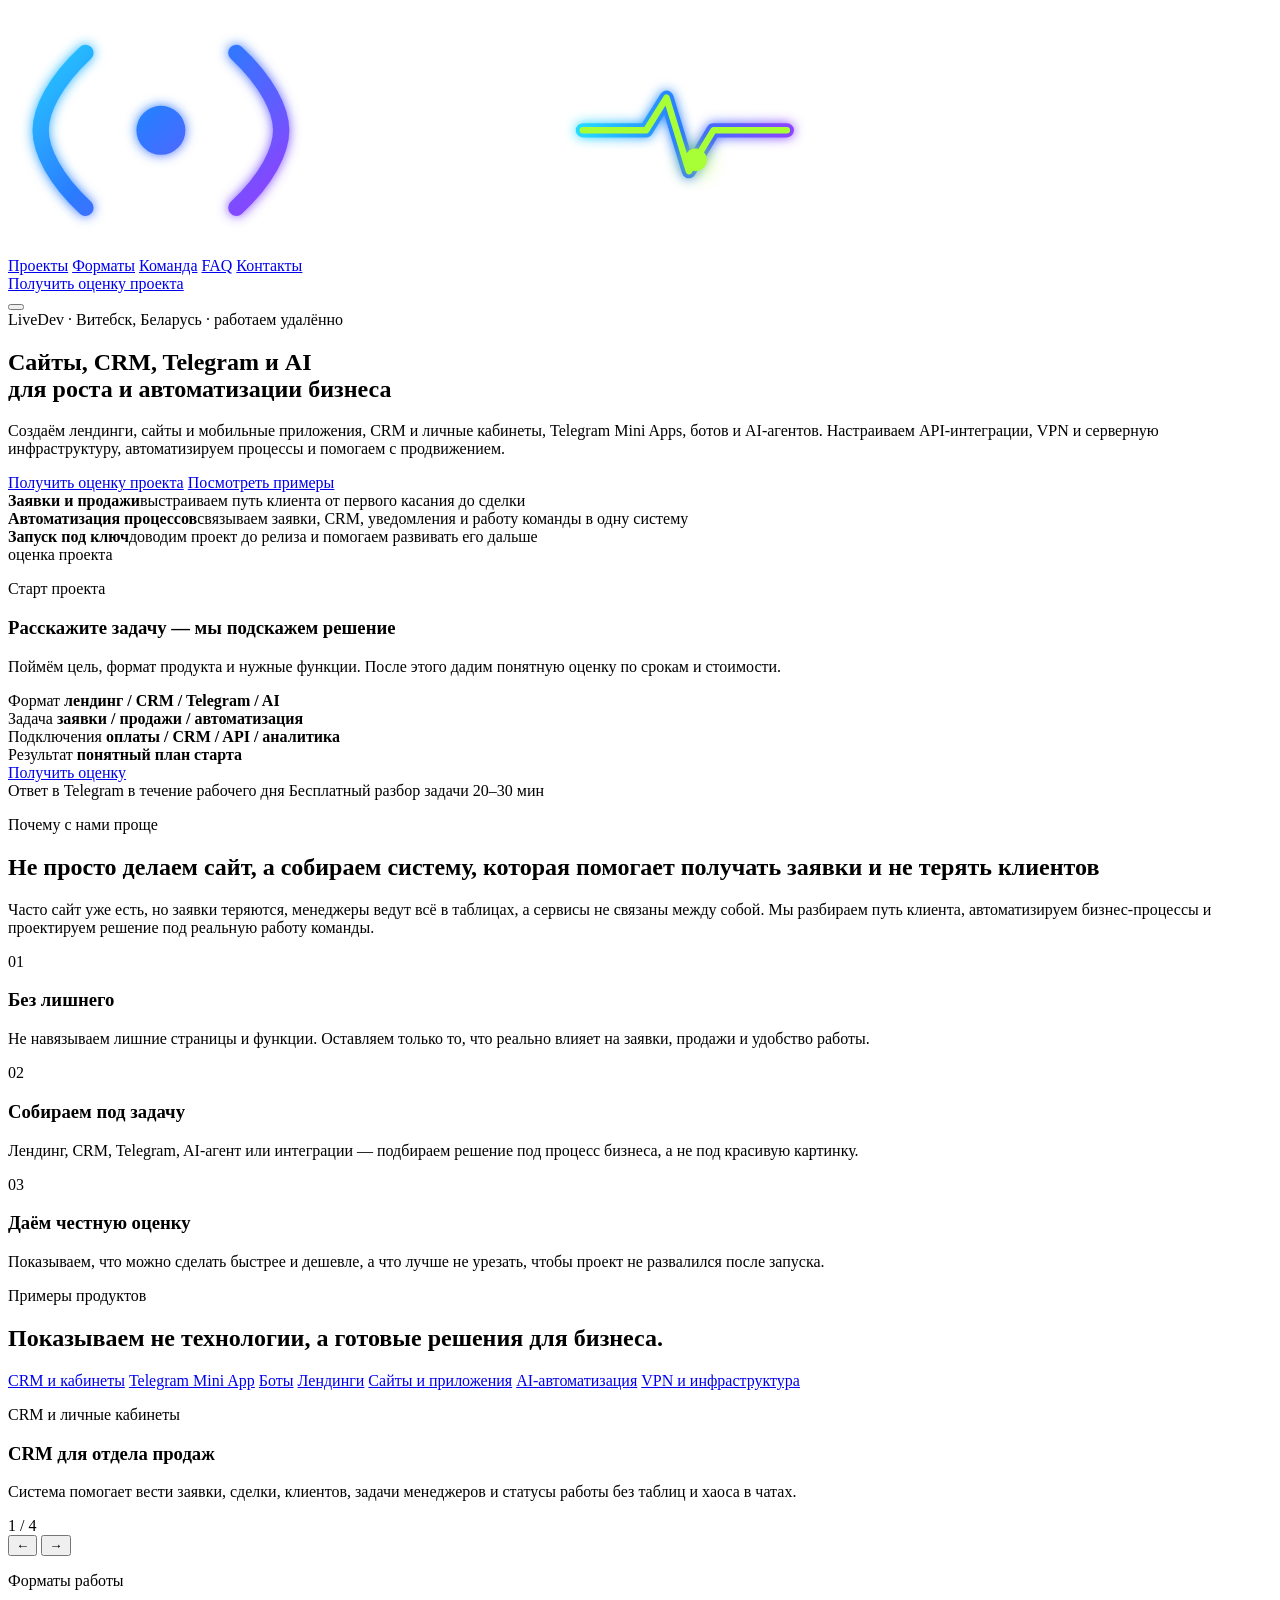
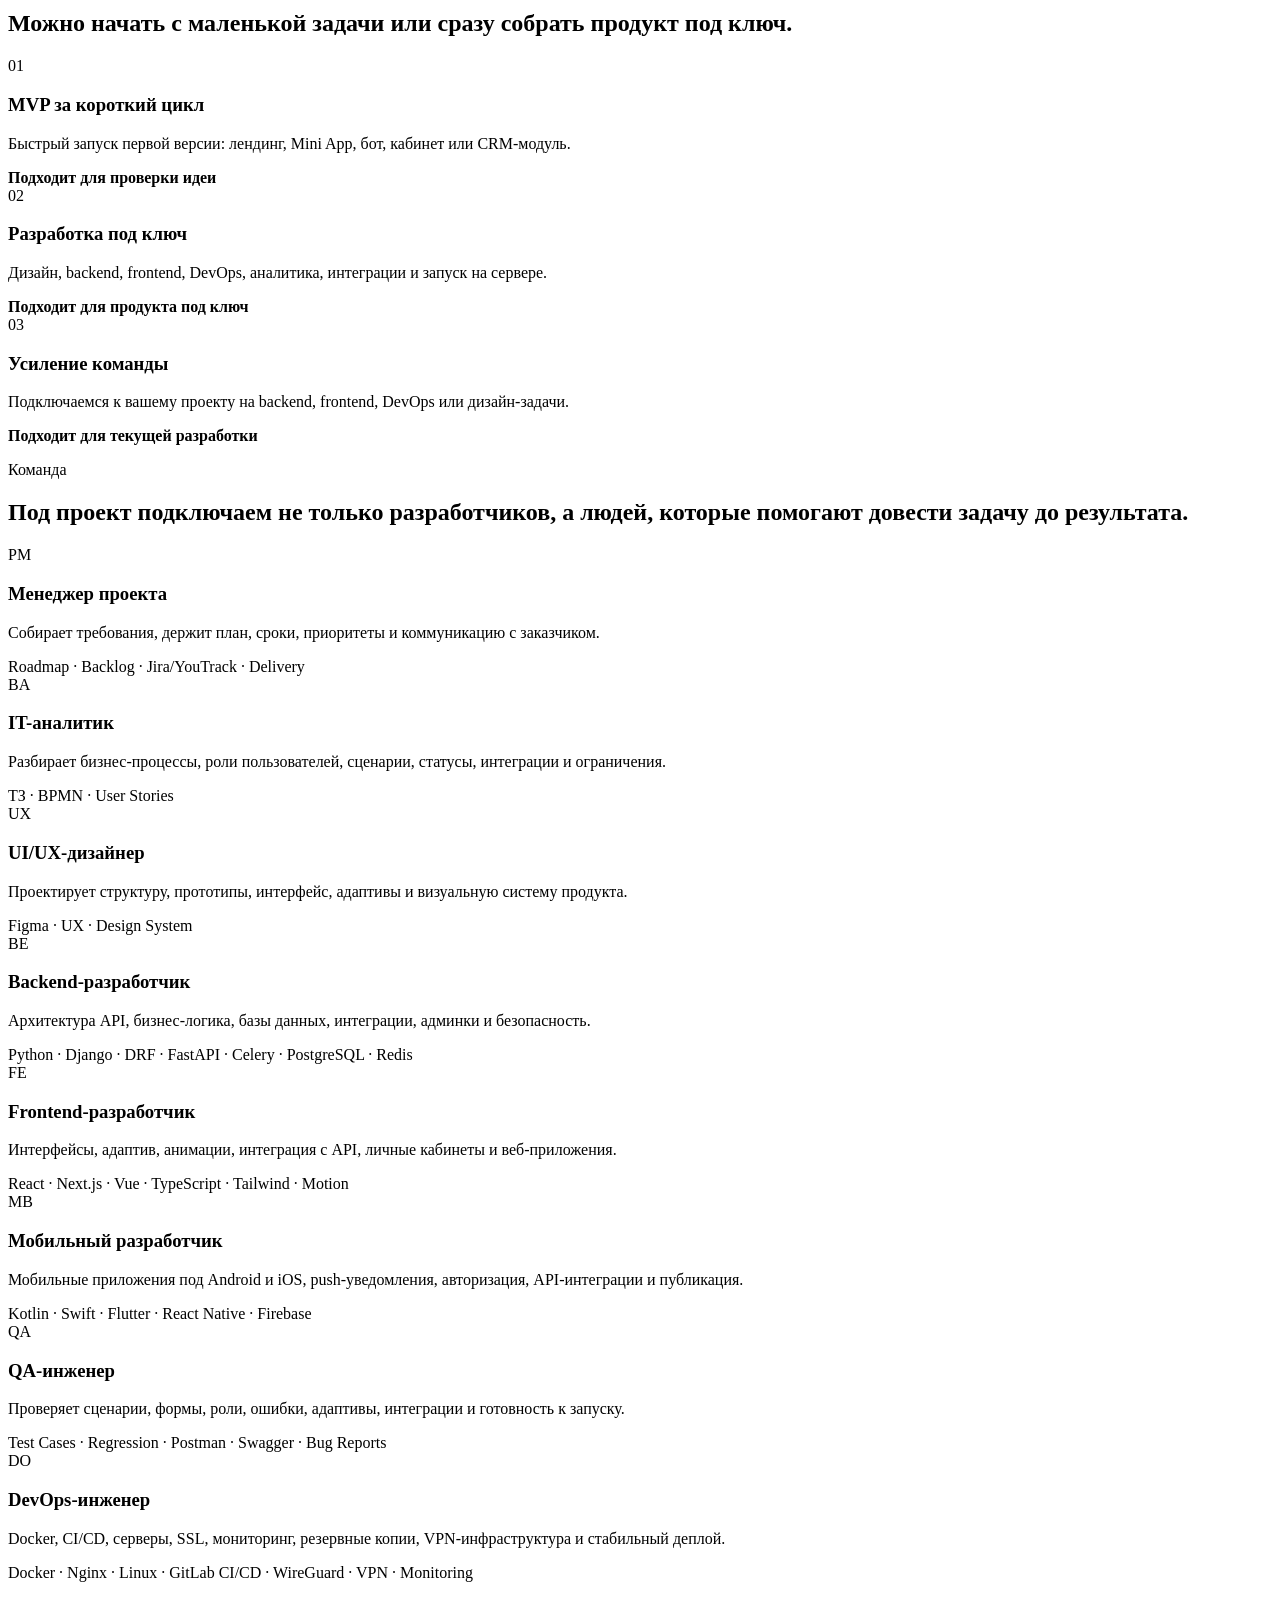
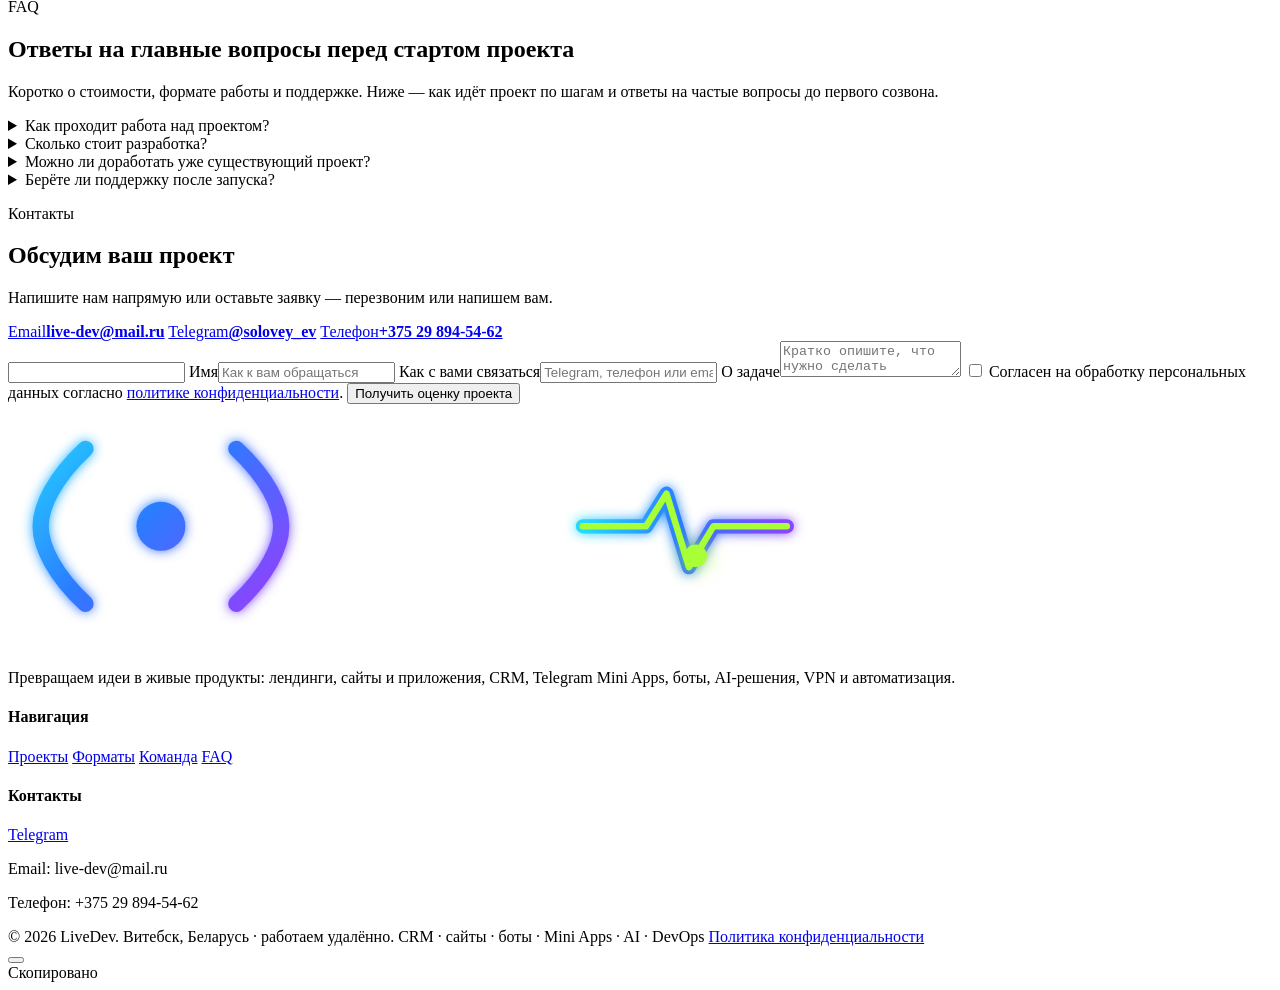
==== commit d776b6cd: "Init commit" ====
--- a/dev-agency-site-new/index.html
+++ b/dev-agency-site-new/index.html
@@ -43,14 +43,14 @@
   <meta name="twitter:description" content="Сайты, CRM, Telegram, боты и AI для роста и автоматизации бизнеса." />
   <meta name="twitter:image" content="https://live-dev.by/assets/showcase/crm-1.webp" />
   <link rel="icon" href="data:image/svg+xml,%3Csvg xmlns='http://www.w3.org/2000/svg' viewBox='0 0 64 64'%3E%3Crect width='64' height='64' rx='16' fill='%23070b16'/%3E%3Ccircle cx='22' cy='32' r='7' fill='%2327d9ff'/%3E%3Cpath d='M8 18c-8 8-8 20 0 28M56 18c8 8 8 20 0 28M31 32h7l4-9 5 18 4-9h6' fill='none' stroke='%23a8ff35' stroke-width='4' stroke-linecap='round' stroke-linejoin='round'/%3E%3C/svg%3E" />
-  <link rel="stylesheet" href="assets/styles.css?v=20260723t" />
-  <link rel="stylesheet" href="assets/site-layout.css?v=20260723t" />
-  <link rel="stylesheet" href="assets/themes/theme-dark.css?v=20260723t" />
-  <link rel="stylesheet" href="assets/themes/theme-light.css?v=20260723t" />
-  <link rel="stylesheet" href="assets/themes/theme-ocean.css?v=20260723t" />
-  <link rel="stylesheet" href="assets/themes/theme-backgrounds.css?v=20260723t" />
-  <link rel="stylesheet" href="assets/themes/theme-overrides.css?v=20260723t" />
-  <link rel="stylesheet" href="assets/themes/theme-switcher.css?v=20260723t" />
+  <link rel="stylesheet" href="/assets/styles.css?v=20260723t" />
+  <link rel="stylesheet" href="/assets/site-layout.css?v=20260723t" />
+  <link rel="stylesheet" href="/assets/themes/theme-dark.css?v=20260723t" />
+  <link rel="stylesheet" href="/assets/themes/theme-light.css?v=20260723t" />
+  <link rel="stylesheet" href="/assets/themes/theme-ocean.css?v=20260723t" />
+  <link rel="stylesheet" href="/assets/themes/theme-backgrounds.css?v=20260723t" />
+  <link rel="stylesheet" href="/assets/themes/theme-overrides.css?v=20260723t" />
+  <link rel="stylesheet" href="/assets/themes/theme-switcher.css?v=20260723t" />
   <link rel="preconnect" href="https://fonts.googleapis.com" />
   <link rel="preconnect" href="https://fonts.gstatic.com" crossorigin />
   <link rel="stylesheet" href="https://fonts.googleapis.com/css2?family=Manrope:wght@400;600;700;800&family=JetBrains+Mono:wght@500;700&display=optional" media="print" onload="this.media='all'" />
@@ -123,7 +123,6 @@
         </a>
     <div class="header-end">
       <nav class="nav" id="siteNav">
-        <a href="/uslugi/">Услуги</a>
         <a href="#cases">Проекты</a>
         <a href="#models">Форматы</a>
         <a href="#team">Команда</a>
@@ -145,7 +144,7 @@
         <div class="hero-copy">
           <div class="eyebrow"><span></span> LiveDev · Витебск, Беларусь · работаем удалённо</div>
           <h1 class="hero-title">Сайты, CRM, Telegram и&nbsp;AI<br>для роста и автоматизации бизнеса</h1>
-          <p class="hero-lead">Создаём лендинги, сайты, CRM, личные кабинеты, Telegram Mini Apps, ботов и AI-агентов. Автоматизируем процессы, подключаем интеграции и помогаем с продвижением.</p>
+          <p class="hero-lead">Создаём лендинги, сайты и мобильные приложения, CRM и личные кабинеты, Telegram Mini Apps, ботов и AI-агентов. Настраиваем API-интеграции, VPN и серверную инфраструктуру, автоматизируем процессы и помогаем с продвижением.</p>
 
           <div class="hero-actions">
             <a href="#contact" class="btn btn-primary">Получить оценку проекта</a>
@@ -246,13 +245,13 @@
         </div>
 
         <div class="product-tabs reveal" aria-label="Направления продуктов">
-          <button class="product-tab is-active" type="button" data-product-category="crm">CRM и кабинеты</button>
-          <button class="product-tab" type="button" data-product-category="telegram">Telegram Mini App</button>
-          <button class="product-tab" type="button" data-product-category="bots">Боты</button>
-          <button class="product-tab" type="button" data-product-category="landings">Лендинги</button>
-          <button class="product-tab" type="button" data-product-category="shop">Сайты и приложения</button>
-          <button class="product-tab" type="button" data-product-category="ai">AI-автоматизация</button>
-          <button class="product-tab" type="button" data-product-category="vpn">VPN и инфраструктура</button>
+          <a class="product-tab is-active" href="/uslugi/crm-sistemy/" data-product-category="crm">CRM и кабинеты</a>
+          <a class="product-tab" href="/uslugi/telegram-mini-app/" data-product-category="telegram">Telegram Mini App</a>
+          <a class="product-tab" href="/uslugi/telegram-boty/" data-product-category="bots">Боты</a>
+          <a class="product-tab" href="/uslugi/landing-page/" data-product-category="landings">Лендинги</a>
+          <a class="product-tab" href="/uslugi/razrabotka-saitov/" data-product-category="shop">Сайты и приложения</a>
+          <a class="product-tab" href="/uslugi/ai-avtomatizaciya/" data-product-category="ai">AI-автоматизация</a>
+          <a class="product-tab" href="/uslugi/podderzhka-proektov/" data-product-category="vpn">VPN и инфраструктура</a>
         </div>
 
         <div class="product-showcase reveal" id="productShowcase">
@@ -269,7 +268,6 @@
                 <button type="button" aria-label="Следующий пример" data-example-next>→</button>
               </div>
             </div>
-            <a class="showcase-detail-link" id="showcaseDetailLink" href="#" hidden>Подробнее о проекте →</a>
           </div>
         </div>
       </div>
@@ -423,12 +421,11 @@
             </svg>
           </span>
         </a>
-        <p>Превращаем идеи в живые продукты: сайты, CRM, Telegram Mini Apps, боты, AI-решения и автоматизация.</p>
+        <p>Превращаем идеи в живые продукты: лендинги, сайты и приложения, CRM, Telegram Mini Apps, боты, AI-решения, VPN и автоматизация.</p>
       </div>
       <div class="footer-columns">
         <div>
           <h4>Навигация</h4>
-          <a href="/uslugi/">Все услуги</a>
           <a href="#cases">Проекты</a>
           <a href="#models">Форматы</a>
           <a href="#team">Команда</a>
@@ -439,14 +436,6 @@
           <a href="https://t.me/solovey_ev" target="_blank" rel="noopener">Telegram</a>
           <p class="copy-contact" data-copy-value="live-dev@mail.ru">Email: live-dev@mail.ru</p>
           <p class="copy-contact" data-copy-value="+375298945462">Телефон: +375 29 894-54-62</p>
-        </div>
-        <div>
-          <h4>Услуги</h4>
-          <a href="/uslugi/razrabotka-saitov/">Разработка сайтов</a>
-          <a href="/uslugi/crm-sistemy/">CRM-системы</a>
-          <a href="/uslugi/telegram-mini-app/">Telegram Mini Apps</a>
-          <a href="/uslugi/telegram-boty/">Telegram-боты</a>
-          <a href="/uslugi/ai-avtomatizaciya/">AI-автоматизация</a>
         </div>
       </div>
     </div>
@@ -468,10 +457,10 @@
     </button>
   </div>
 
-  <script src="assets/sw-register.js?v=20260723t"></script>
-  <script src="assets/site-api.js?v=20260723t"></script>
-  <script src="assets/script.js?v=20260723t"></script>
-  <script src="assets/theme-switcher.js?v=20260723t"></script>
+  <script src="/assets/sw-register.js?v=20260723t"></script>
+  <script src="/assets/site-api.js?v=20260723t"></script>
+  <script src="/assets/script.js?v=20260723t"></script>
+  <script src="/assets/theme-switcher.js?v=20260723t"></script>
   <div class="copy-toast" id="copyToast" role="status" aria-live="polite">Скопировано</div>
 </body>
 </html>
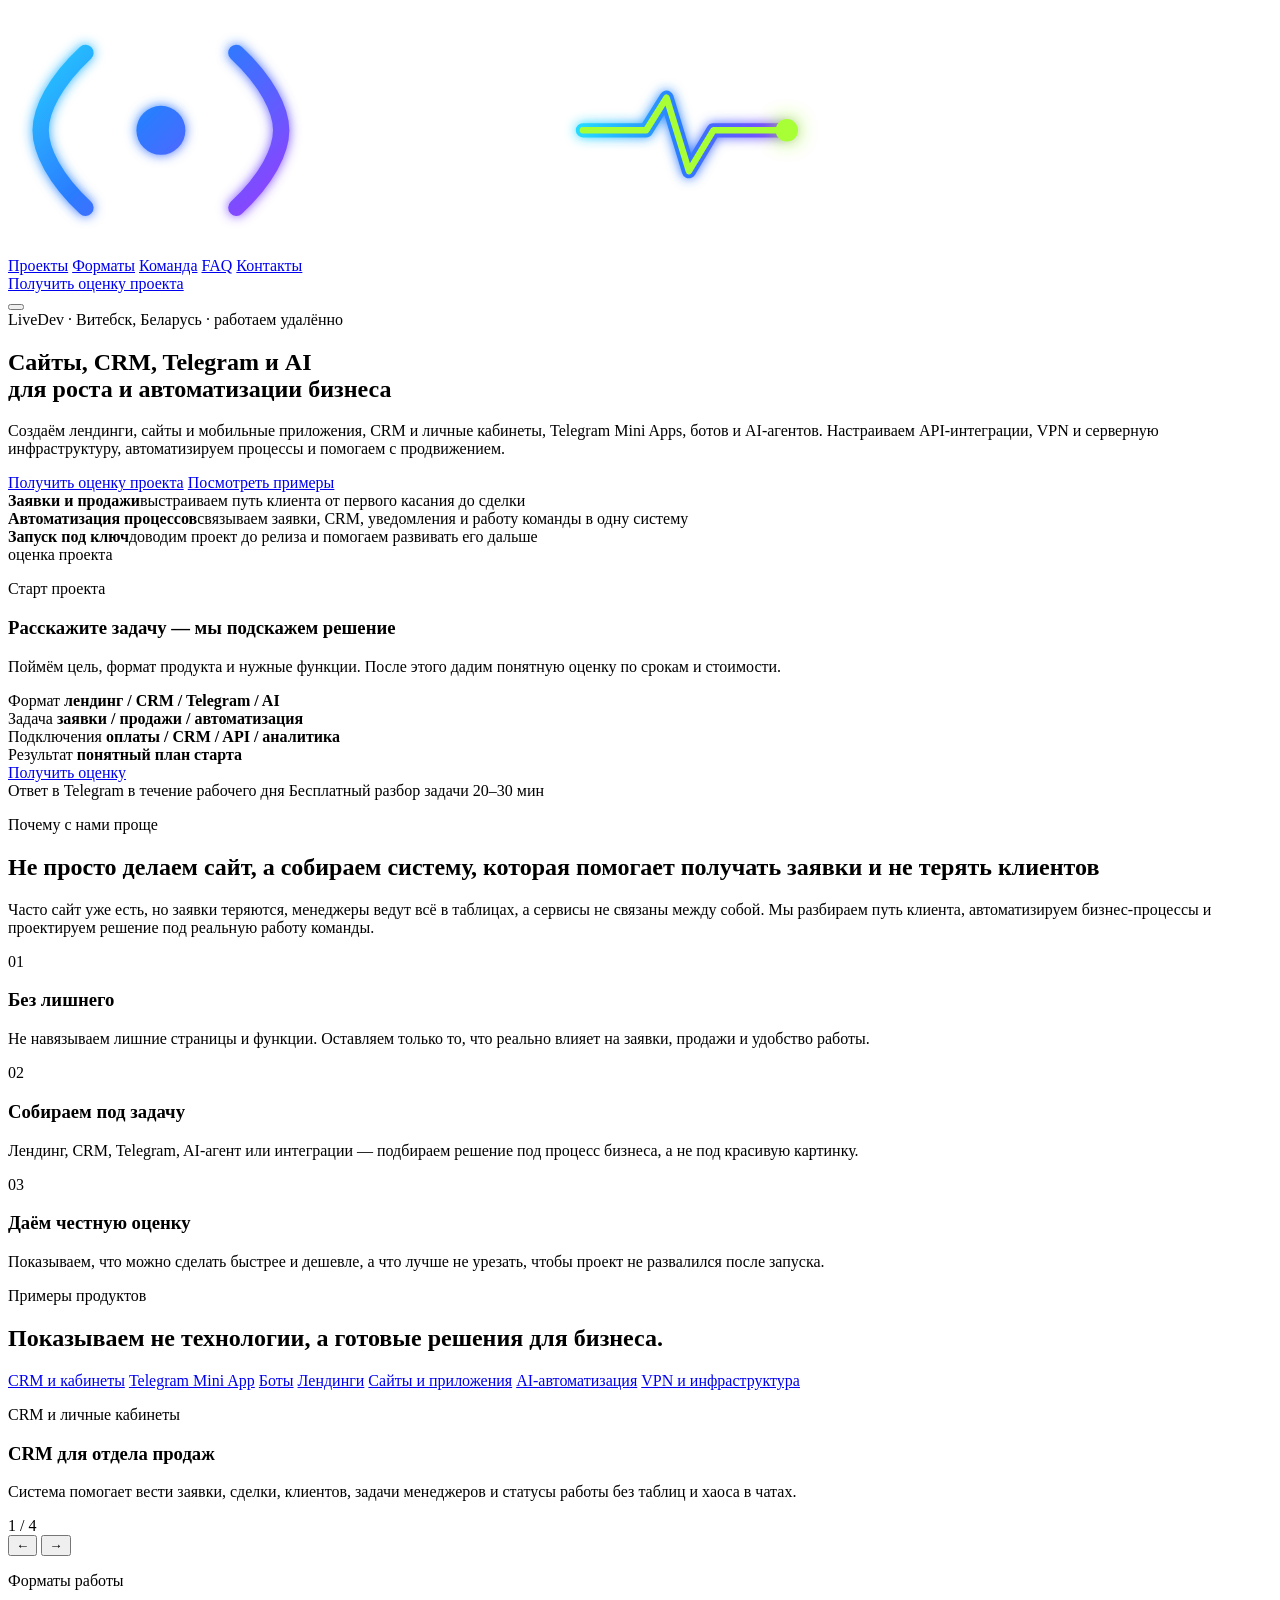
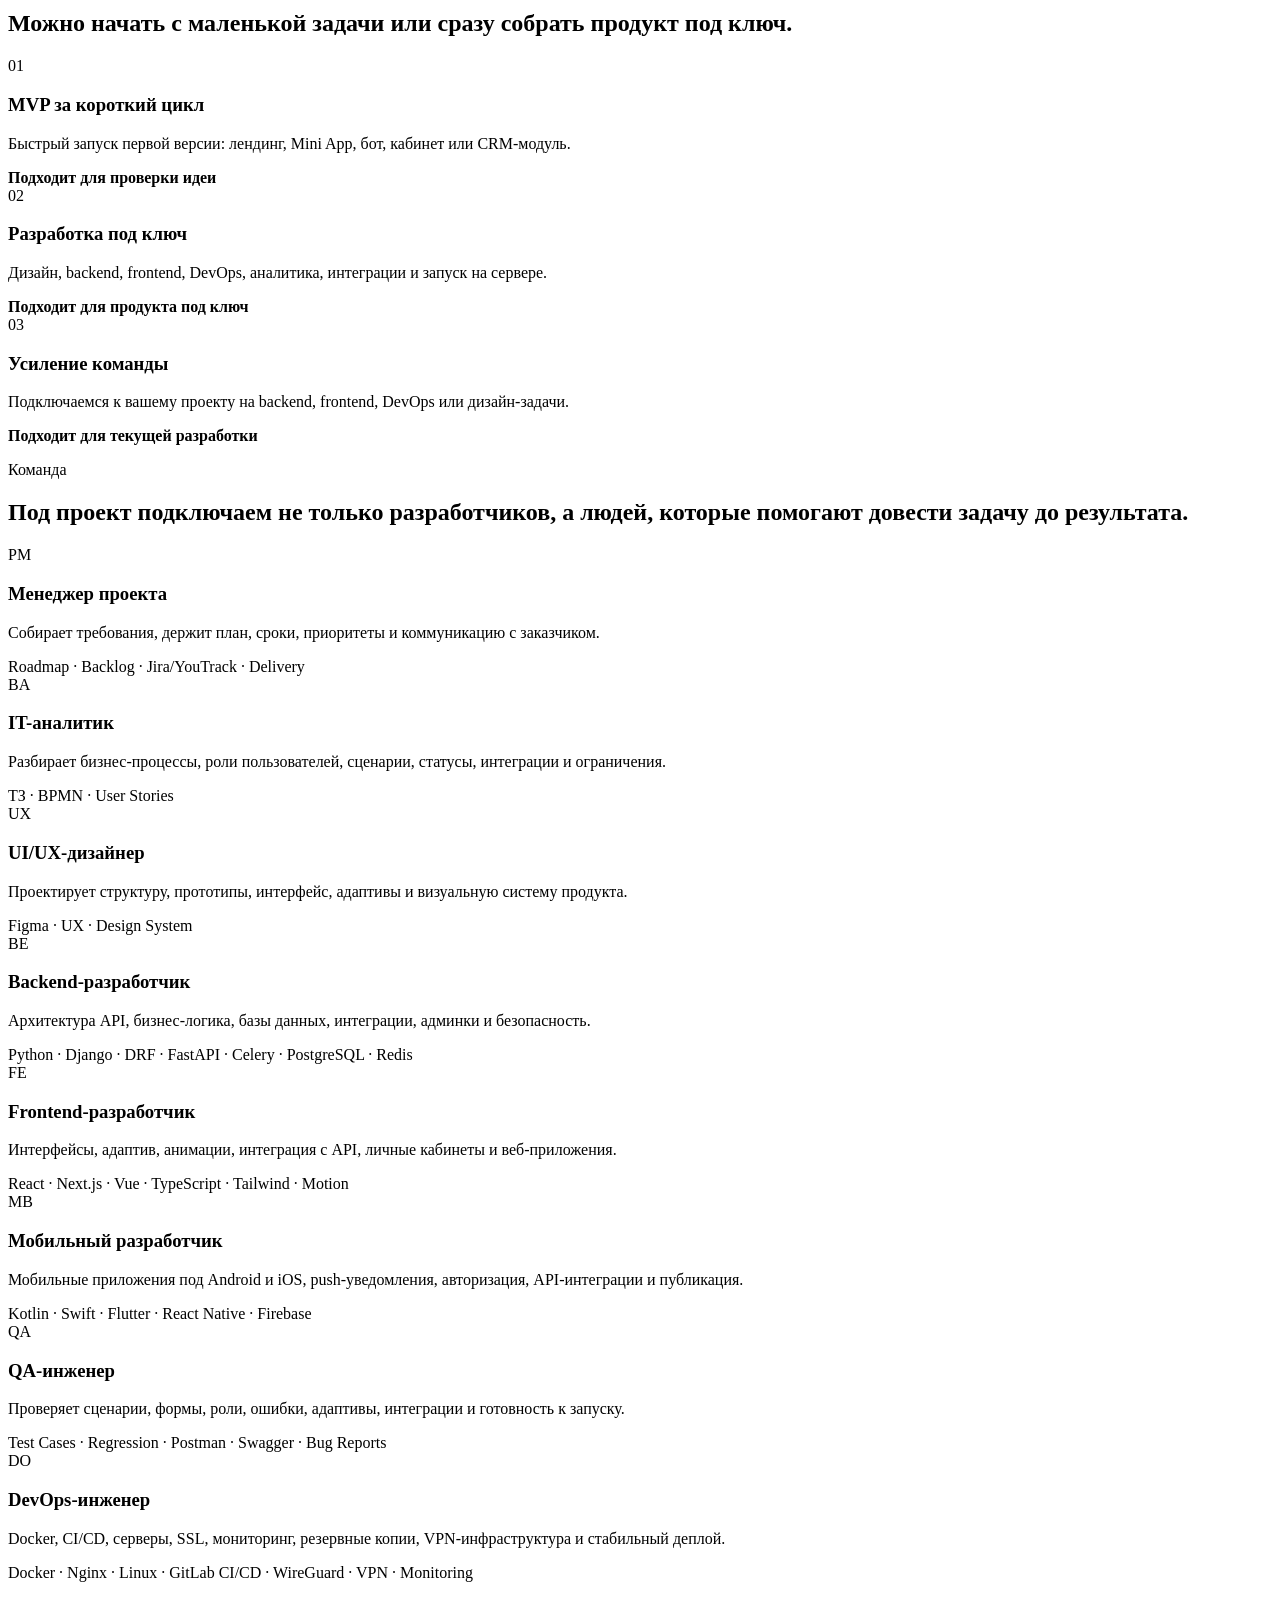
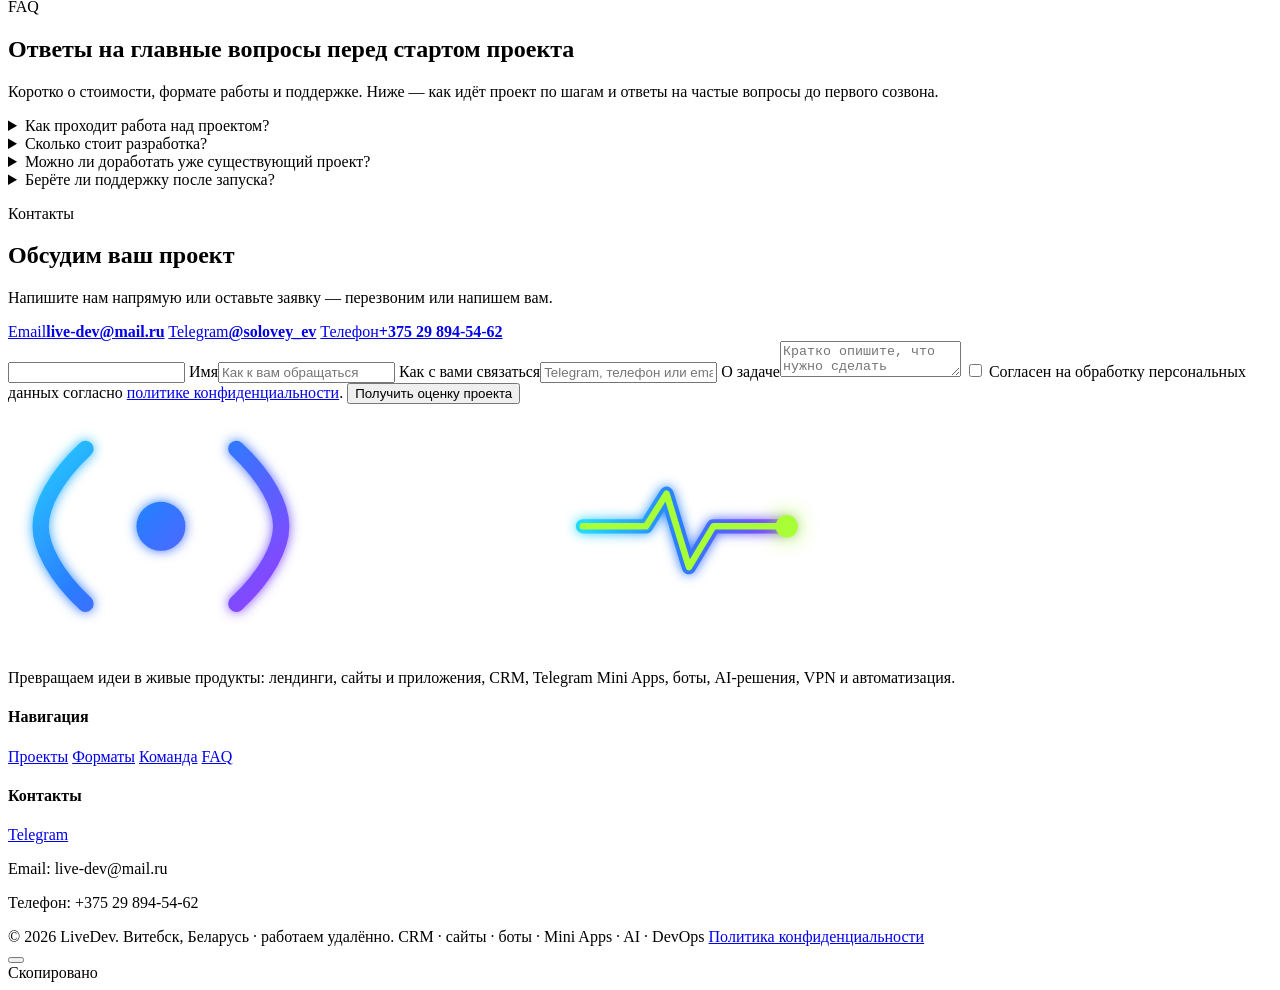
==== commit 2e292e94: "Init commit" ====
--- a/dev-agency-site-new/index.html
+++ b/dev-agency-site-new/index.html
@@ -43,14 +43,14 @@
   <meta name="twitter:description" content="Сайты, CRM, Telegram, боты и AI для роста и автоматизации бизнеса." />
   <meta name="twitter:image" content="https://live-dev.by/assets/showcase/crm-1.webp" />
   <link rel="icon" href="data:image/svg+xml,%3Csvg xmlns='http://www.w3.org/2000/svg' viewBox='0 0 64 64'%3E%3Crect width='64' height='64' rx='16' fill='%23070b16'/%3E%3Ccircle cx='22' cy='32' r='7' fill='%2327d9ff'/%3E%3Cpath d='M8 18c-8 8-8 20 0 28M56 18c8 8 8 20 0 28M31 32h7l4-9 5 18 4-9h6' fill='none' stroke='%23a8ff35' stroke-width='4' stroke-linecap='round' stroke-linejoin='round'/%3E%3C/svg%3E" />
-  <link rel="stylesheet" href="/assets/styles.css?v=20260723t" />
-  <link rel="stylesheet" href="/assets/site-layout.css?v=20260723t" />
-  <link rel="stylesheet" href="/assets/themes/theme-dark.css?v=20260723t" />
-  <link rel="stylesheet" href="/assets/themes/theme-light.css?v=20260723t" />
-  <link rel="stylesheet" href="/assets/themes/theme-ocean.css?v=20260723t" />
-  <link rel="stylesheet" href="/assets/themes/theme-backgrounds.css?v=20260723t" />
-  <link rel="stylesheet" href="/assets/themes/theme-overrides.css?v=20260723t" />
-  <link rel="stylesheet" href="/assets/themes/theme-switcher.css?v=20260723t" />
+  <link rel="stylesheet" href="/assets/styles.css?v=20260723u" />
+  <link rel="stylesheet" href="/assets/site-layout.css?v=20260723u" />
+  <link rel="stylesheet" href="/assets/themes/theme-dark.css?v=20260723u" />
+  <link rel="stylesheet" href="/assets/themes/theme-light.css?v=20260723u" />
+  <link rel="stylesheet" href="/assets/themes/theme-ocean.css?v=20260723u" />
+  <link rel="stylesheet" href="/assets/themes/theme-backgrounds.css?v=20260723u" />
+  <link rel="stylesheet" href="/assets/themes/theme-overrides.css?v=20260723u" />
+  <link rel="stylesheet" href="/assets/themes/theme-switcher.css?v=20260723u" />
   <link rel="preconnect" href="https://fonts.googleapis.com" />
   <link rel="preconnect" href="https://fonts.gstatic.com" crossorigin />
   <link rel="stylesheet" href="https://fonts.googleapis.com/css2?family=Manrope:wght@400;600;700;800&family=JetBrains+Mono:wght@500;700&display=optional" media="print" onload="this.media='all'" />
@@ -457,10 +457,10 @@
     </button>
   </div>
 
-  <script src="/assets/sw-register.js?v=20260723t"></script>
-  <script src="/assets/site-api.js?v=20260723t"></script>
-  <script src="/assets/script.js?v=20260723t"></script>
-  <script src="/assets/theme-switcher.js?v=20260723t"></script>
+  <script src="/assets/sw-register.js?v=20260723u"></script>
+  <script src="/assets/site-api.js?v=20260723u"></script>
+  <script src="/assets/script.js?v=20260723u"></script>
+  <script src="/assets/theme-switcher.js?v=20260723u"></script>
   <div class="copy-toast" id="copyToast" role="status" aria-live="polite">Скопировано</div>
 </body>
 </html>
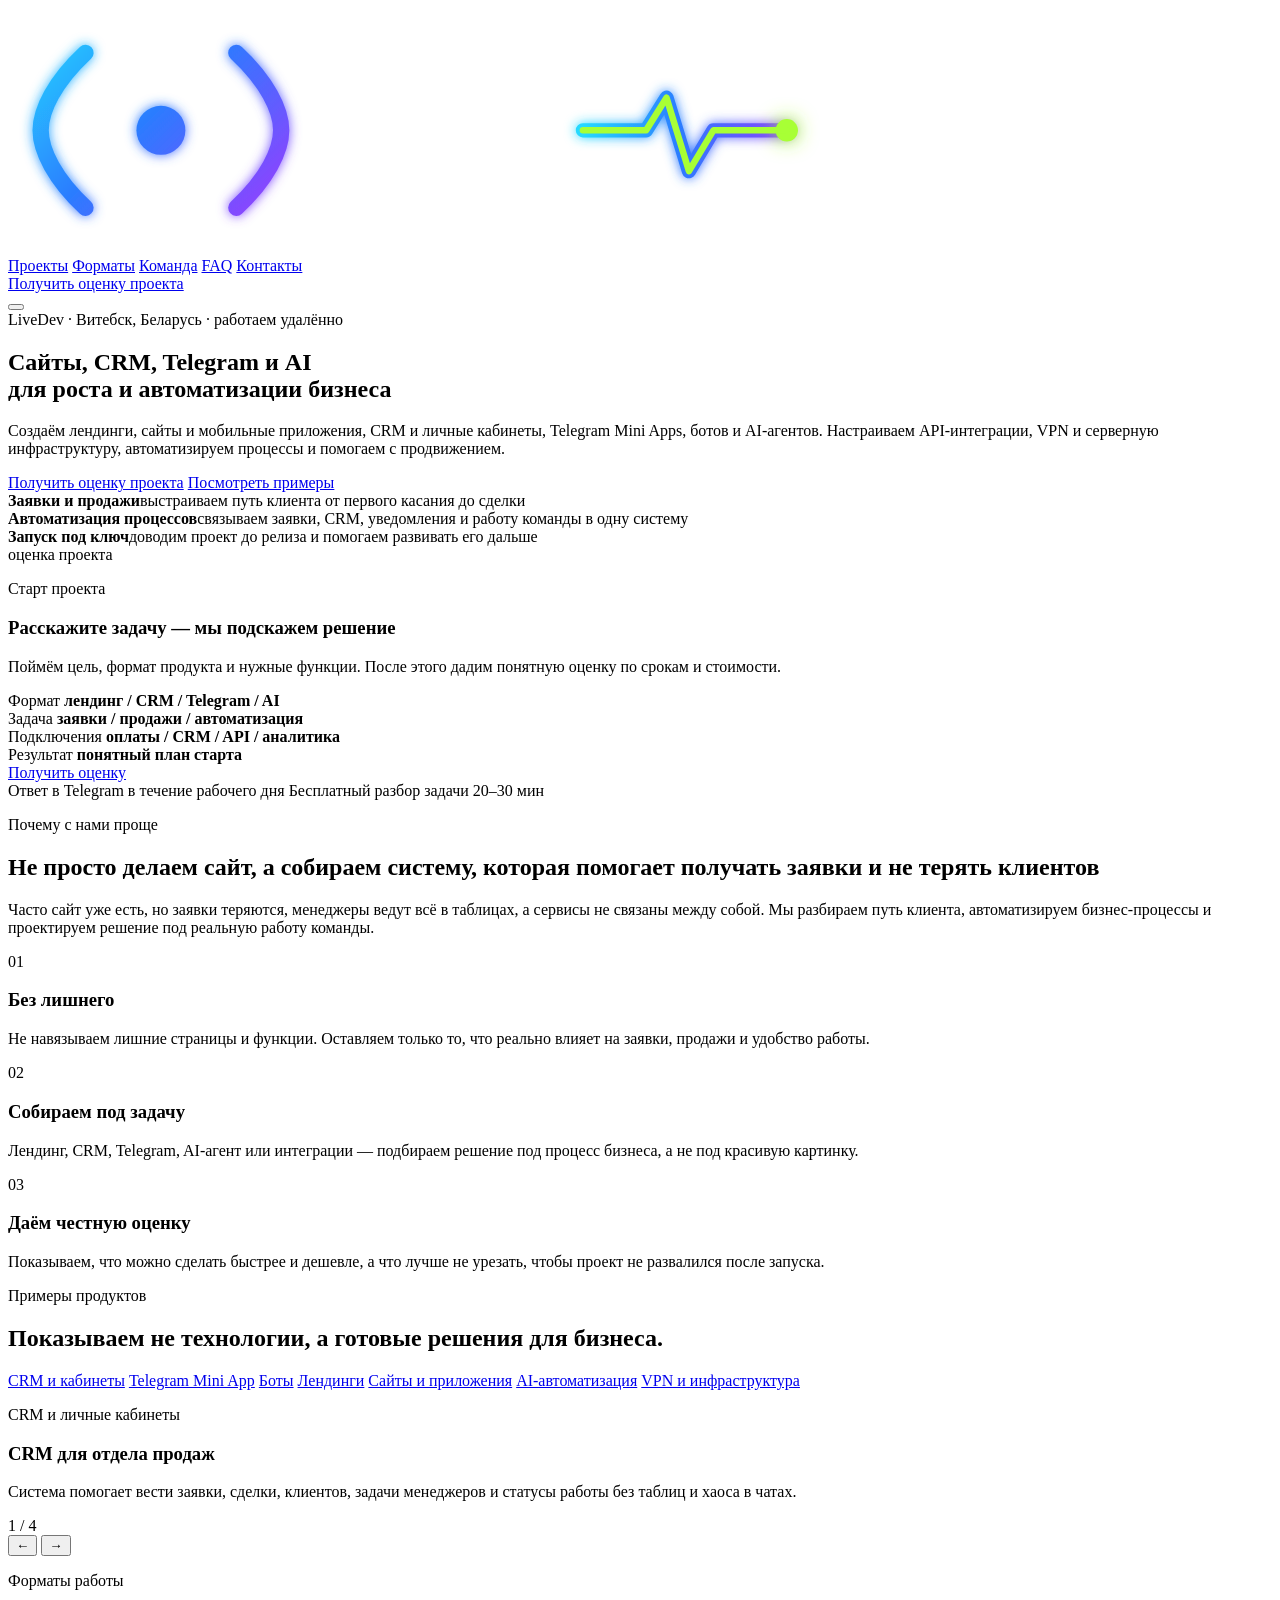
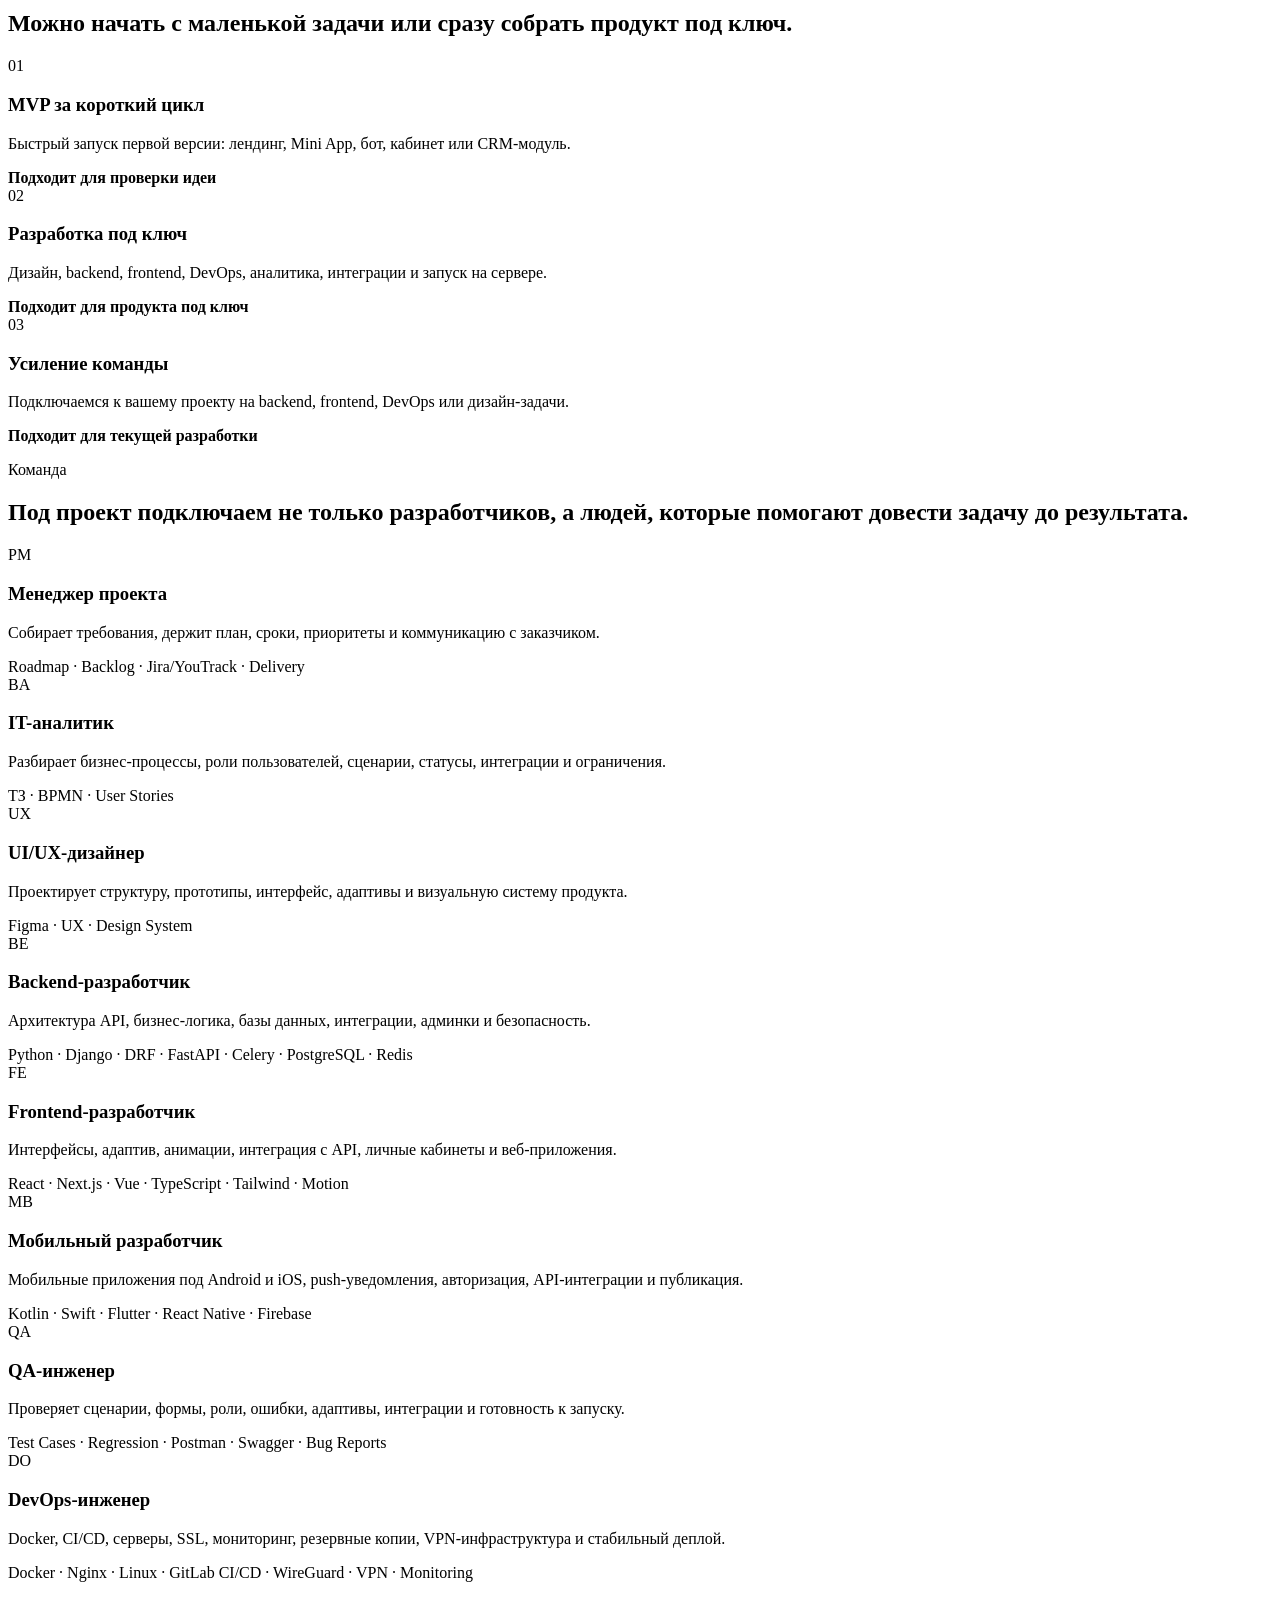
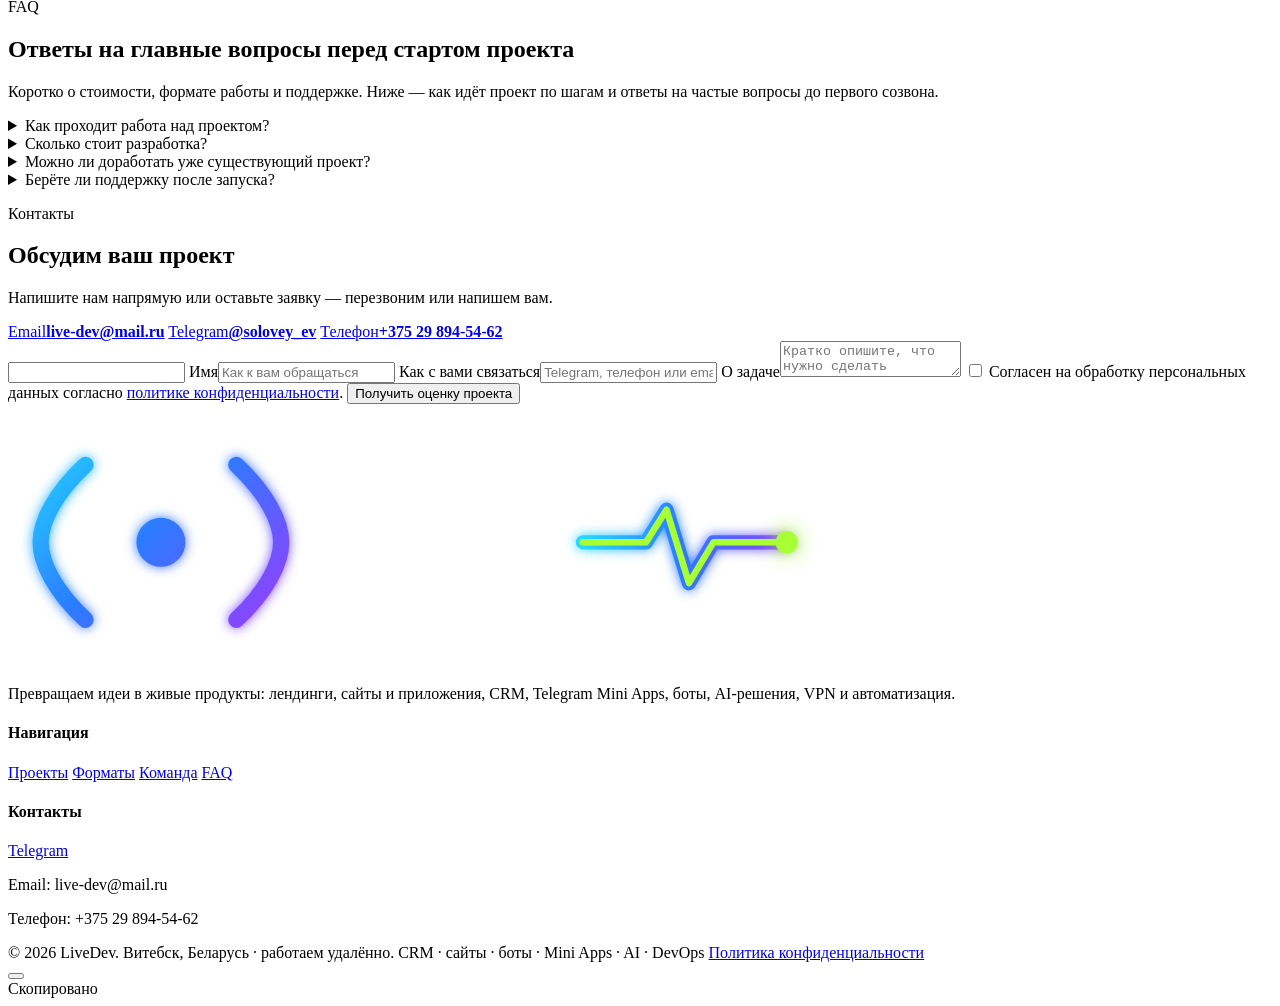
==== commit 606d6162: "Init commit" ====
--- a/dev-agency-site-new/index.html
+++ b/dev-agency-site-new/index.html
@@ -360,6 +360,7 @@
           <label>О задаче<textarea name="message" placeholder="Кратко опишите, что нужно сделать"></textarea></label>
           <label class="form-consent"><input type="checkbox" required /> <span>Согласен на обработку персональных данных согласно <a href="/privacy/" target="_blank">политике конфиденциальности</a>.</span></label>
           <button type="submit" class="btn btn-secondary">Получить оценку проекта</button>
+          <p class="form-feedback" id="leadFormFeedback" role="status" aria-live="polite"></p>
         </form>
       </div>
     </section>
@@ -461,6 +462,17 @@
   <script src="/assets/site-api.js?v=20260723u"></script>
   <script src="/assets/script.js?v=20260723u"></script>
   <script src="/assets/theme-switcher.js?v=20260723u"></script>
+  <div class="lead-success" id="leadSuccess" role="dialog" aria-modal="true" aria-labelledby="leadSuccessTitle" hidden>
+    <div class="lead-success-backdrop" data-lead-success-close></div>
+    <div class="lead-success-card">
+      <button class="lead-success-close" type="button" aria-label="Закрыть" data-lead-success-close>×</button>
+      <div class="lead-success-icon" aria-hidden="true">✓</div>
+      <p class="lead-success-kicker">Заявка принята</p>
+      <h2 id="leadSuccessTitle">Спасибо! Мы получили вашу заявку</h2>
+      <p>Свяжемся с вами по указанному контакту, чтобы уточнить задачу и предложить следующий шаг.</p>
+      <button class="btn btn-secondary lead-success-action" type="button" data-lead-success-close>Хорошо</button>
+    </div>
+  </div>
   <div class="copy-toast" id="copyToast" role="status" aria-live="polite">Скопировано</div>
 </body>
 </html>
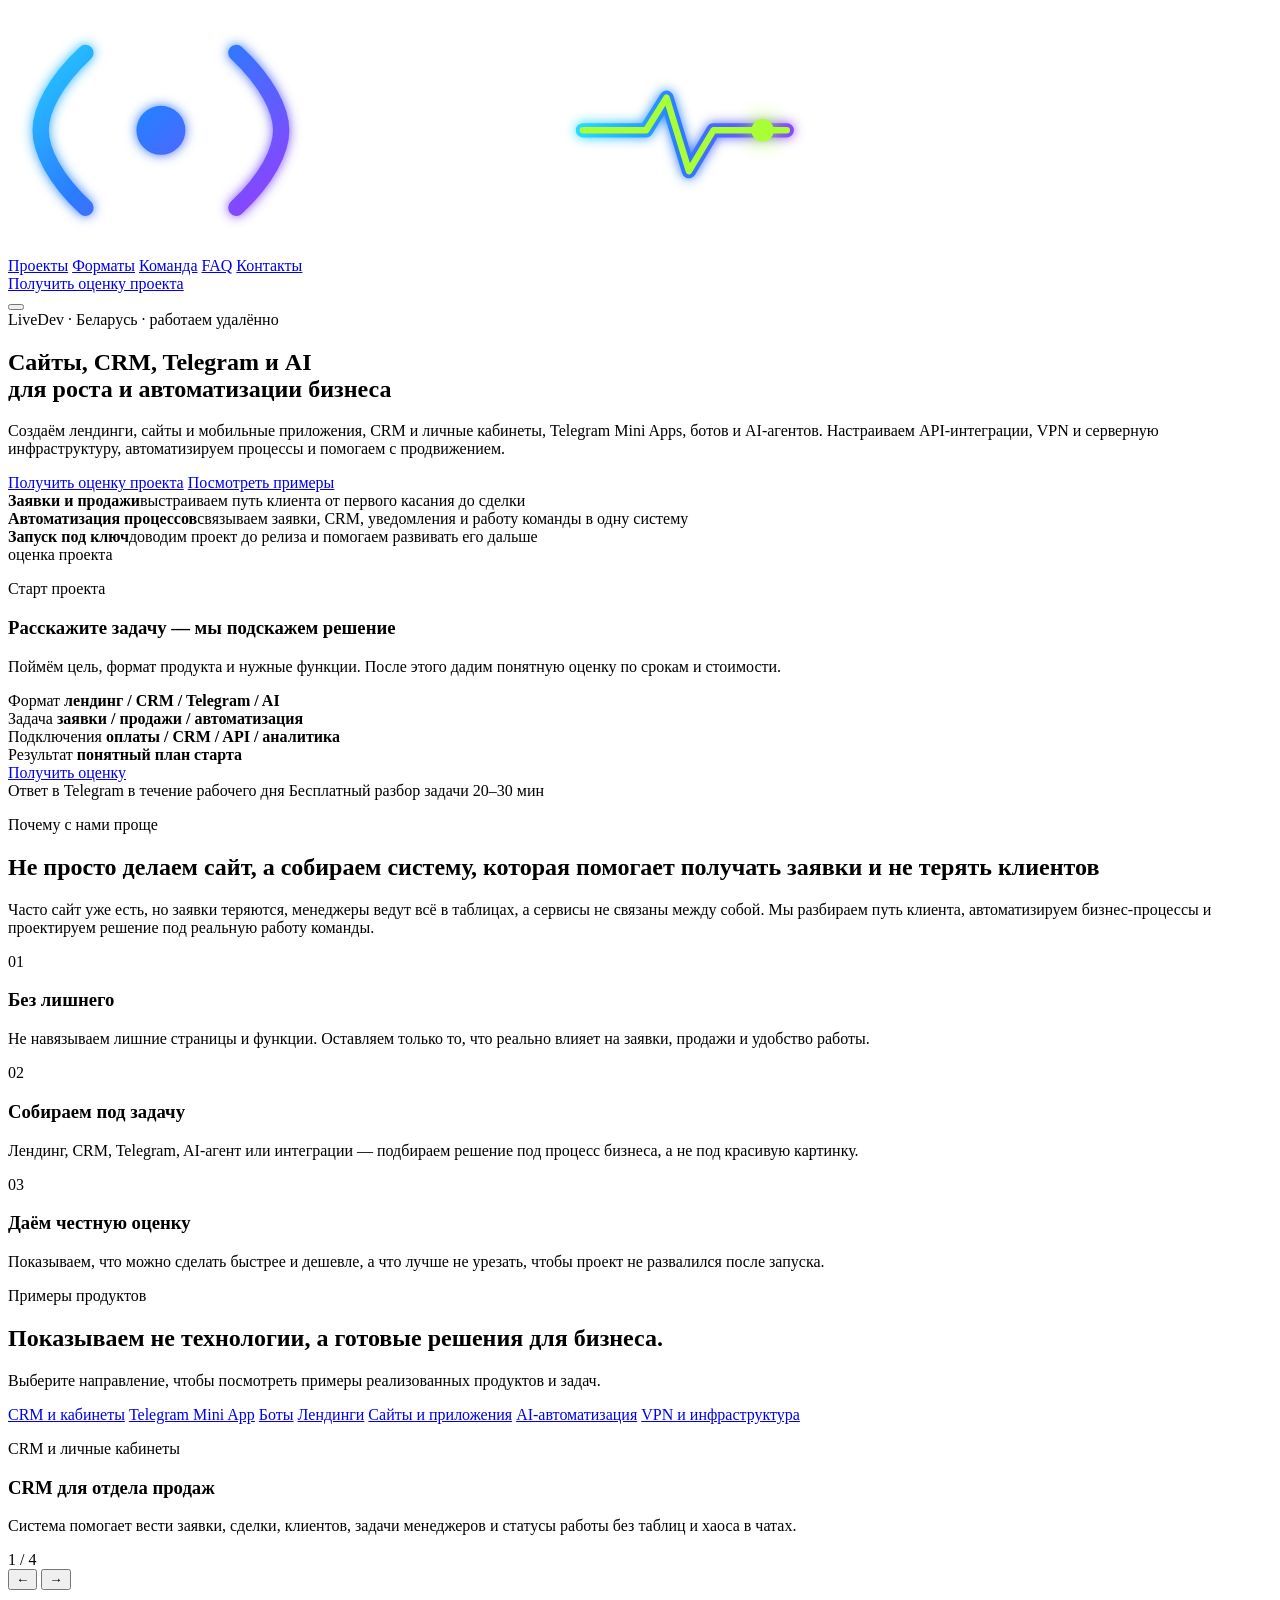
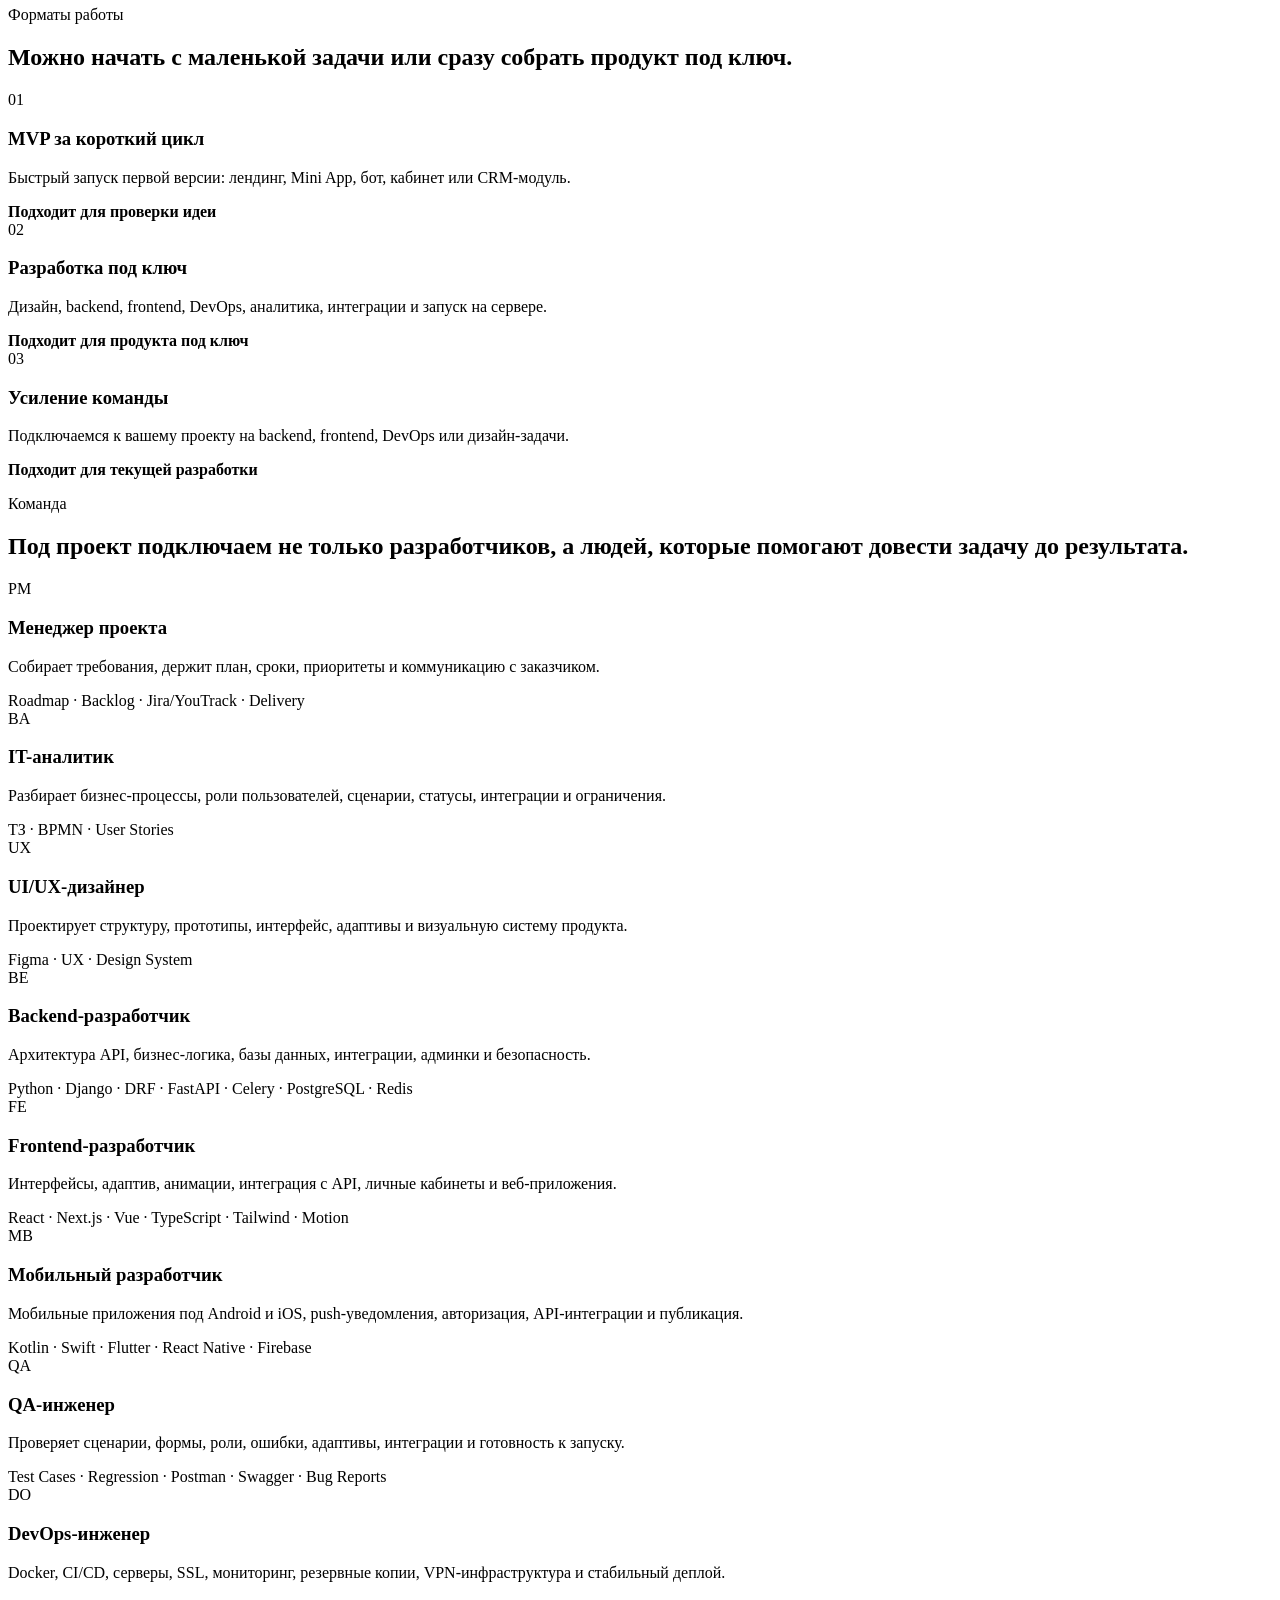
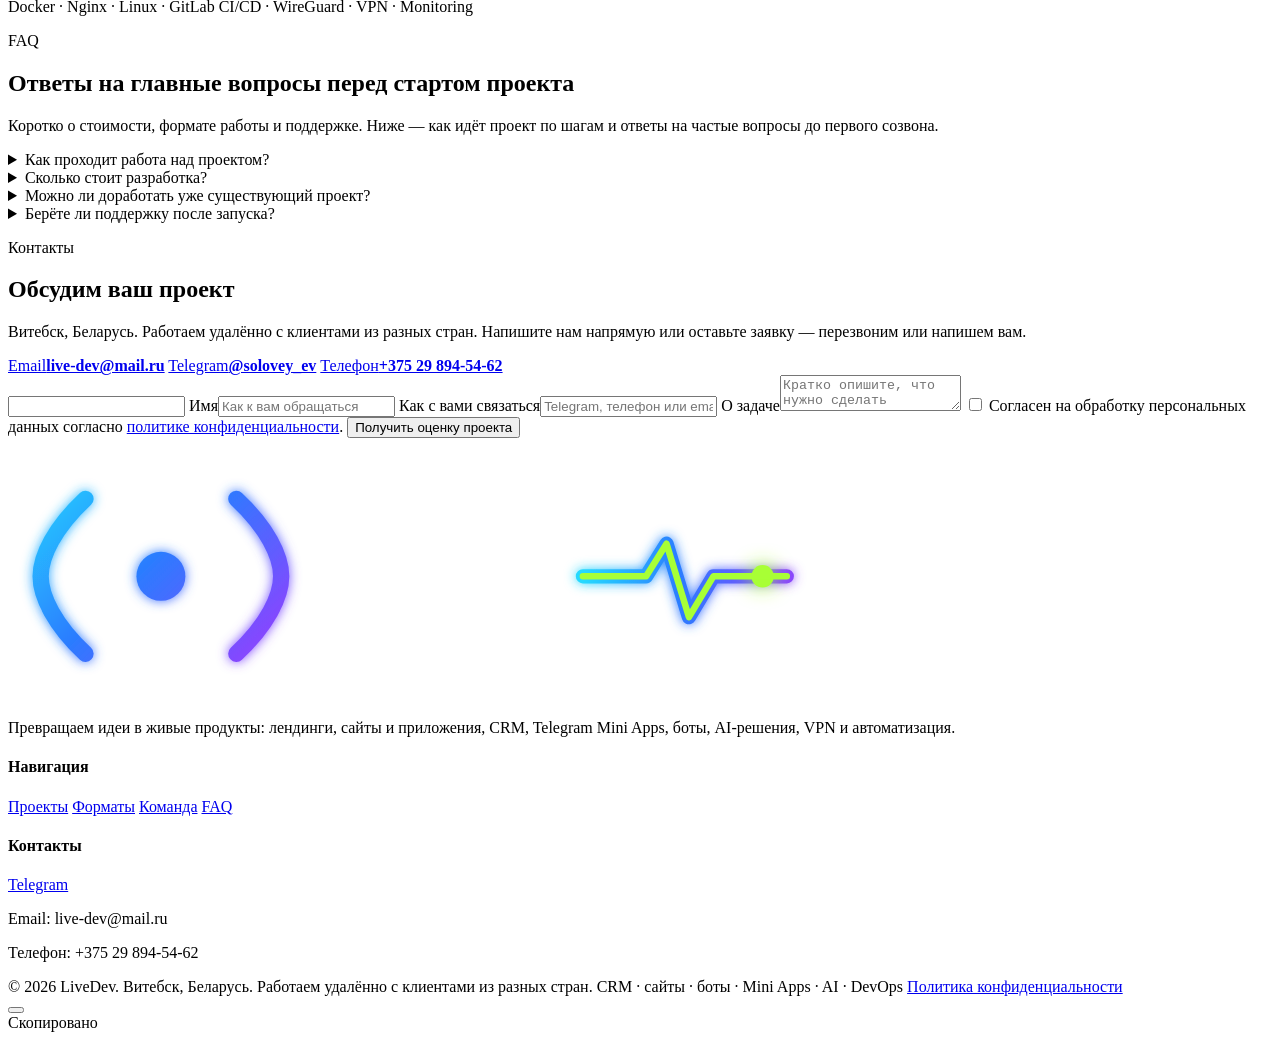
==== commit 24f42a0d: "Init commit" ====
--- a/dev-agency-site-new/index.html
+++ b/dev-agency-site-new/index.html
@@ -12,13 +12,13 @@
     }
   </script>
   <meta name="viewport" content="width=device-width, initial-scale=1.0" />
-  <title>Разработка сайтов, CRM и Telegram в Витебске — LiveDev</title>
-  <meta name="description" content="Разрабатываем сайты, CRM, Telegram Mini Apps, ботов и AI-решения под ключ в Витебске и удалённо по Беларуси. Аналитика, интеграции и запуск." />
+  <title>Разработка сайтов, CRM и Telegram-сервисов в Беларуси — LiveDev</title>
+  <meta name="description" content="Разрабатываем сайты, CRM, Telegram Mini Apps, ботов и AI-решения под ключ для бизнеса в Беларуси и других странах." />
   <meta property="og:type" content="website" />
   <meta property="og:locale" content="ru_RU" />
   <meta property="og:site_name" content="LiveDev" />
-  <meta property="og:title" content="Разработка сайтов и программного обеспечения — LiveDev" />
-  <meta property="og:description" content="Сайты, CRM, Telegram Mini Apps, боты и AI-автоматизация для бизнеса. Бесплатный разбор задачи за 20–30 минут." />
+  <meta property="og:title" content="Разработка сайтов, CRM и Telegram-сервисов в Беларуси — LiveDev" />
+  <meta property="og:description" content="Сайты, CRM, Telegram Mini Apps, боты и AI-автоматизация под ключ для бизнеса в Беларуси и других странах." />
   <meta property="og:url" content="https://live-dev.by/" />
   <meta property="og:image" content="https://live-dev.by/assets/showcase/crm-1.webp" />
   <link rel="canonical" href="https://live-dev.by/" />
@@ -28,6 +28,7 @@
     "@type": "ProfessionalService",
     "name": "LiveDev",
     "url": "https://live-dev.by/",
+    "logo": "https://live-dev.by/assets/livedev-logo.svg",
     "email": "live-dev@mail.ru",
     "telephone": "+375298945462",
     "description": "Разработка сайтов, CRM, Telegram Mini Apps, ботов и AI-решений.",
@@ -36,6 +37,18 @@
       {"@type": "Country", "name": "Беларусь"}
     ],
     "sameAs": ["https://t.me/solovey_ev"]
+  }
+  </script>
+  <script type="application/ld+json">
+  {
+    "@context": "https://schema.org",
+    "@type": "FAQPage",
+    "mainEntity": [
+      {"@type":"Question","name":"Как проходит работа над проектом?","acceptedAnswer":{"@type":"Answer","text":"Разбираем задачу, фиксируем этапы и ответственность, разрабатываем и тестируем продукт, затем запускаем его и при необходимости поддерживаем."}},
+      {"@type":"Question","name":"Сколько стоит разработка?","acceptedAnswer":{"@type":"Answer","text":"Стоимость зависит от задачи, функций, интеграций и сроков. После короткого разбора даём ориентир по бюджету и этапам до старта работ."}},
+      {"@type":"Question","name":"Можно ли доработать уже существующий проект?","acceptedAnswer":{"@type":"Answer","text":"Да. Можем подключиться к текущему сайту, CRM, боту или backend и закрыть отдельный участок работ."}},
+      {"@type":"Question","name":"Берёте ли поддержку после запуска?","acceptedAnswer":{"@type":"Answer","text":"Да. Можем сопровождать продукт, исправлять ошибки, дорабатывать функции и помогать с развитием."}}
+    ]
   }
   </script>
   <meta name="twitter:card" content="summary_large_image" />
@@ -142,7 +155,7 @@
       <div class="hero-bg-orb orb-2"></div>
       <div class="container hero-grid hero-grid-selling">
         <div class="hero-copy">
-          <div class="eyebrow"><span></span> LiveDev · Витебск, Беларусь · работаем удалённо</div>
+          <div class="eyebrow"><span></span> LiveDev · Беларусь · работаем удалённо</div>
           <h1 class="hero-title">Сайты, CRM, Telegram и&nbsp;AI<br>для роста и автоматизации бизнеса</h1>
           <p class="hero-lead">Создаём лендинги, сайты и мобильные приложения, CRM и личные кабинеты, Telegram Mini Apps, ботов и AI-агентов. Настраиваем API-интеграции, VPN и серверную инфраструктуру, автоматизируем процессы и помогаем с продвижением.</p>
 
@@ -241,7 +254,8 @@
       <div class="container">
         <div class="section-heading reveal">
           <p class="section-kicker">Примеры продуктов</p>
-          <h2>Показываем не технологии, а готовые решения для бизнеса.</h2>
+          <h2 id="serviceProjectsHeading">Показываем не технологии, а готовые решения для бизнеса.</h2>
+          <p id="serviceProjectsIntro">Выберите направление, чтобы посмотреть примеры реализованных продуктов и задач.</p>
         </div>
 
         <div class="product-tabs reveal" aria-label="Направления продуктов">
@@ -346,7 +360,7 @@
         <div class="contact-copy">
           <p class="section-kicker">Контакты</p>
           <h2>Обсудим ваш проект</h2>
-          <p>Напишите нам напрямую или оставьте заявку — перезвоним или напишем вам.</p>
+          <p>Витебск, Беларусь. Работаем удалённо с клиентами из разных стран. Напишите нам напрямую или оставьте заявку — перезвоним или напишем вам.</p>
           <div class="contact-methods">
             <a href="mailto:live-dev@mail.ru"><span>Email</span><strong>live-dev@mail.ru</strong></a>
             <a href="https://t.me/solovey_ev" target="_blank" rel="noopener"><span>Telegram</span><strong>@solovey_ev</strong></a>
@@ -441,7 +455,7 @@
       </div>
     </div>
     <div class="container footer-bottom">
-      <span>© 2026 LiveDev. Витебск, Беларусь · работаем удалённо.</span>
+      <span>© 2026 LiveDev. Витебск, Беларусь. Работаем удалённо с клиентами из разных стран.</span>
       <span>CRM · сайты · боты · Mini Apps · AI · DevOps</span>
       <a href="/privacy/">Политика конфиденциальности</a>
     </div>
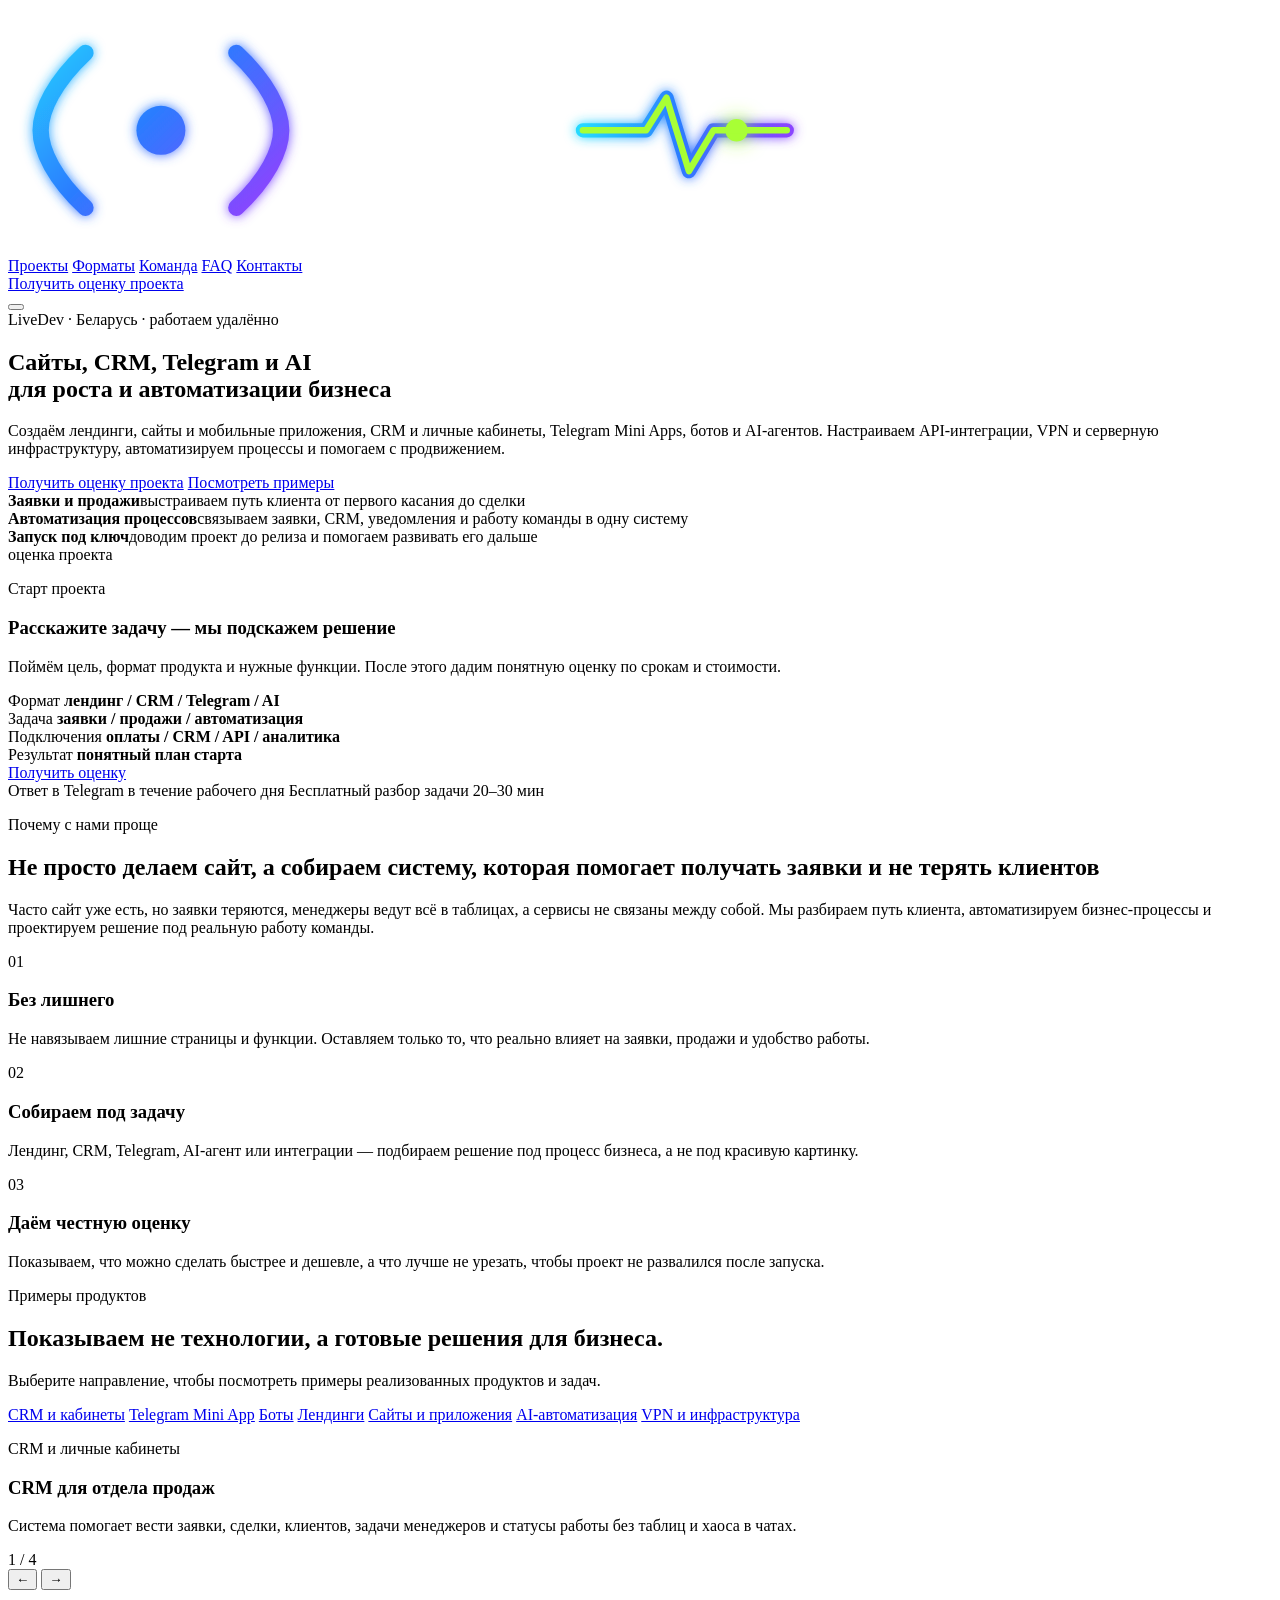
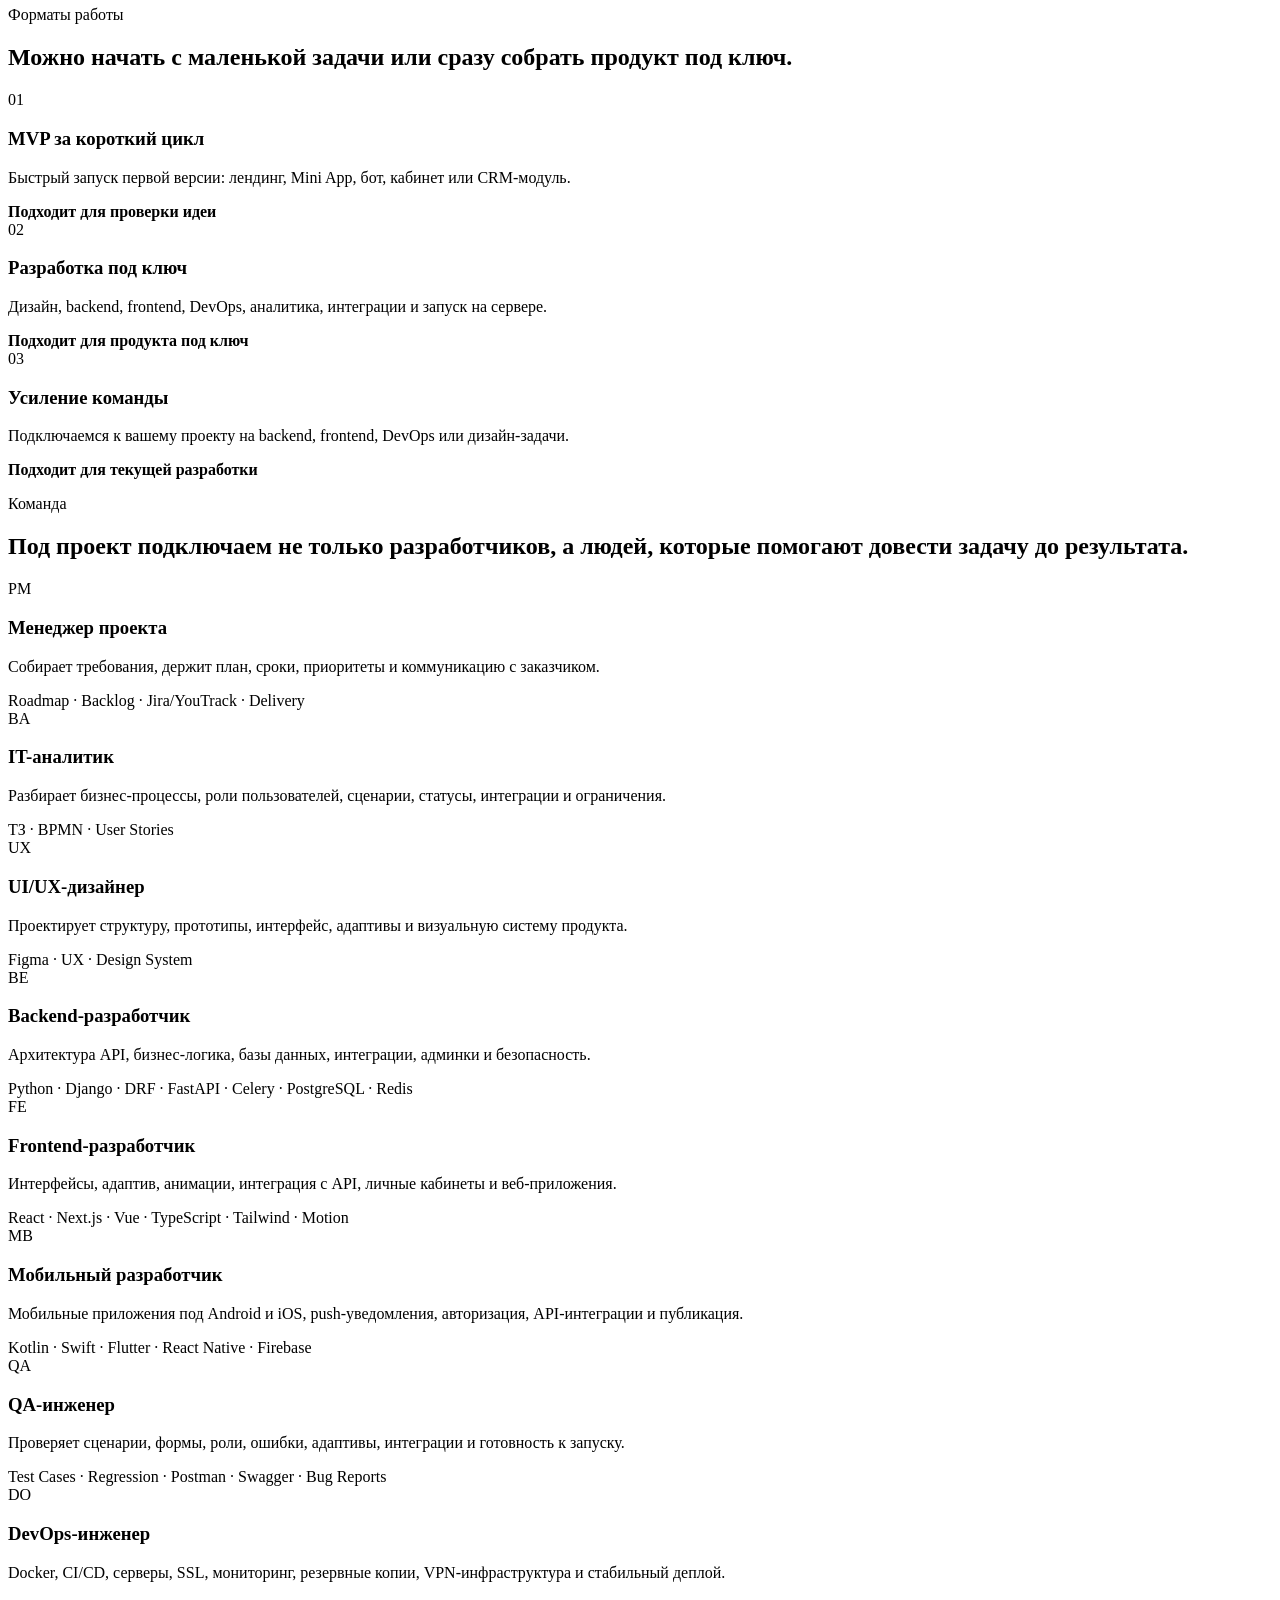
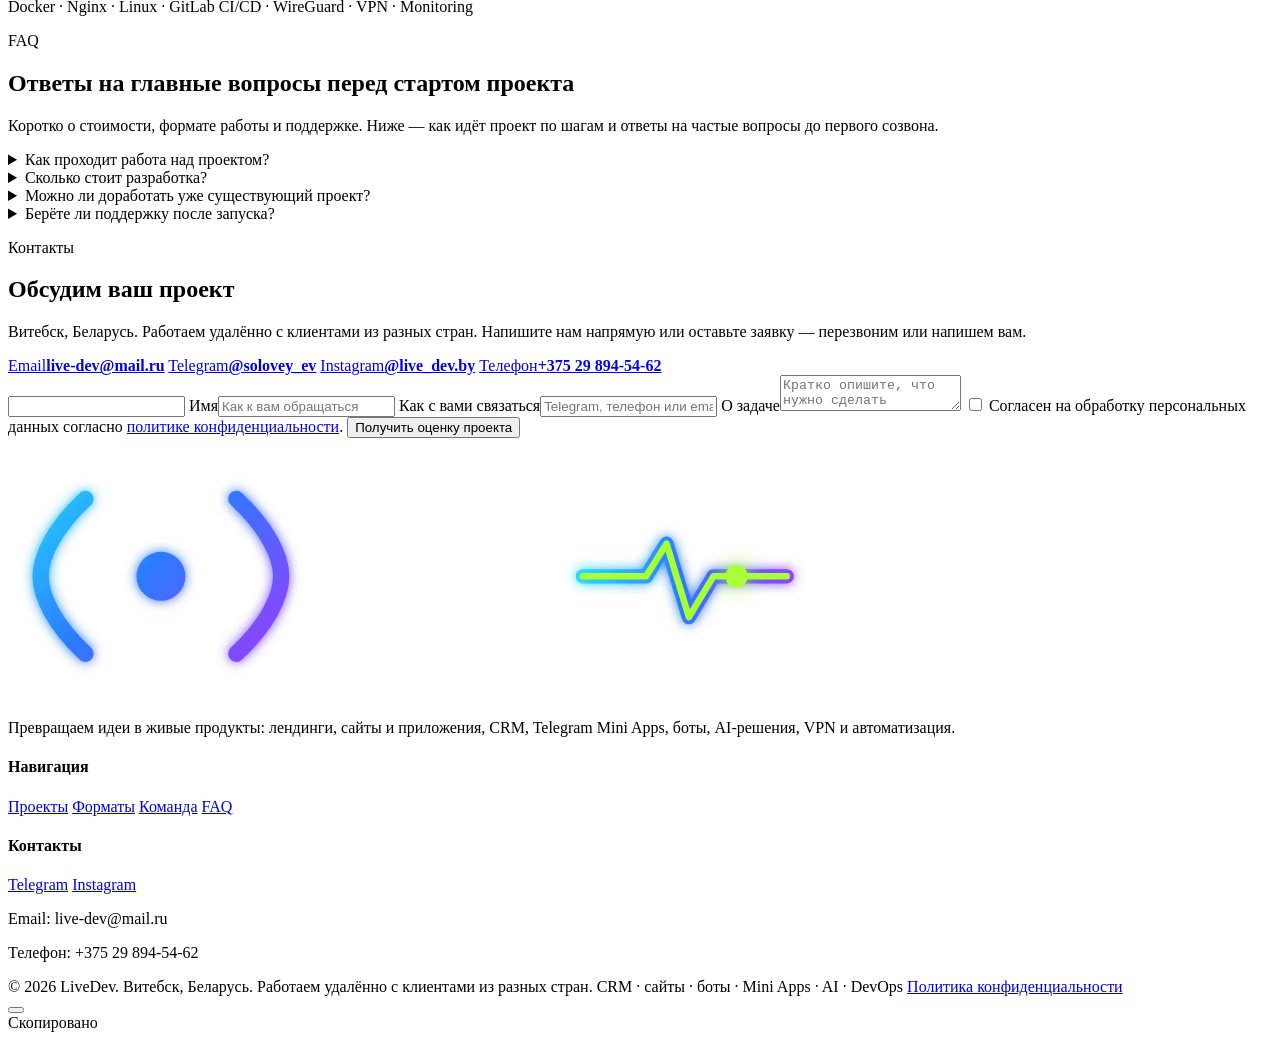
==== commit 1ede264d: "Init commit" ====
--- a/dev-agency-site-new/index.html
+++ b/dev-agency-site-new/index.html
@@ -36,7 +36,7 @@
       {"@type": "City", "name": "Витебск"},
       {"@type": "Country", "name": "Беларусь"}
     ],
-    "sameAs": ["https://t.me/solovey_ev"]
+    "sameAs": ["https://t.me/solovey_ev", "https://www.instagram.com/live_dev.by/?hl=ru"]
   }
   </script>
   <script type="application/ld+json">
@@ -362,8 +362,9 @@
           <h2>Обсудим ваш проект</h2>
           <p>Витебск, Беларусь. Работаем удалённо с клиентами из разных стран. Напишите нам напрямую или оставьте заявку — перезвоним или напишем вам.</p>
           <div class="contact-methods">
-            <a href="mailto:live-dev@mail.ru"><span>Email</span><strong>live-dev@mail.ru</strong></a>
+            <a href="mailto:live-dev@mail.ru" data-copy-value="live-dev@mail.ru"><span>Email</span><strong>live-dev@mail.ru</strong></a>
             <a href="https://t.me/solovey_ev" target="_blank" rel="noopener"><span>Telegram</span><strong>@solovey_ev</strong></a>
+            <a href="https://www.instagram.com/live_dev.by/?hl=ru" target="_blank" rel="noopener"><span>Instagram</span><strong>@live_dev.by</strong></a>
             <a href="tel:+375298945462"><span>Телефон</span><strong>+375 29 894-54-62</strong></a>
           </div>
         </div>
@@ -449,6 +450,7 @@
         <div class="footer-col footer-contacts-col">
           <h4>Контакты</h4>
           <a href="https://t.me/solovey_ev" target="_blank" rel="noopener">Telegram</a>
+          <a href="https://www.instagram.com/live_dev.by/?hl=ru" target="_blank" rel="noopener">Instagram</a>
           <p class="copy-contact" data-copy-value="live-dev@mail.ru">Email: live-dev@mail.ru</p>
           <p class="copy-contact" data-copy-value="+375298945462">Телефон: +375 29 894-54-62</p>
         </div>
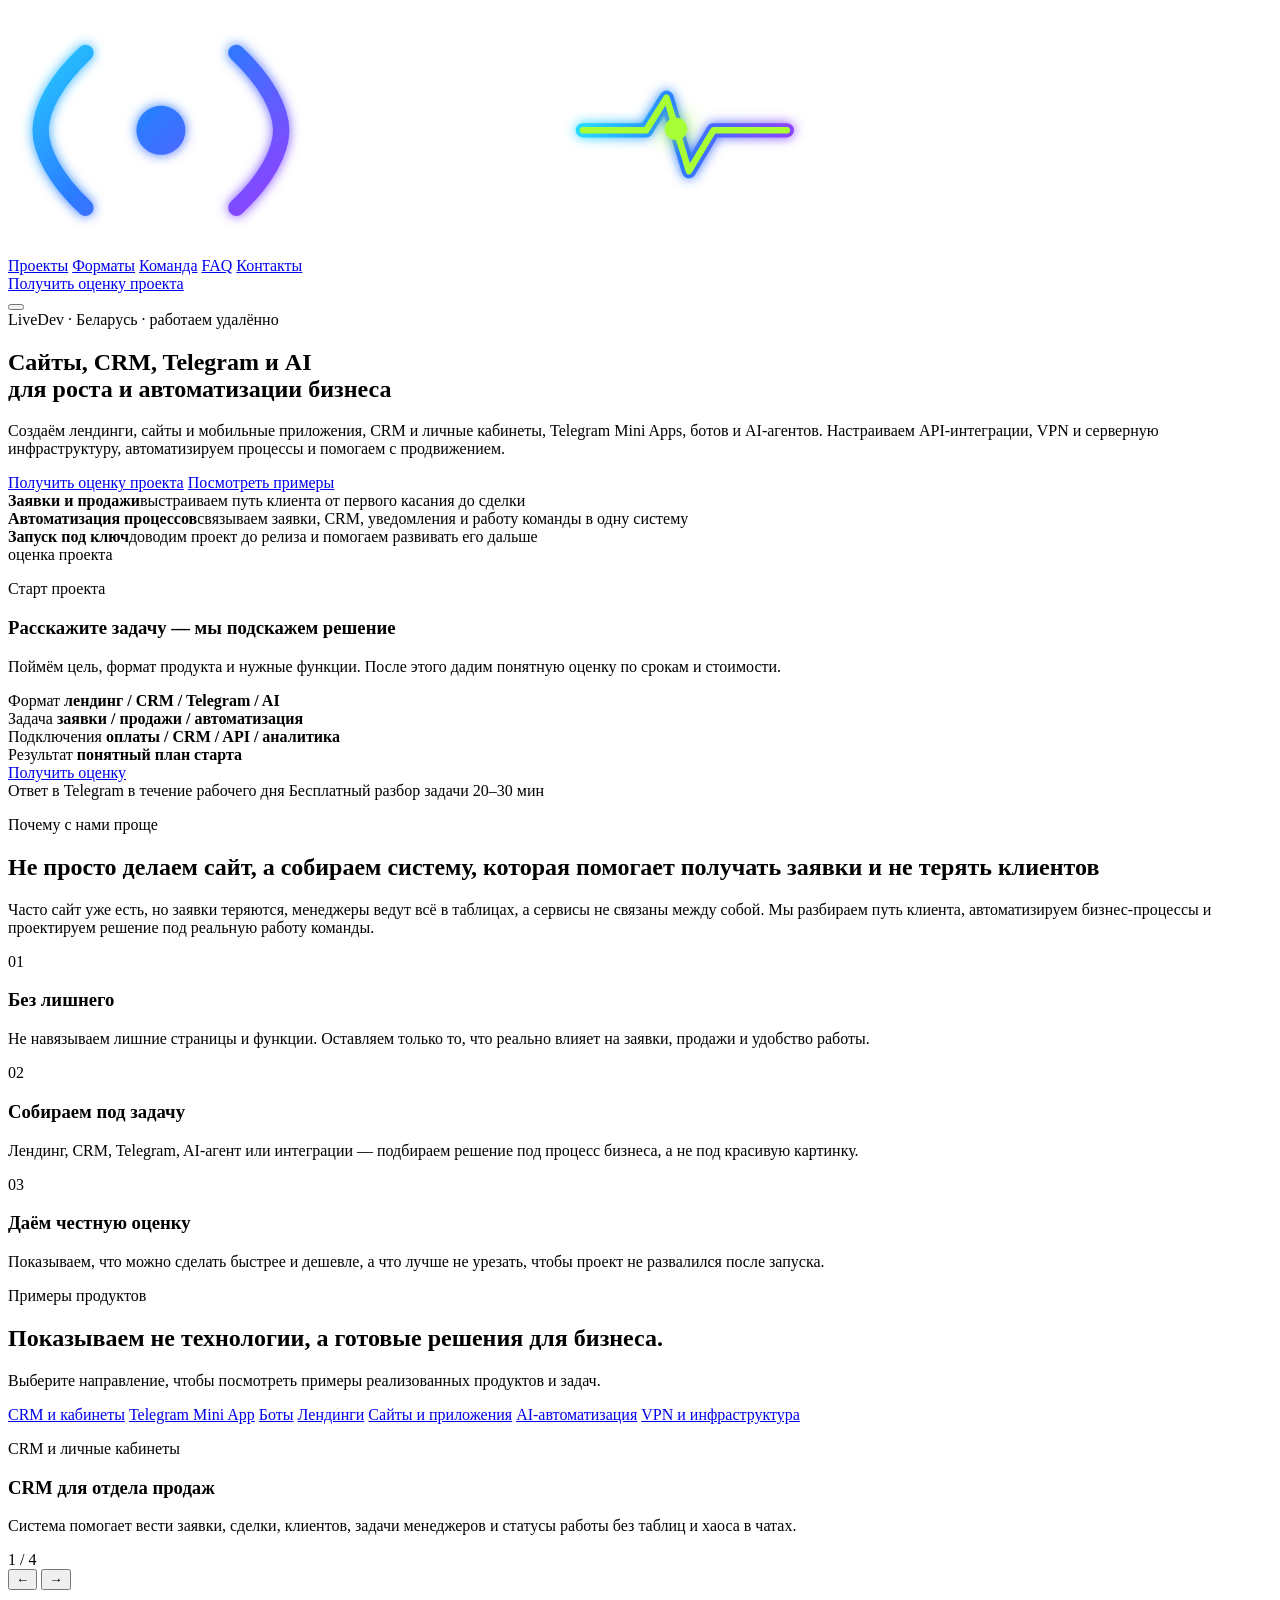
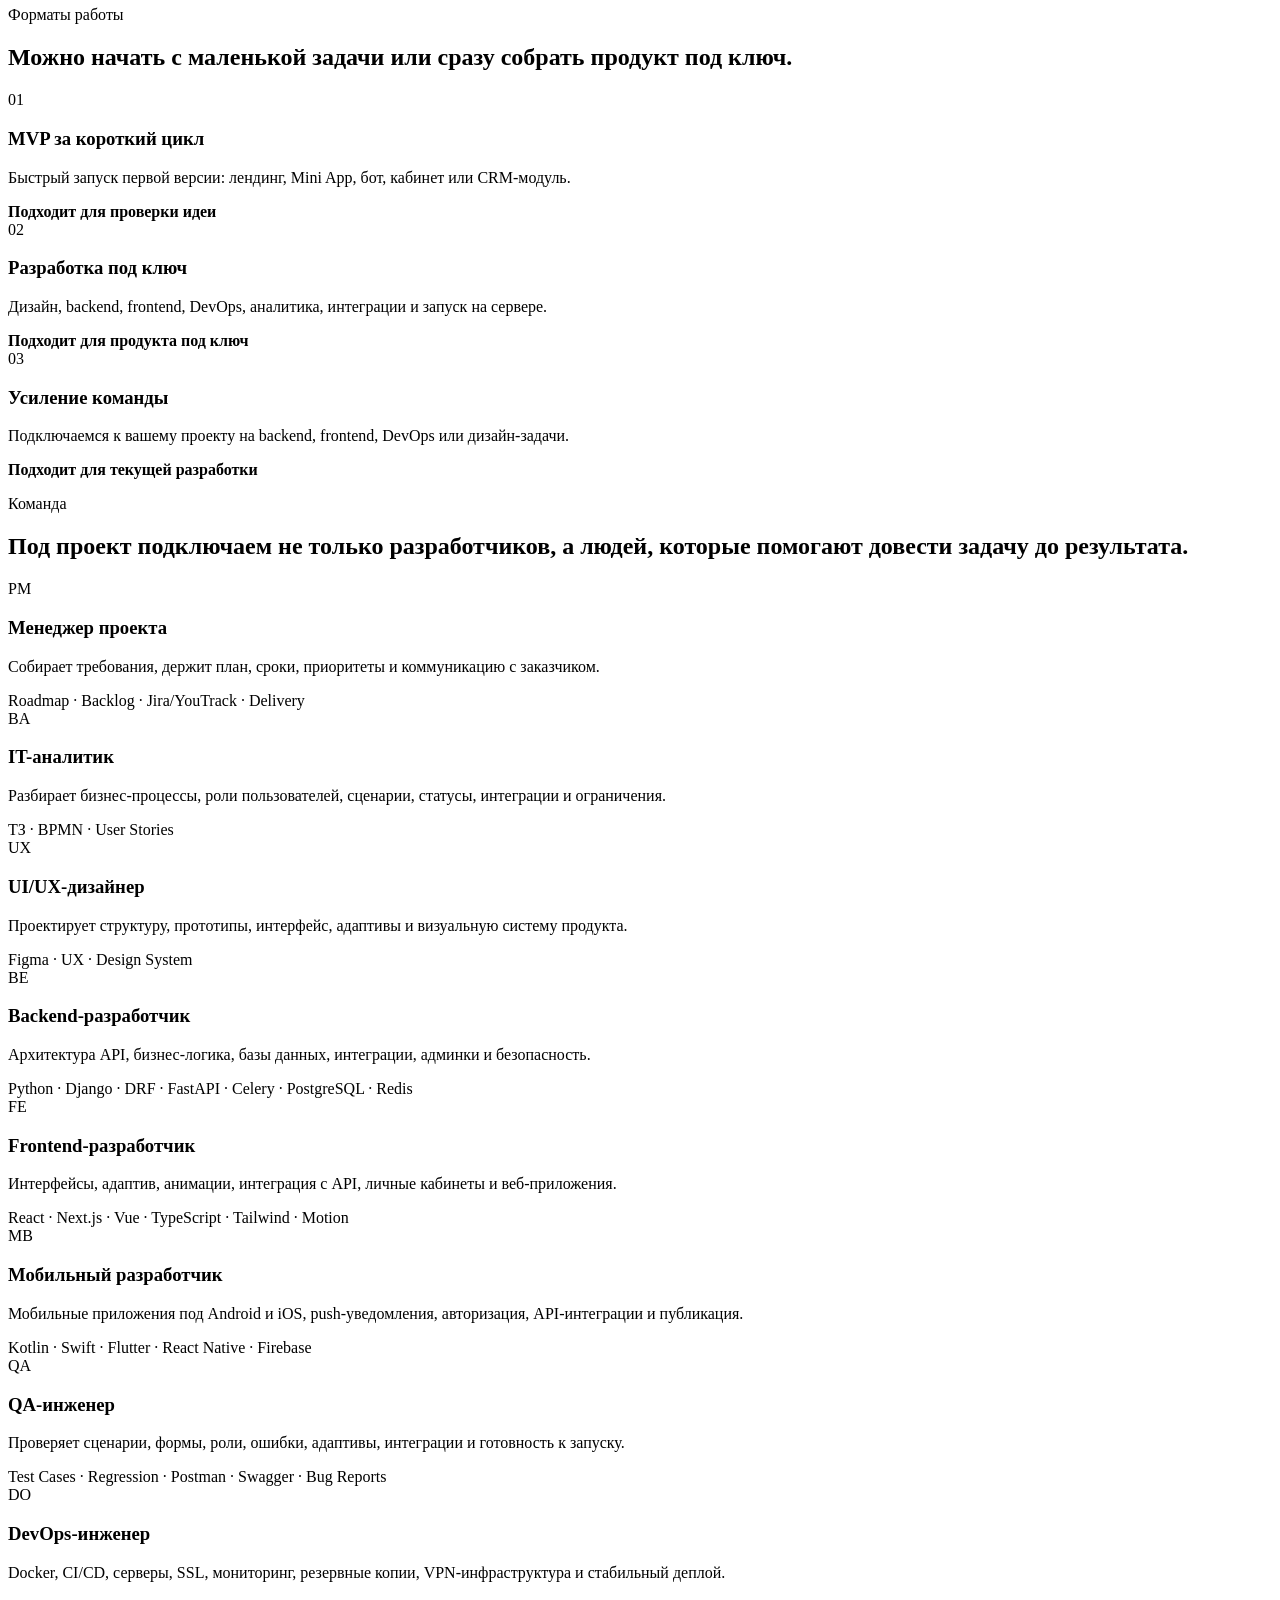
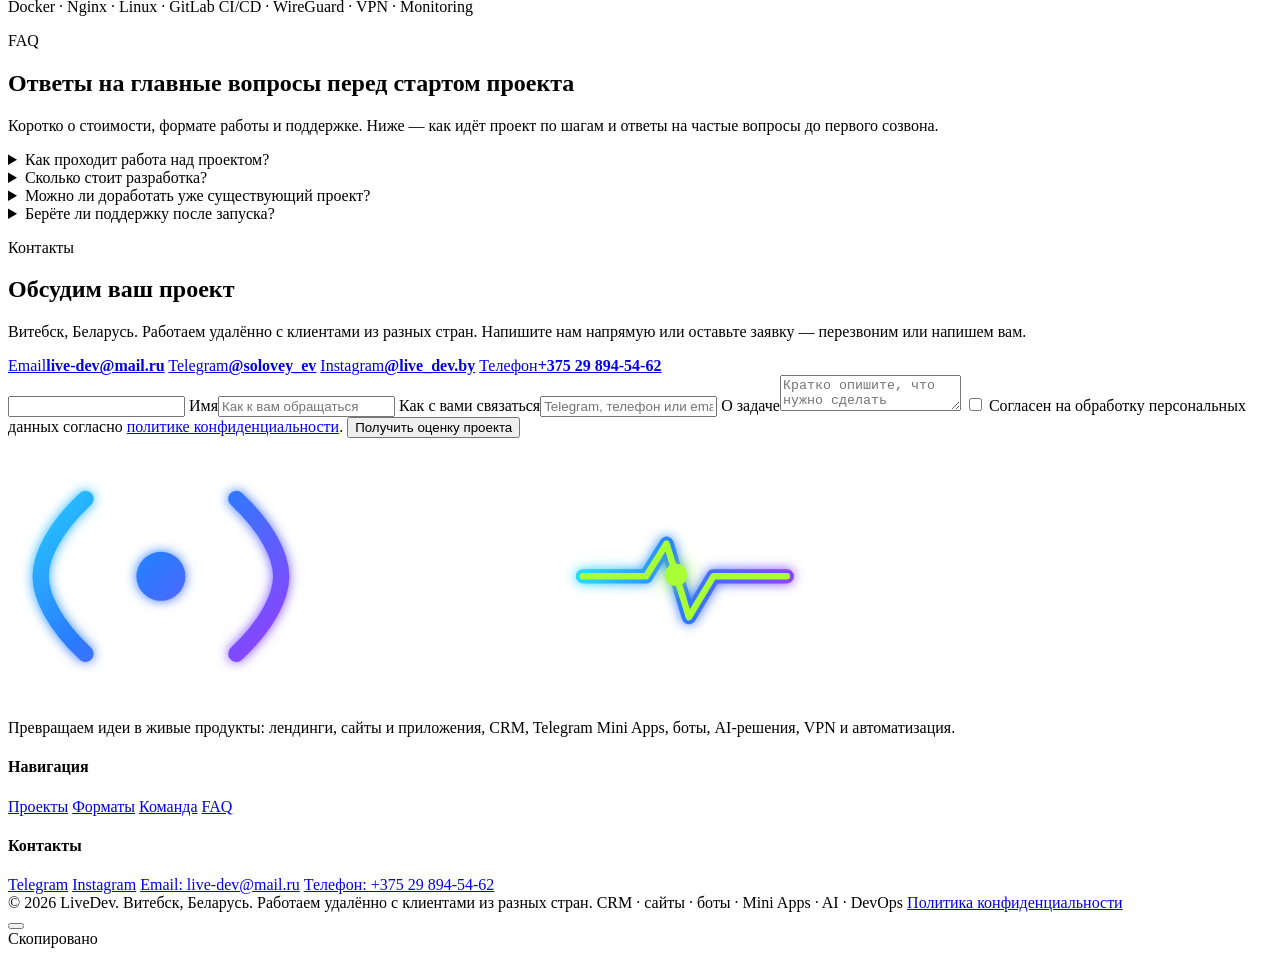
==== commit 339fc95c: "Init commit" ====
--- a/dev-agency-site-new/index.html
+++ b/dev-agency-site-new/index.html
@@ -55,7 +55,11 @@
   <meta name="twitter:title" content="LiveDev — разработка цифровых продуктов под ключ" />
   <meta name="twitter:description" content="Сайты, CRM, Telegram, боты и AI для роста и автоматизации бизнеса." />
   <meta name="twitter:image" content="https://live-dev.by/assets/showcase/crm-1.webp" />
-  <link rel="icon" href="data:image/svg+xml,%3Csvg xmlns='http://www.w3.org/2000/svg' viewBox='0 0 64 64'%3E%3Crect width='64' height='64' rx='16' fill='%23070b16'/%3E%3Ccircle cx='22' cy='32' r='7' fill='%2327d9ff'/%3E%3Cpath d='M8 18c-8 8-8 20 0 28M56 18c8 8 8 20 0 28M31 32h7l4-9 5 18 4-9h6' fill='none' stroke='%23a8ff35' stroke-width='4' stroke-linecap='round' stroke-linejoin='round'/%3E%3C/svg%3E" />
+  <link rel="icon" href="/favicon.ico" sizes="any" />
+  <link rel="icon" href="/favicon.svg" type="image/svg+xml" />
+  <link rel="icon" type="image/png" sizes="32x32" href="/favicon-32x32.png" />
+  <link rel="icon" type="image/png" sizes="16x16" href="/favicon-16x16.png" />
+  <link rel="apple-touch-icon" href="/apple-touch-icon.png" />
   <link rel="stylesheet" href="/assets/styles.css?v=20260723u" />
   <link rel="stylesheet" href="/assets/site-layout.css?v=20260723u" />
   <link rel="stylesheet" href="/assets/themes/theme-dark.css?v=20260723u" />
@@ -451,8 +455,8 @@
           <h4>Контакты</h4>
           <a href="https://t.me/solovey_ev" target="_blank" rel="noopener">Telegram</a>
           <a href="https://www.instagram.com/live_dev.by/?hl=ru" target="_blank" rel="noopener">Instagram</a>
-          <p class="copy-contact" data-copy-value="live-dev@mail.ru">Email: live-dev@mail.ru</p>
-          <p class="copy-contact" data-copy-value="+375298945462">Телефон: +375 29 894-54-62</p>
+          <a href="mailto:live-dev@mail.ru" class="copy-contact" data-copy-value="live-dev@mail.ru">Email: live-dev@mail.ru</a>
+          <a href="tel:+375298945462" class="copy-contact" data-copy-value="+375298945462">Телефон: +375 29 894-54-62</a>
         </div>
       </div>
     </div>
